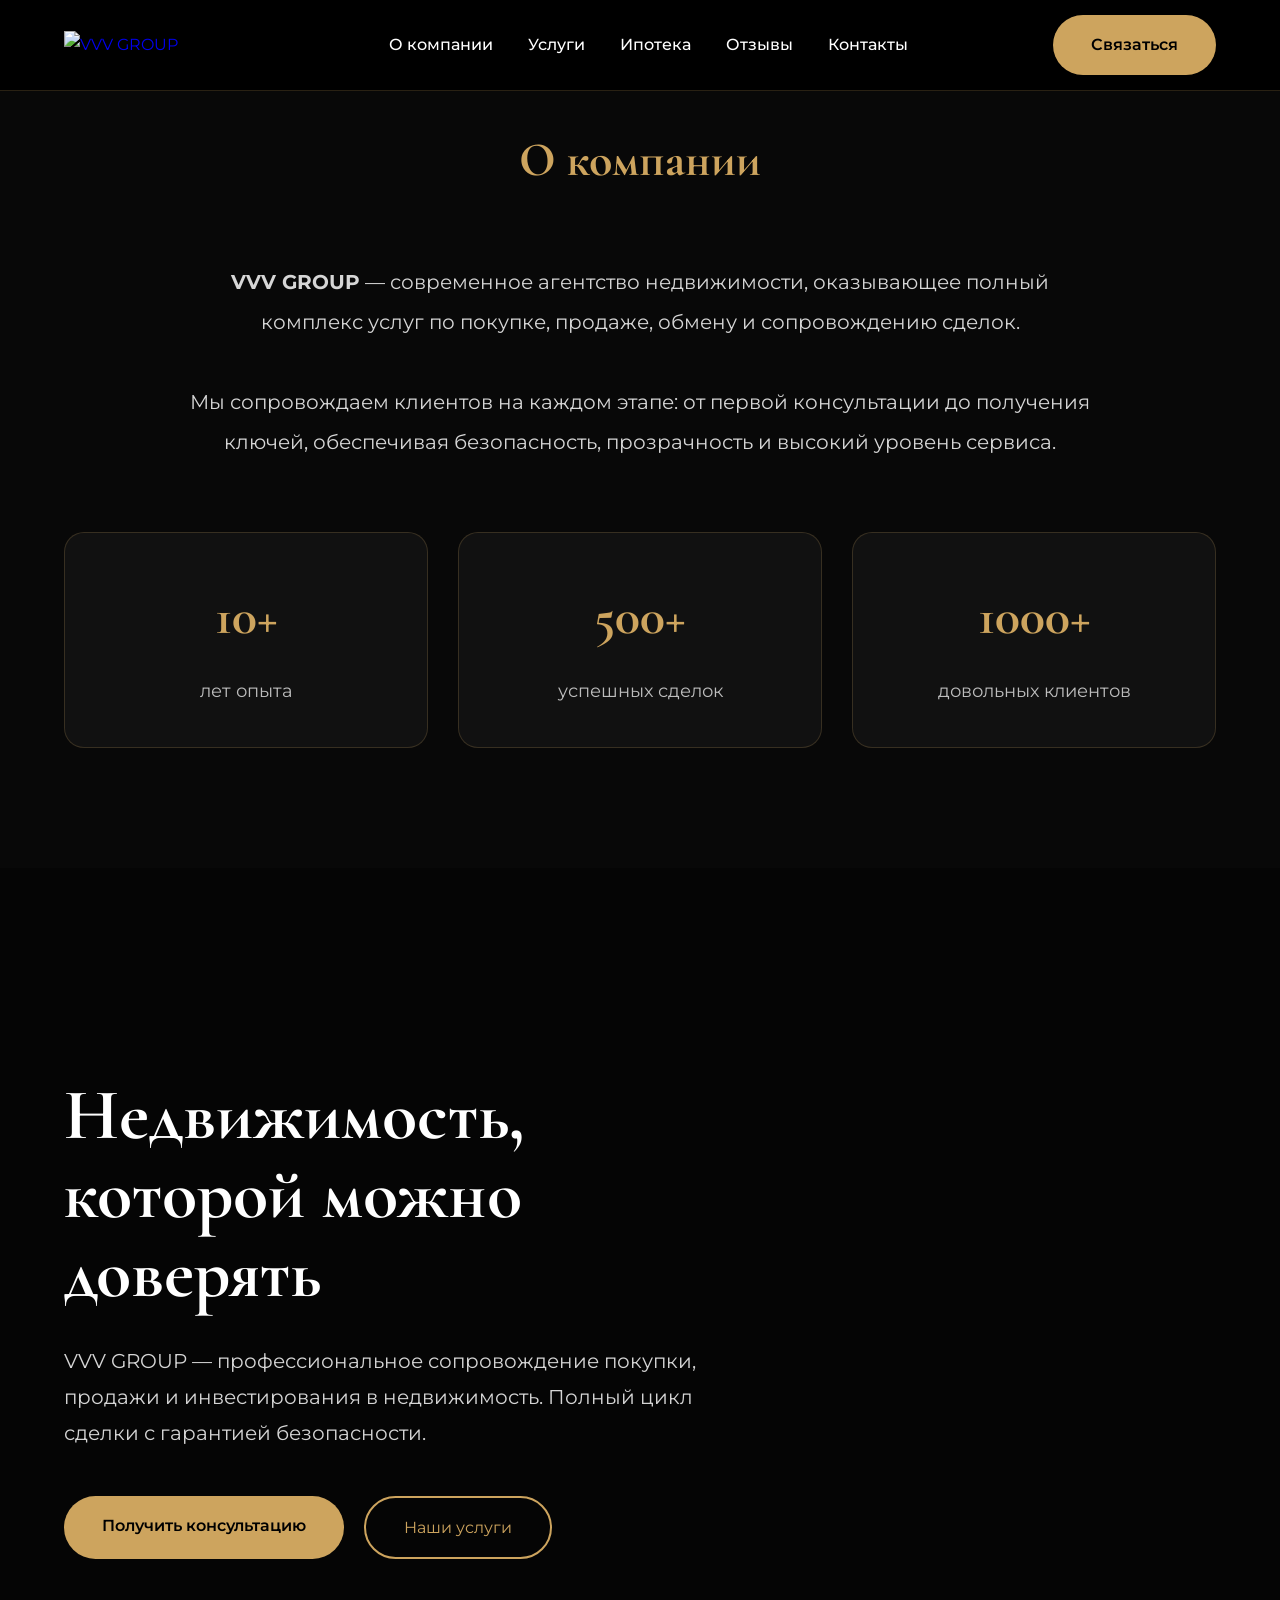
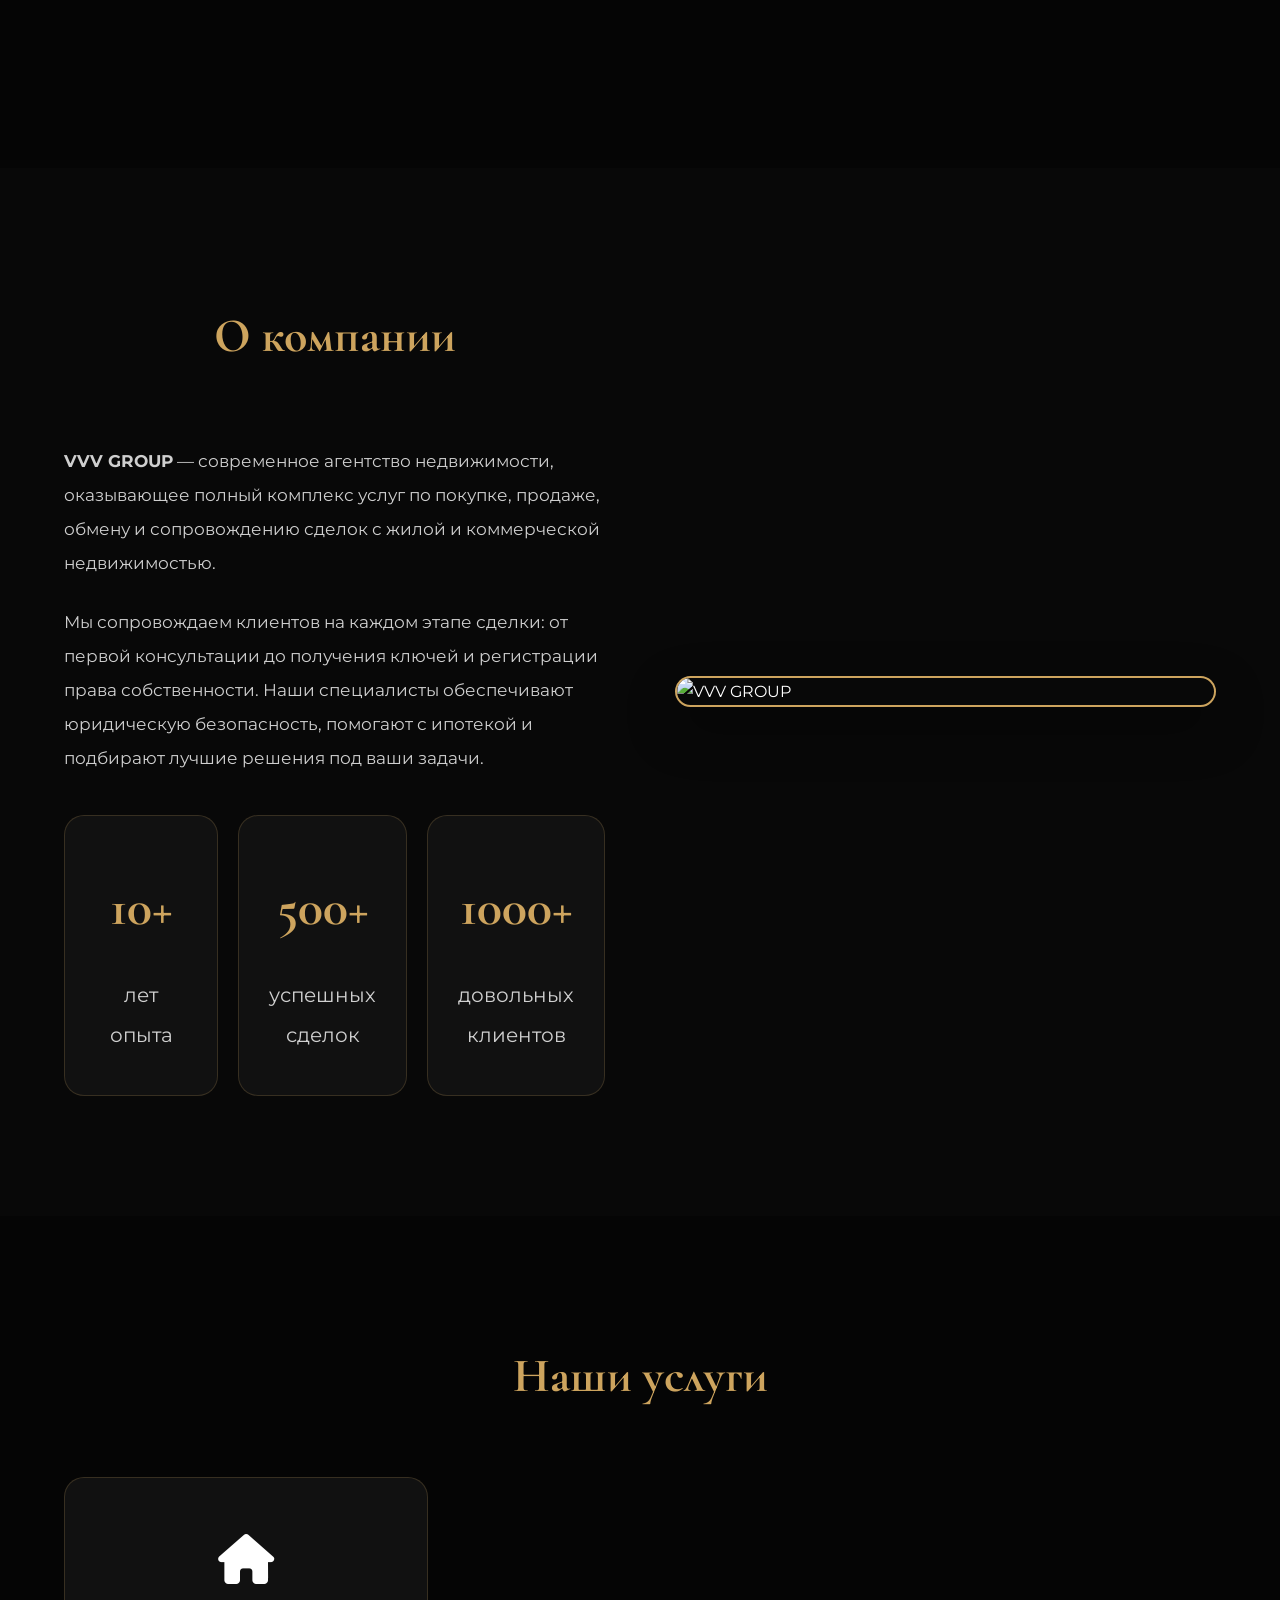
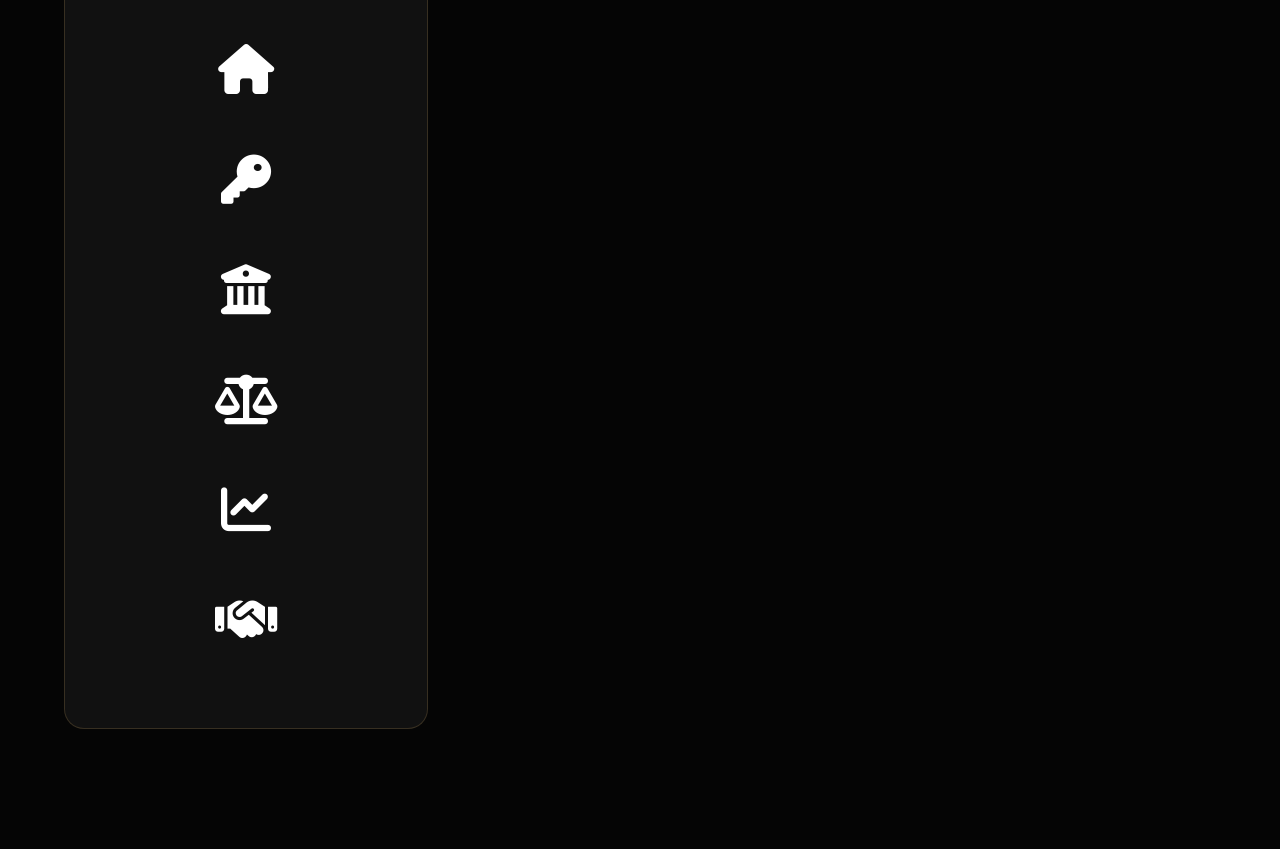
==== index.html @ ce80f28c "Update index.html" ====
<!DOCTYPE html>
<html lang="ru">

<head>

<link rel="stylesheet" href="https://cdnjs.cloudflare.com/ajax/libs/font-awesome/6.7.2/css/all.min.css">

<meta charset="UTF-8">

<meta name="viewport" content="width=device-width, initial-scale=1.0">

<title>VVV GROUP | Агентство недвижимости</title>

<meta name="description" content="VVV GROUP — профессиональное агентство недвижимости. Покупка, продажа, ипотека и юридическое сопровождение сделок.">

<link rel="preconnect" href="https://fonts.googleapis.com">

<link rel="preconnect" href="https://fonts.gstatic.com" crossorigin>

<link href="https://fonts.googleapis.com/css2?family=Cormorant+Garamond:wght@400;600;700&family=Montserrat:wght@300;400;500;600&display=swap" rel="stylesheet">

<link rel="stylesheet" href="css/style.css">

<link rel="stylesheet" href="css/adaptive.css">

</head>

<body>

<!-- ===========================
HEADER
=========================== -->

<header class="header">

    <div class="container">

<a href="#" class="logo">

    <img src="images/logo.png" alt="VVV GROUP">

</a>

        <nav class="nav" id="nav">

            <a href="#about">О компании</a>
            <a href="#services">Услуги</a>
            <a href="#mortgage">Ипотека</a>
            <a href="#reviews">Отзывы</a>
            <a href="#contacts">Контакты</a>

        </nav>

        <a href="#contacts" class="gold-btn header-btn">

            Связаться

        </a>

        <div class="burger" id="burger">

            <span></span>
            <span></span>
            <span></span>

        </div>

    </div>

</header>
    
    <!-- =====================================
HERO
    <!-- =====================================
ABOUT
===================================== -->

<section class="about" id="about">

    <div class="container">

        <h2>О компании</h2>

        <div class="about-content">

            <p class="about-text">

                <strong>VVV GROUP</strong> — современное агентство недвижимости,
                оказывающее полный комплекс услуг по покупке, продаже,
                обмену и сопровождению сделок.

                <br><br>

                Мы сопровождаем клиентов на каждом этапе:
                от первой консультации до получения ключей,
                обеспечивая безопасность, прозрачность и высокий уровень сервиса.

            </p>

        </div>

        <div class="stats">

            <div class="stat-card">

                <h3>10+</h3>

                <p>лет опыта</p>

            </div>

            <div class="stat-card">

                <h3>500+</h3>

                <p>успешных сделок</p>

            </div>

            <div class="stat-card">

                <h3>1000+</h3>

                <p>довольных клиентов</p>

            </div>

        </div>

    </div>

</section>

<section class="hero">

    <div class="container">

        <div class="hero-content">

            <h1>

                Недвижимость,<br>
                которой можно доверять

            </h1>

            <p>

                VVV GROUP — профессиональное сопровождение покупки,
                продажи и инвестирования в недвижимость.
                Полный цикл сделки с гарантией безопасности.

            </p>

            <div class="hero-buttons">

                <a href="#contacts" class="gold-btn">

                    Получить консультацию

                </a>

                <a href="#services" class="black-btn">

                    Наши услуги

                </a>

            </div>

        </div>

    </div>

</section>

    <!-- =====================================
ABOUT
===================================== -->

<section class="about" id="about">

    <div class="container about-wrapper">

        <div class="about-text">

            <h2>О компании</h2>

            <p>
                <strong>VVV GROUP</strong> — современное агентство недвижимости,
                оказывающее полный комплекс услуг по покупке, продаже,
                обмену и сопровождению сделок с жилой и коммерческой недвижимостью.
            </p>

            <p>
                Мы сопровождаем клиентов на каждом этапе сделки:
                от первой консультации до получения ключей и регистрации права собственности.
                Наши специалисты обеспечивают юридическую безопасность,
                помогают с ипотекой и подбирают лучшие решения под ваши задачи.
            </p>

            <div class="about-stats">

                <div class="stat-card">
                    <h3>10+</h3>
                    <span>лет опыта</span>
                </div>

                <div class="stat-card">
                    <h3>500+</h3>
                    <span>успешных сделок</span>
                </div>

                <div class="stat-card">
                    <h3>1000+</h3>
                    <span>довольных клиентов</span>
                </div>

            </div>

        </div>

        <div class="about-image">

            <img src="images/about.jpg" alt="VVV GROUP">

        </div>

    </div>

</section>

<script src="js/script.js"></script>

</body>

</html>

<!-- =====================================
SERVICES
===================================== -->

<section class="services" id="services">

    <div class="container">

        <h2>Наши услуги</h2>

        <div class="services-grid">

            <div class="service-card">

                <div class="service-icon">
    <i class="fa-solid fa-house"></i>
</div>

     <div class="service-icon">
    <i class="fa-solid fa-house"></i>
</div>

                <div class="service-icon">
    <i class="fa-solid fa-key"></i>
</div>

               <div class="service-icon">
    <i class="fa-solid fa-building-columns"></i>
</div>

                <div class="service-icon">
    <i class="fa-solid fa-scale-balanced"></i>
</div>
              
                <div class="service-icon">
    <i class="fa-solid fa-chart-line"></i>
</div>
                
               <div class="service-icon">
    <i class="fa-solid fa-handshake"></i>
</div>
             
            </p>

            </div>

        </div>

    </div>

</section>
---- css/style.css ----
/* =====================================
   VVV GROUP
   Основные стили
===================================== */

:root{

    --gold:#CDA45E;
    --black:#050505;
    --dark:#111111;
    --white:#ffffff;
    --gray:#bfbfbf;

}

*{

    margin:0;
    padding:0;
    box-sizing:border-box;

}

html{

    scroll-behavior:smooth;

}

body{

    font-family:'Montserrat',sans-serif;
    background:var(--black);
    color:var(--white);
    line-height:1.7;
    overflow-x:hidden;

}

.container{

    width:90%;
    max-width:1200px;
    margin:0 auto;

}

section{

    padding:100px 0;

}

h1,h2,h3{

    font-family:'Cormorant Garamond',serif;
    font-weight:700;

}

h2{

    font-size:48px;
    text-align:center;
    color:var(--gold);
    margin-bottom:60px;

}

p{

    color:var(--gray);

}

a{

    text-decoration:none;

}

img{

    max-width:100%;
    display:block;

}

/* ===========================
   Кнопки
=========================== */

.gold-btn{

    display:inline-block;
    padding:16px 38px;
    background:var(--gold);
    color:#000;
    font-weight:600;
    border-radius:40px;
    transition:.3s;

}

.gold-btn:hover{

    transform:translateY(-3px);

}

.black-btn{

    display:inline-block;
    padding:16px 38px;
    border:2px solid var(--gold);
    color:var(--gold);
    border-radius:40px;
    transition:.3s;

}

.black-btn:hover{

    background:var(--gold);
    color:#000;

}

/*=====================================
HEADER
=====================================*/

.header{

    position:fixed;

    top:0;

    left:0;

    width:100%;

    background:rgba(0,0,0,.95);

    backdrop-filter:blur(15px);

    border-bottom:1px solid rgba(205,164,94,.2);

    z-index:999;

}

.header .container{

    display:flex;

    justify-content:space-between;

    align-items:center;

    height:90px;

}

/*==========================
LOGO
==========================*/

.logo{

    display:flex;

    align-items:center;

}

.logo img{

    width:180px;

    height:auto;

    transition:.3s;

}

.logo img:hover{

    transform:scale(1.05);

}

.nav{

    display:flex;

    gap:35px;

}

.nav a{

    color:#fff;

    transition:.3s;

    font-weight:500;

}

.nav a:hover{

    color:var(--gold);

}

.burger{

    display:none;

    flex-direction:column;

    gap:6px;

    cursor:pointer;

}

.burger span{

    width:28px;

    height:3px;

    background:#fff;

    border-radius:5px;

}

/*=====================================
HERO
=====================================*/

.hero{

    min-height:100vh;

    display:flex;

    align-items:center;

    background:
    linear-gradient(rgba(5,5,5,.75),rgba(5,5,5,.75)),
    url("../images/hero.jpg") center/cover no-repeat;

}

.hero-content{

    max-width:700px;

}

.hero h1{

    font-size:72px;

    line-height:1.1;

    color:#fff;

    margin-bottom:30px;

}

.hero p{

    font-size:20px;

    line-height:1.8;

    margin-bottom:45px;

    color:#d5d5d5;

}

.hero-buttons{

    display:flex;

    gap:20px;

    flex-wrap:wrap;

}

/*=====================================
ABOUT
=====================================*/

.about{

    background:#0b0b0b;

}

.about-wrapper{

    display:flex;

    align-items:center;

    justify-content:space-between;

    gap:70px;

}

.about-text{

    flex:1;

}

.about-text p{

    margin-bottom:25px;

    font-size:17px;

    color:#cfcfcf;

}

.about-image{

    flex:1;

}

.about-image img{

    width:100%;

    border-radius:20px;

    border:2px solid var(--gold);

    box-shadow:0 20px 50px rgba(0,0,0,.4);

}

.about-stats{

    display:flex;

    gap:20px;

    margin-top:40px;

}

.stat-card{

    flex:1;

    background:#161616;

    padding:25px;

    border-radius:15px;

    text-align:center;

    border:1px solid rgba(205,164,94,.2);

}

.stat-card h3{

    font-size:38px;

    color:var(--gold);

    margin-bottom:10px;

}

.stat-card span{

    color:#d0d0d0;

}

/*=====================================
ABOUT
=====================================*/

.about{

    padding:120px 0;

    background:#080808;

}

.about-content{

    max-width:900px;

    margin:0 auto;

    text-align:center;

}

.about-text{

    font-size:20px;

    line-height:2;

    color:#d6d6d6;

}

.stats{

    margin-top:70px;

    display:grid;

    grid-template-columns:repeat(3,1fr);

    gap:30px;

}

.stat-card{

    background:#111;

    border:1px solid rgba(205,164,94,.2);

    border-radius:20px;

    padding:40px 30px;

    transition:.35s;

}

.stat-card:hover{

    transform:translateY(-8px);

    border-color:var(--gold);

    box-shadow:0 15px 40px rgba(205,164,94,.15);

}

.stat-card h3{

    font-size:52px;

    color:var(--gold);

    margin-bottom:15px;

}

.stat-card p{

    color:#bdbdbd;

    font-size:18px;

}

/*=====================================
SERVICES
=====================================*/

.services{

    background:#050505;

    padding:120px 0;

}

.services-grid{

    display:grid;

    grid-template-columns:repeat(3,1fr);

    gap:30px;

    margin-top:60px;

}

.service-card{

    background:#111;

    border:1px solid rgba(205,164,94,.2);

    border-radius:20px;

    padding:40px 30px;

    transition:.35s;

    text-align:center;

}

.service-card:hover{

    transform:translateY(-10px);

    border-color:var(--gold);

    box-shadow:0 20px 45px rgba(205,164,94,.15);

}

.service-icon{

    font-size:50px;

    margin-bottom:25px;

}

.service-card h3{

    color:var(--gold);

    margin-bottom:20px;

    font-size:24px;

}

.service-card p{

    color:#c9c9c9;

    line-height:1.8;

}
---- css/adaptive.css ----
/* =====================================
   Адаптивность
===================================== */

/* Планшеты */

@media (max-width: 992px) {

    section {
        padding: 80px 0;
    }

    h2 {
        font-size: 40px;
    }

    .container {
        width: 92%;
    }

}

/* Смартфоны */

@media (max-width: 768px) {

    section {
        padding: 70px 0;
    }

    h2 {
        font-size: 34px;
        margin-bottom: 40px;
    }

    .gold-btn,
    .black-btn {

        width: 100%;
        text-align: center;
        margin-bottom: 15px;

    }

}

/* Маленькие смартфоны */

@media (max-width: 480px) {

    body {

        font-size: 15px;

    }

    h2 {

        font-size: 28px;

    }

    .container {

        width: 94%;

    }

}

/*=====================================
HERO
=====================================*/

@media(max-width:768px){

.hero{

    text-align:center;

    min-height:90vh;

}

.hero h1{

    font-size:46px;

}

.hero p{

    font-size:18px;

}

.hero-buttons{

    flex-direction:column;

}

}

/*=====================================
ABOUT
=====================================*/

@media(max-width:992px){

.about-wrapper{

    flex-direction:column;

}

.about-stats{

    flex-direction:column;

}

/*=====================================
ABOUT
=====================================*/

@media(max-width:768px){

    .stats{

        grid-template-columns:1fr;

    }

    .about-text{

        font-size:18px;

    }

}

/*=====================================
SERVICES
=====================================*/

@media(max-width:992px){

    .services-grid{

        grid-template-columns:repeat(2,1fr);

    }

}

@media(max-width:768px){

    .services-grid{

        grid-template-columns:1fr;

    }

}
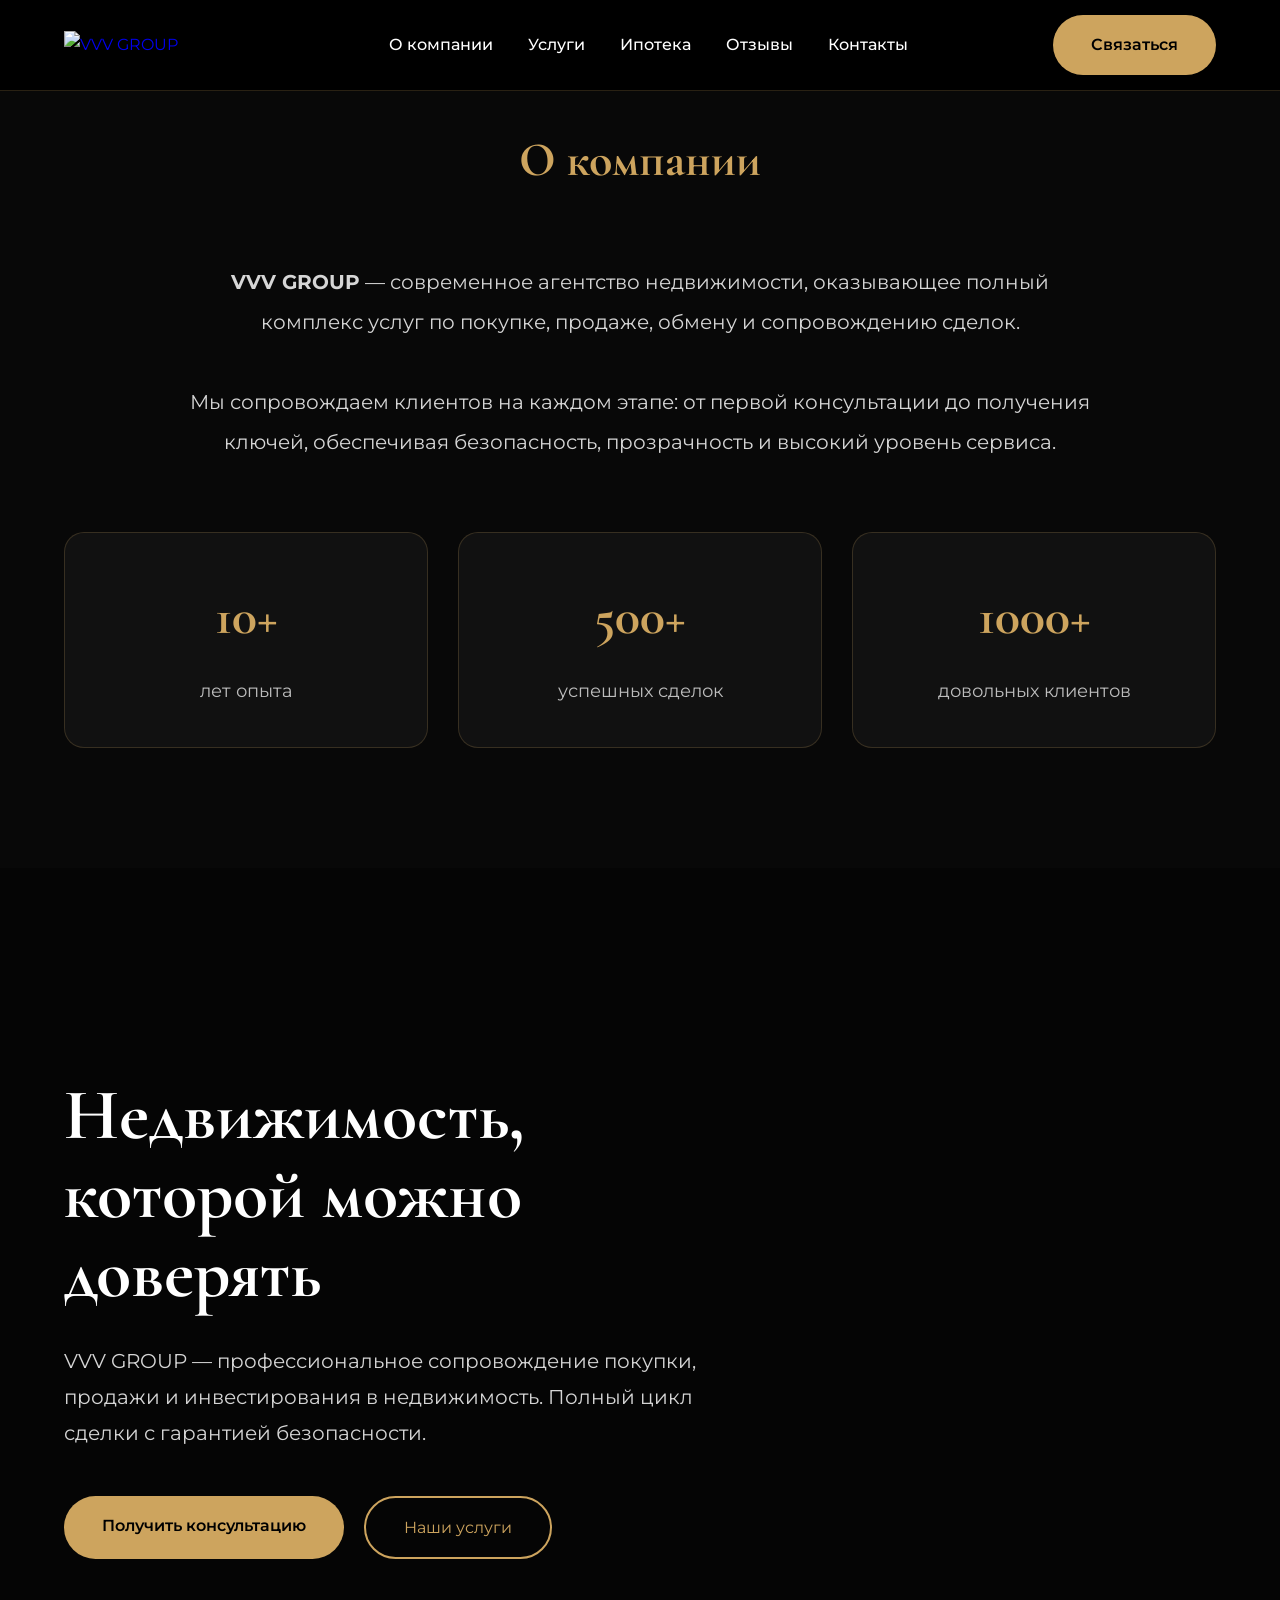
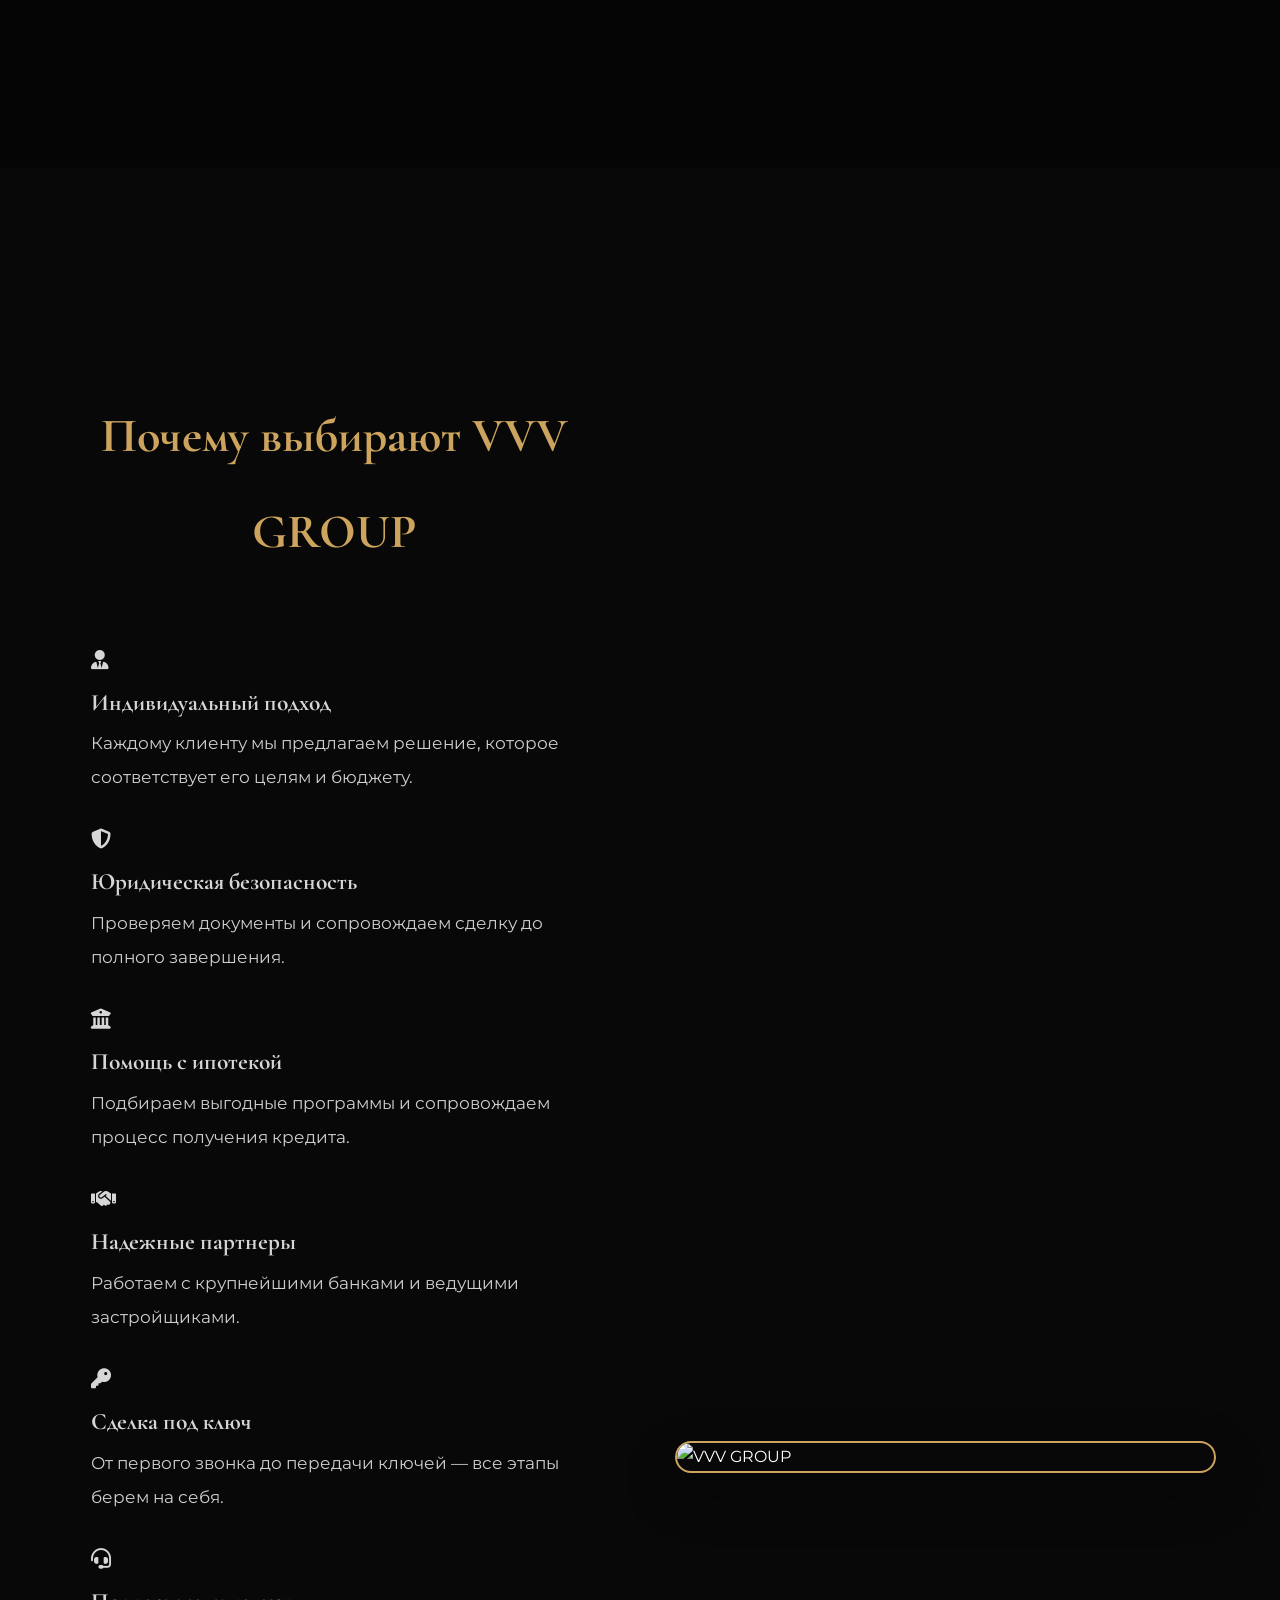
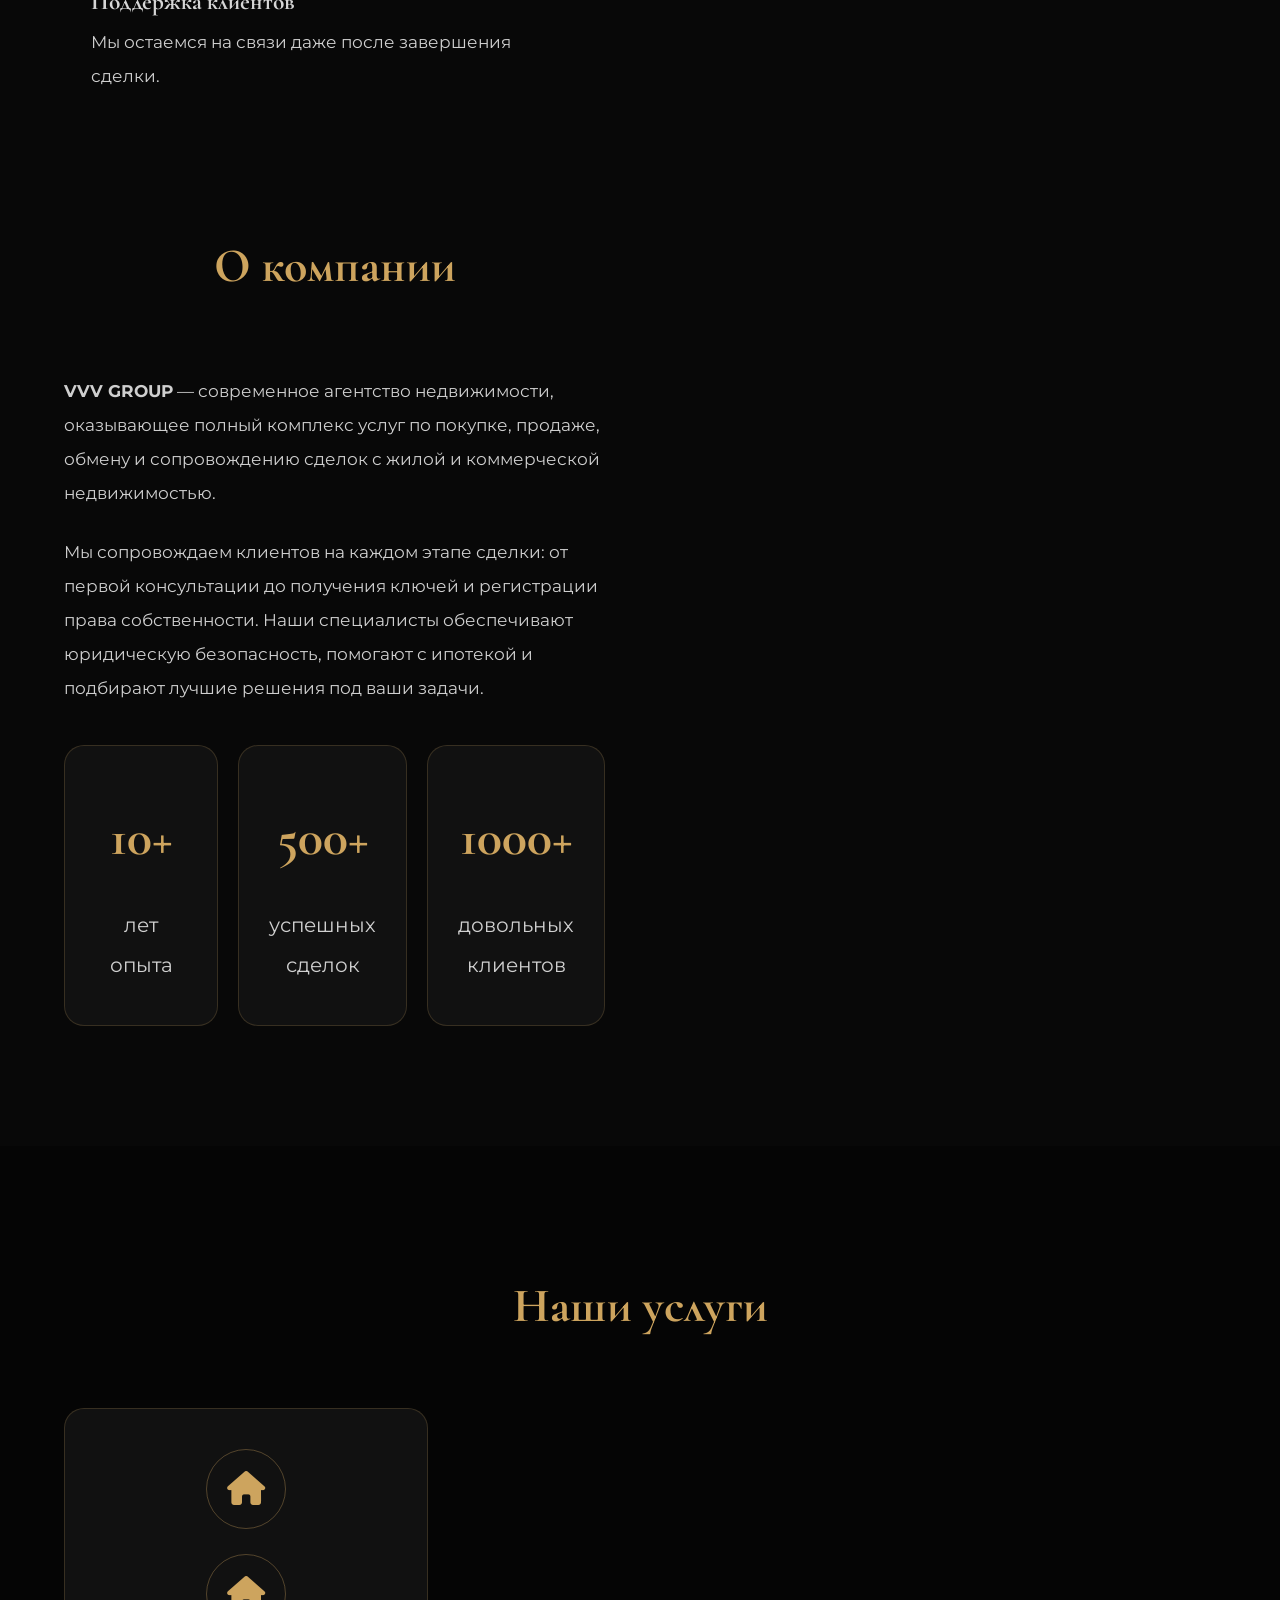
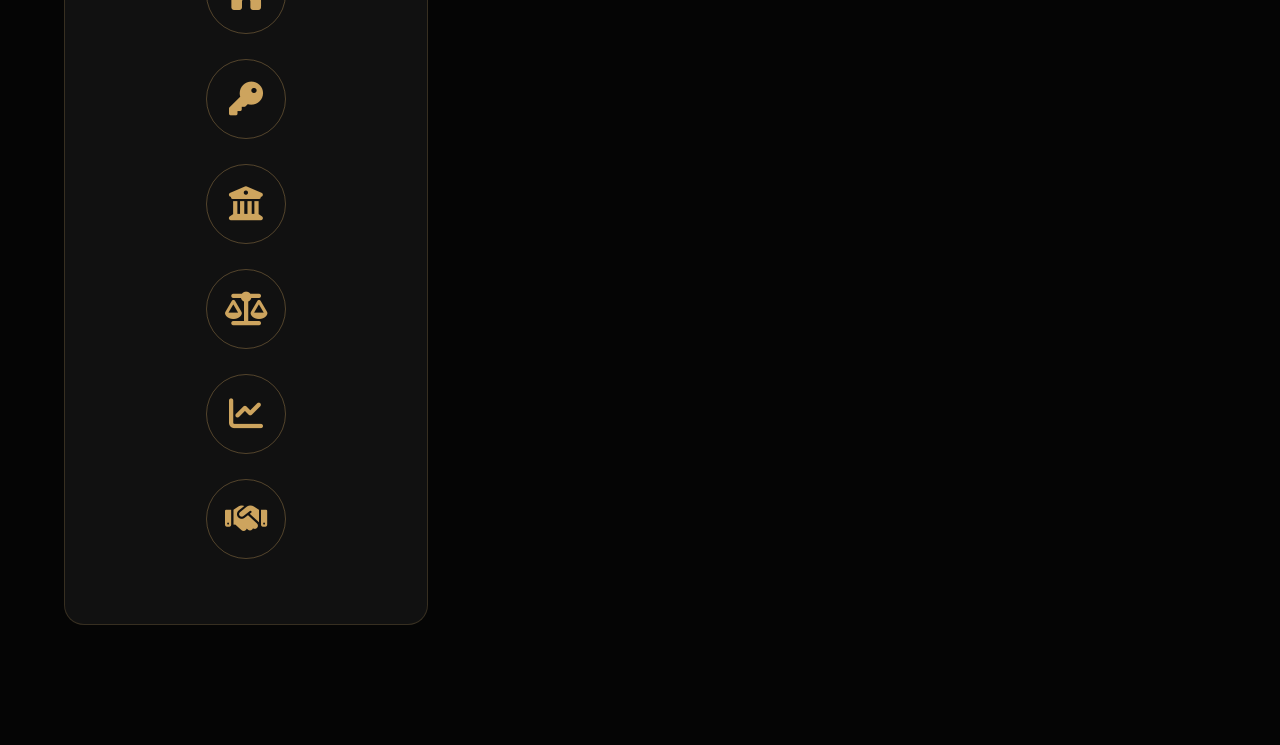
==== commit 4eb802b2: "Update index.html" ====
--- a/index.html
+++ b/index.html
@@ -184,6 +184,60 @@
 
         <div class="about-text">
 
+            <!-- =====================================
+ADVANTAGES
+===================================== -->
+
+<section class="advantages">
+
+    <div class="container">
+
+        <h2>Почему выбирают VVV GROUP</h2>
+
+        <div class="advantages-grid">
+
+            <div class="advantage-card">
+                <i class="fa-solid fa-user-tie"></i>
+                <h3>Индивидуальный подход</h3>
+                <p>Каждому клиенту мы предлагаем решение, которое соответствует его целям и бюджету.</p>
+            </div>
+
+            <div class="advantage-card">
+                <i class="fa-solid fa-shield-halved"></i>
+                <h3>Юридическая безопасность</h3>
+                <p>Проверяем документы и сопровождаем сделку до полного завершения.</p>
+            </div>
+
+            <div class="advantage-card">
+                <i class="fa-solid fa-building-columns"></i>
+                <h3>Помощь с ипотекой</h3>
+                <p>Подбираем выгодные программы и сопровождаем процесс получения кредита.</p>
+            </div>
+
+            <div class="advantage-card">
+                <i class="fa-solid fa-handshake"></i>
+                <h3>Надежные партнеры</h3>
+                <p>Работаем с крупнейшими банками и ведущими застройщиками.</p>
+            </div>
+
+            <div class="advantage-card">
+                <i class="fa-solid fa-key"></i>
+                <h3>Сделка под ключ</h3>
+                <p>От первого звонка до передачи ключей — все этапы берем на себя.</p>
+            </div>
+
+            <div class="advantage-card">
+                <i class="fa-solid fa-headset"></i>
+                <h3>Поддержка клиентов</h3>
+                <p>Мы остаемся на связи даже после завершения сделки.</p>
+            </div>
+
+        </div>
+
+    </div>
+
+</section>
+
             <h2>О компании</h2>
 
             <p>
--- a/css/style.css
+++ b/css/style.css
@@ -532,9 +532,37 @@
 
 .service-icon{
 
-    font-size:50px;
-
-    margin-bottom:25px;
+    width:80px;
+
+    height:80px;
+
+    margin:0 auto 25px;
+
+    display:flex;
+
+    justify-content:center;
+
+    align-items:center;
+
+    border:1px solid rgba(205,164,94,.35);
+
+    border-radius:50%;
+
+    color:var(--gold);
+
+    font-size:34px;
+
+    transition:.35s;
+
+}
+
+.service-card:hover .service-icon{
+
+    background:var(--gold);
+
+    color:#000;
+
+    transform:rotate(360deg);
 
 }
 
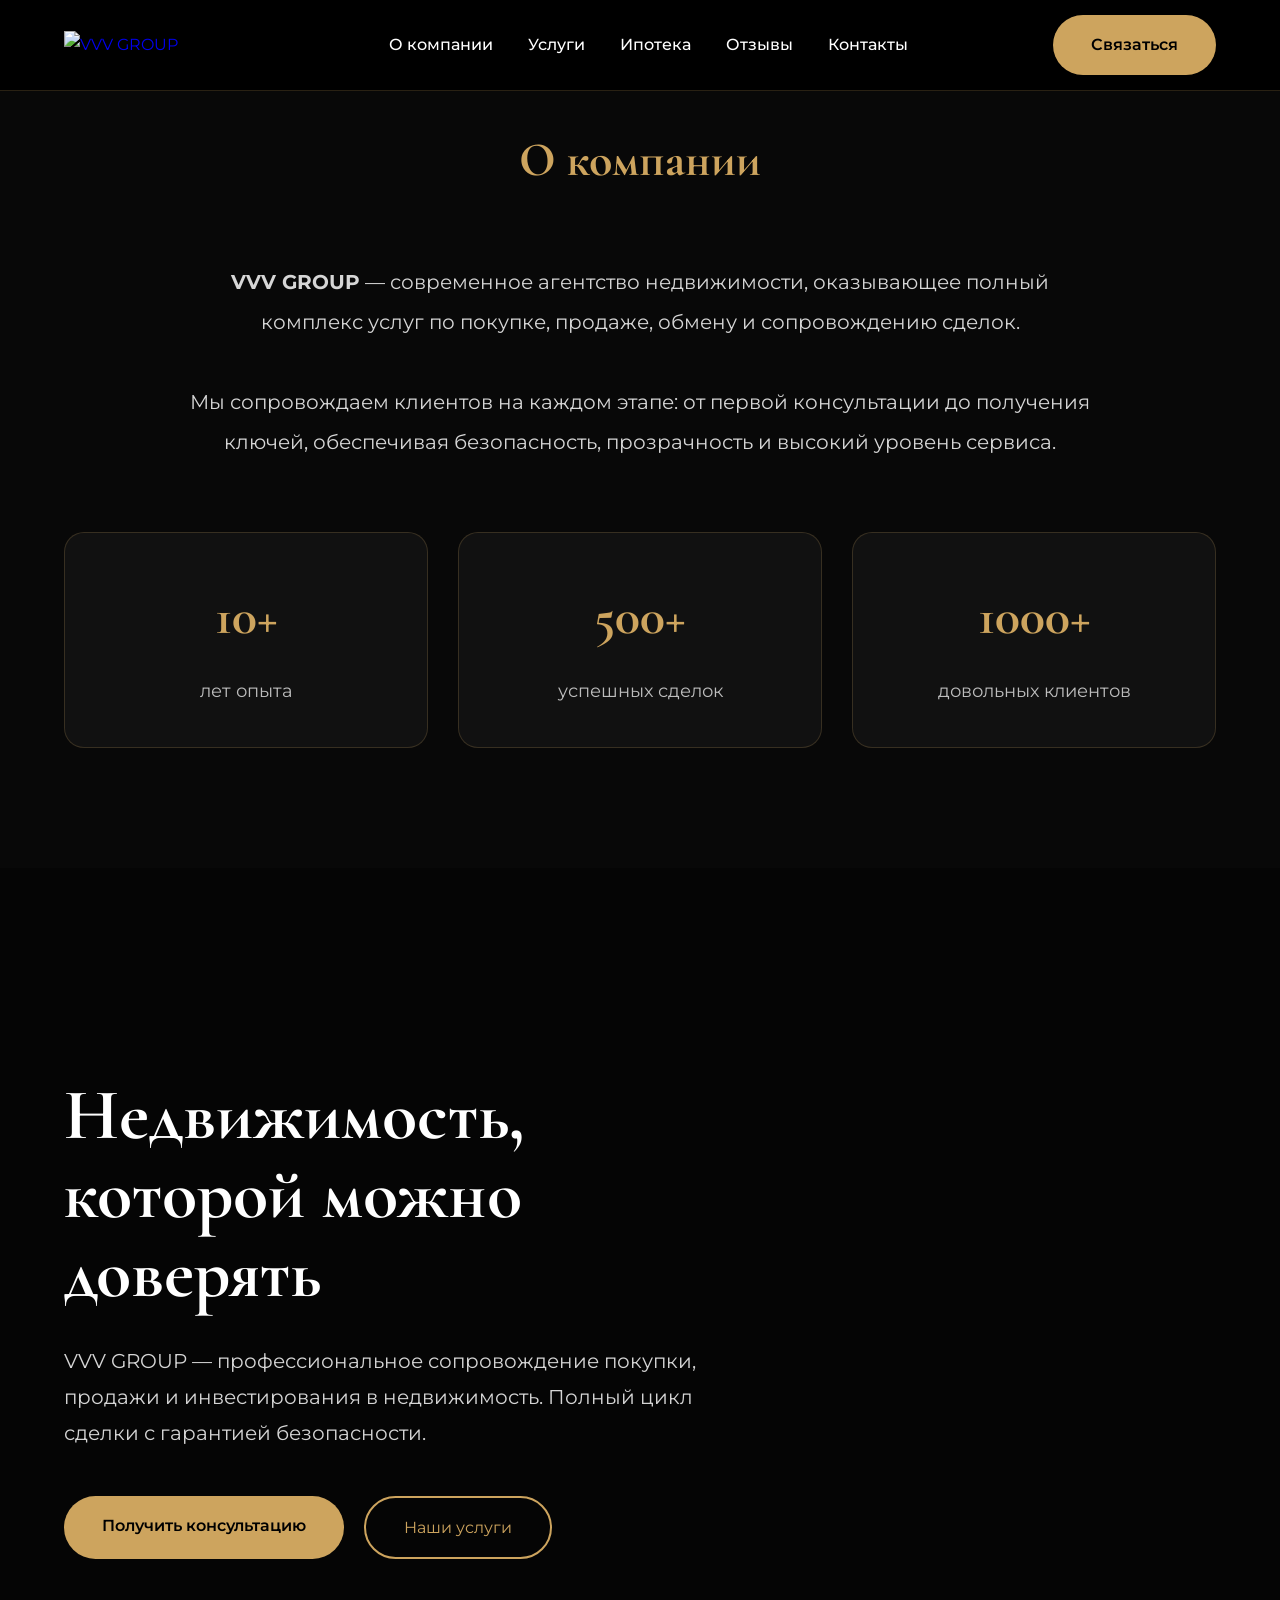
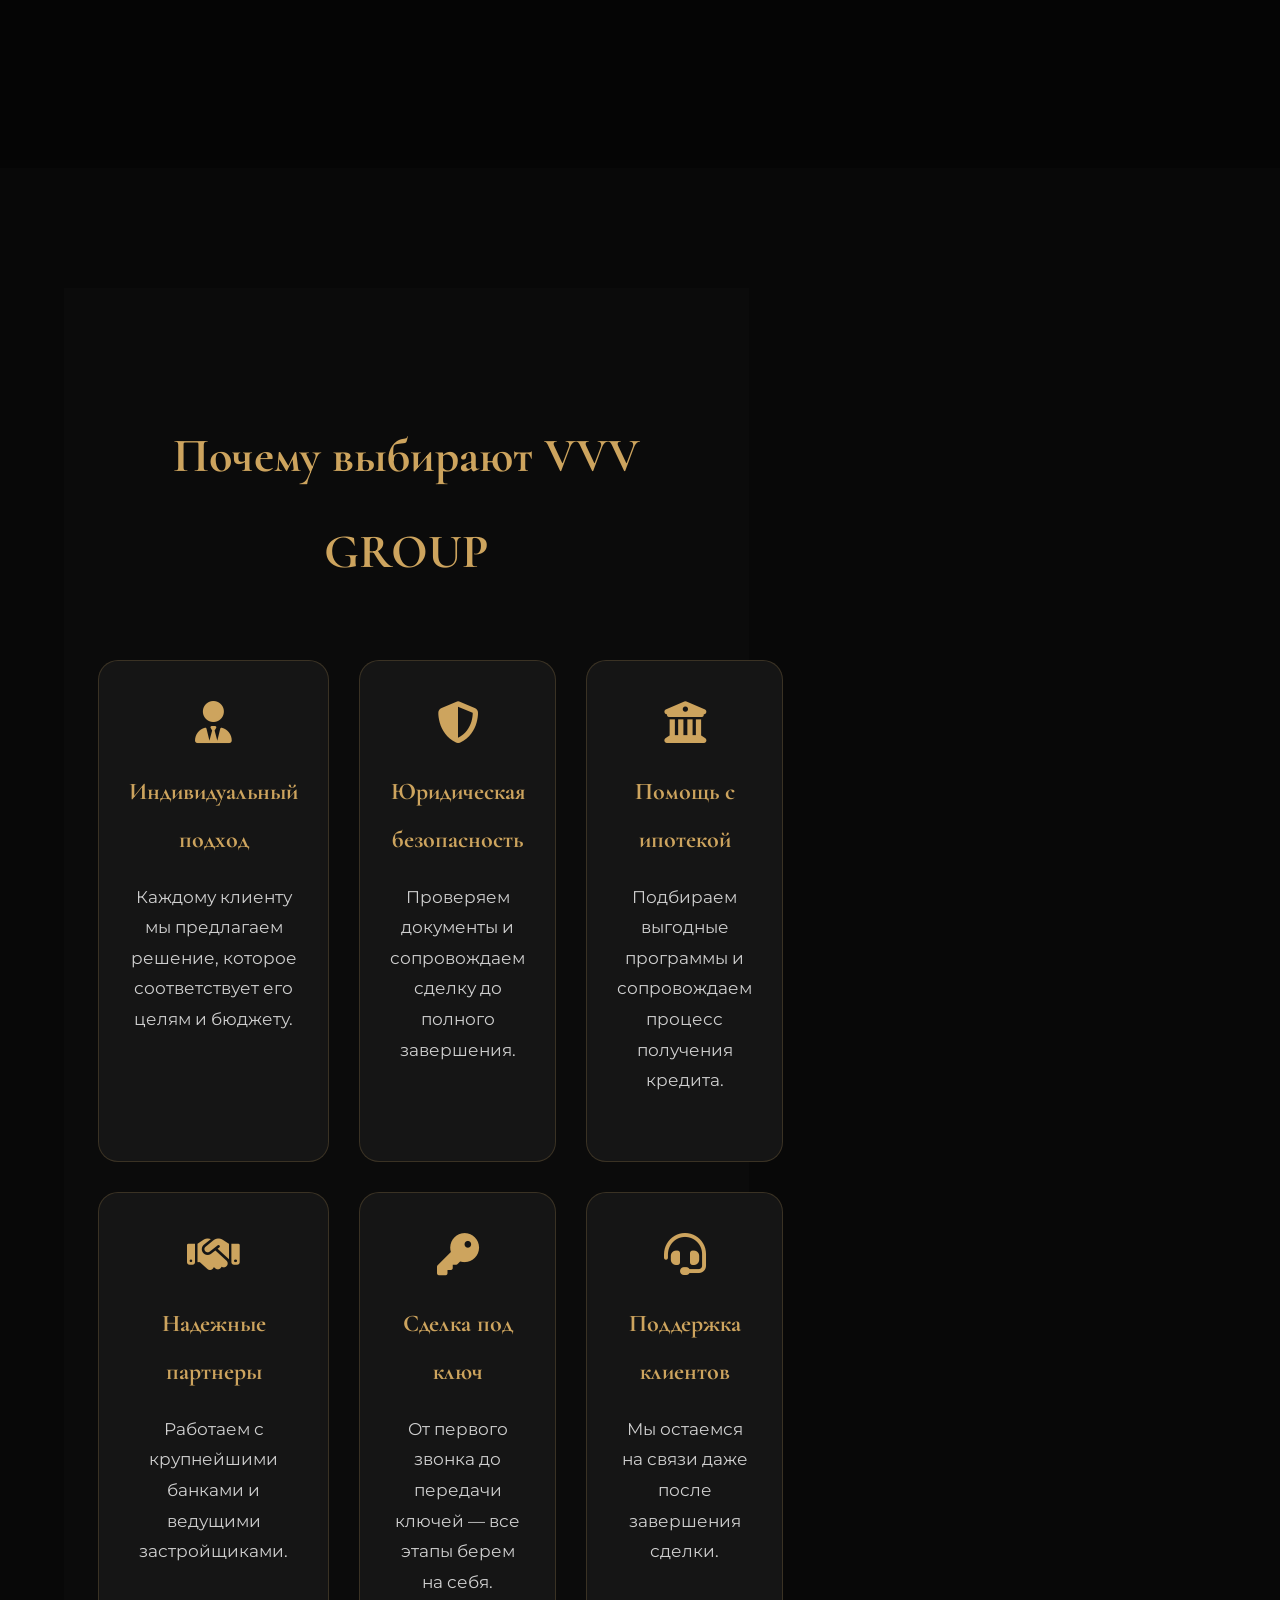
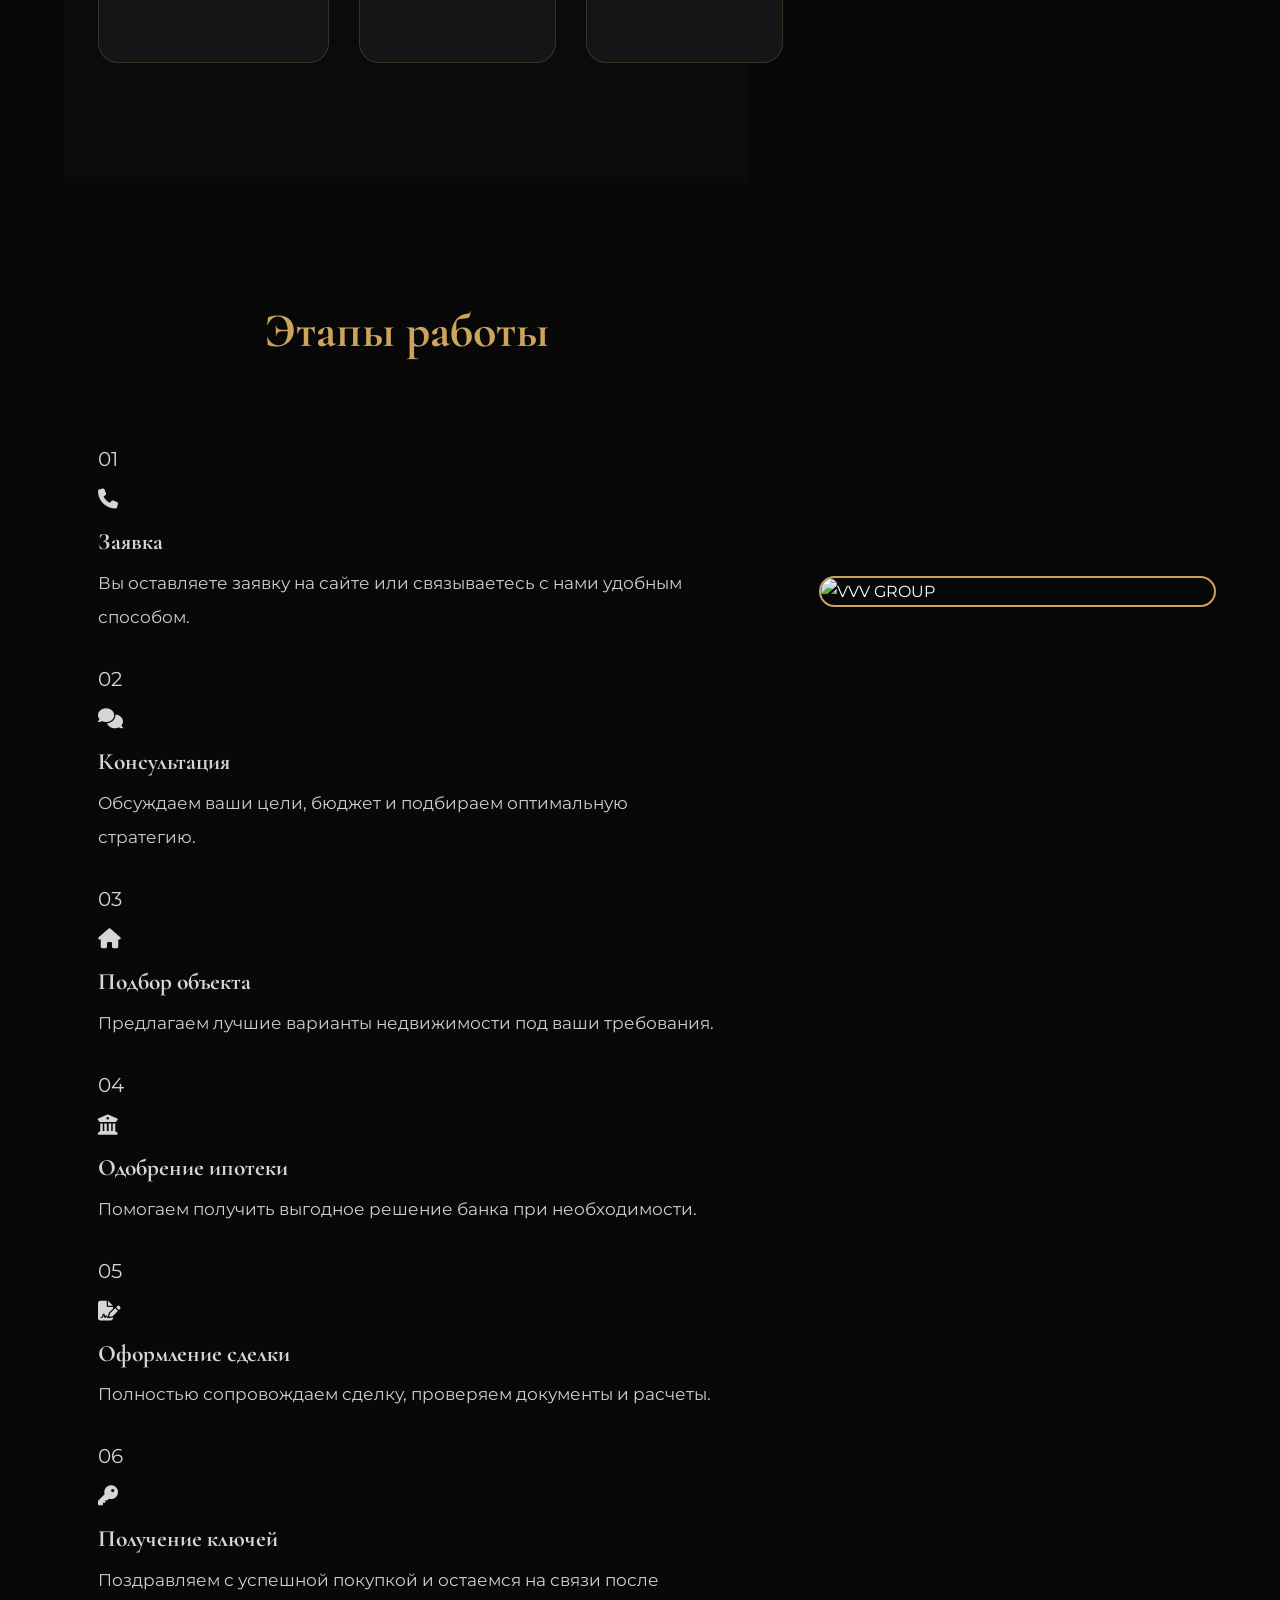
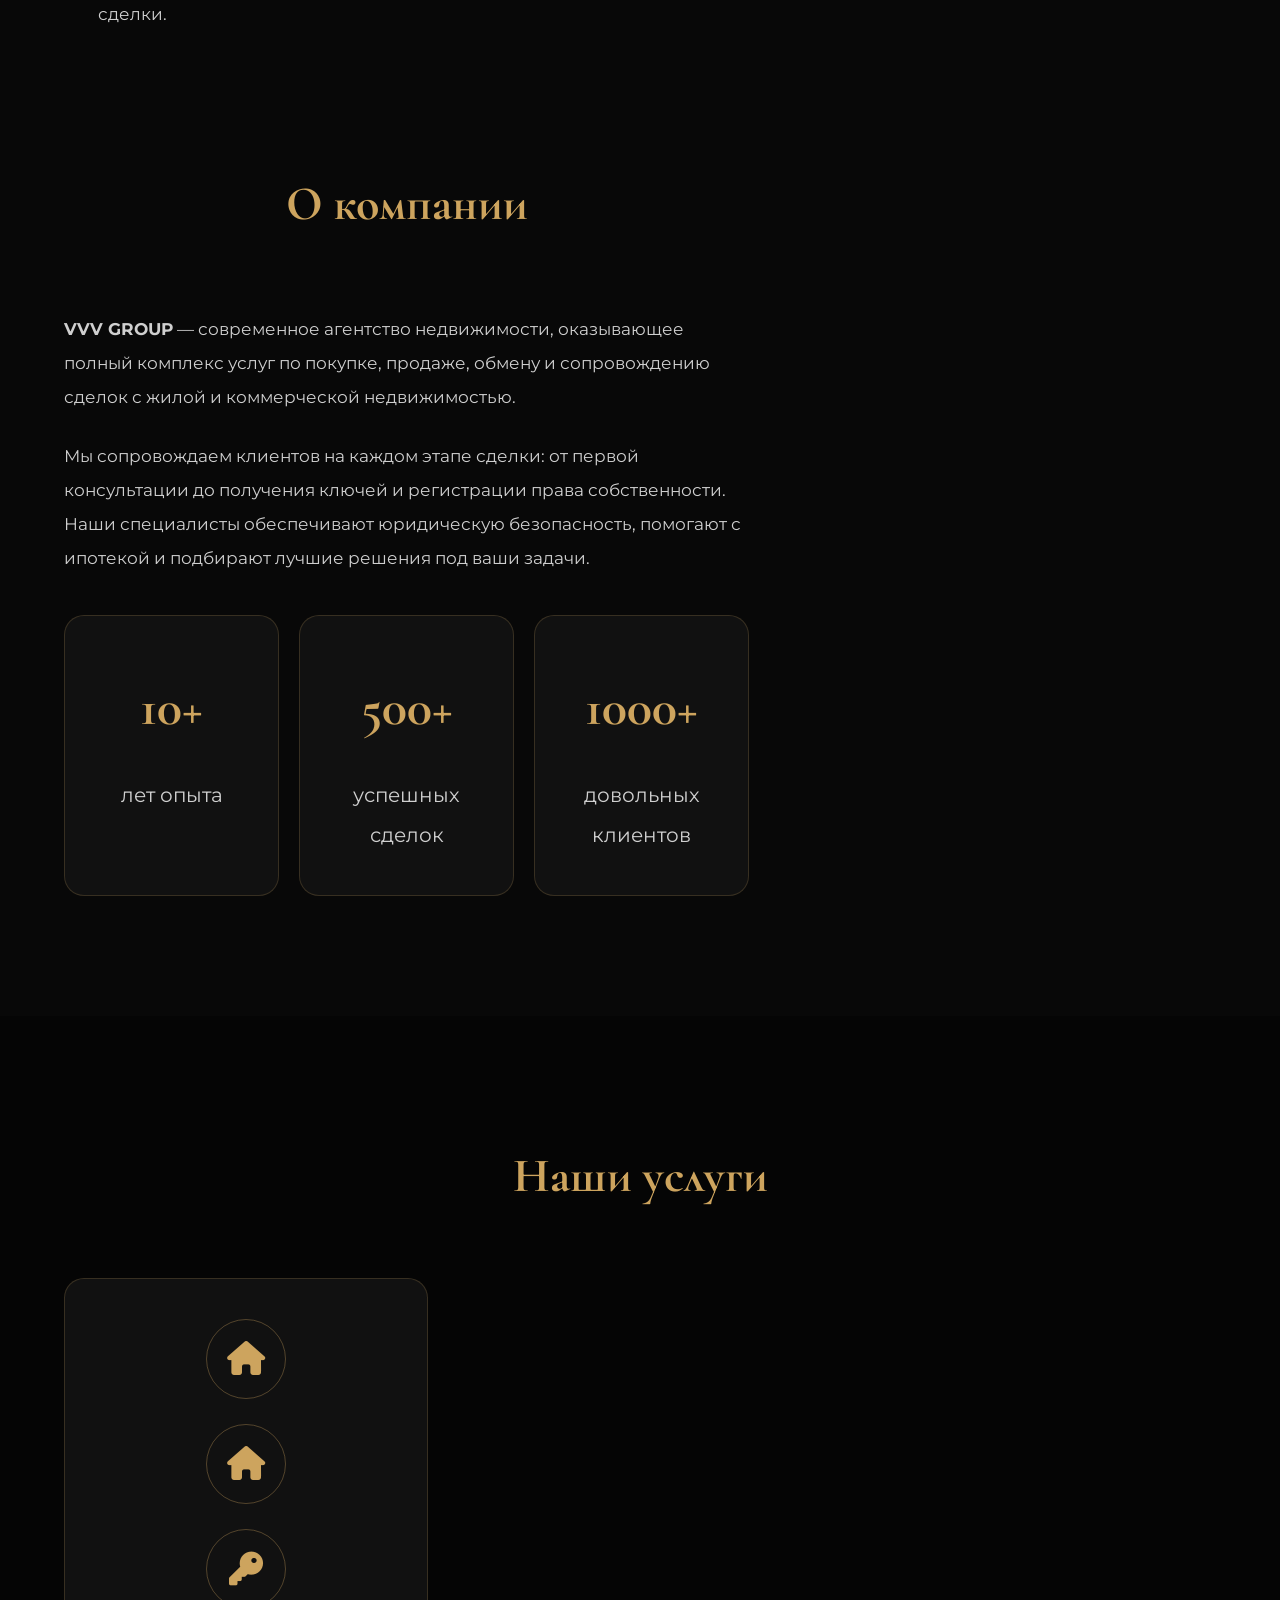
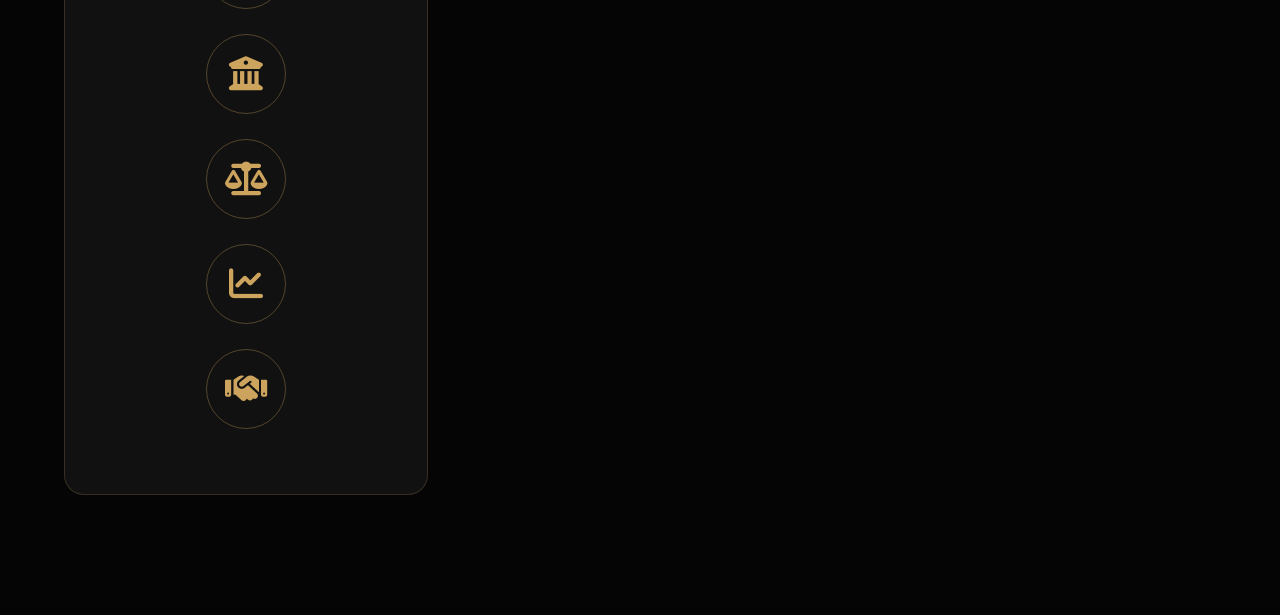
==== commit 50920e16: "Update index.html" ====
--- a/index.html
+++ b/index.html
@@ -238,6 +238,114 @@
 
 </section>
 
+            <!-- =====================================
+WORK STEPS
+===================================== -->
+
+<section class="steps" id="steps">
+
+    <div class="container">
+
+        <h2>Этапы работы</h2>
+
+        <div class="steps-grid">
+
+            <div class="step-card">
+
+                <div class="step-number">01</div>
+
+                <i class="fa-solid fa-phone"></i>
+
+                <h3>Заявка</h3>
+
+                <p>
+                    Вы оставляете заявку на сайте
+                    или связываетесь с нами удобным способом.
+                </p>
+
+            </div>
+
+            <div class="step-card">
+
+                <div class="step-number">02</div>
+
+                <i class="fa-solid fa-comments"></i>
+
+                <h3>Консультация</h3>
+
+                <p>
+                    Обсуждаем ваши цели, бюджет
+                    и подбираем оптимальную стратегию.
+                </p>
+
+            </div>
+
+            <div class="step-card">
+
+                <div class="step-number">03</div>
+
+                <i class="fa-solid fa-house"></i>
+
+                <h3>Подбор объекта</h3>
+
+                <p>
+                    Предлагаем лучшие варианты
+                    недвижимости под ваши требования.
+                </p>
+
+            </div>
+
+            <div class="step-card">
+
+                <div class="step-number">04</div>
+
+                <i class="fa-solid fa-building-columns"></i>
+
+                <h3>Одобрение ипотеки</h3>
+
+                <p>
+                    Помогаем получить выгодное
+                    решение банка при необходимости.
+                </p>
+
+            </div>
+
+            <div class="step-card">
+
+                <div class="step-number">05</div>
+
+                <i class="fa-solid fa-file-signature"></i>
+
+                <h3>Оформление сделки</h3>
+
+                <p>
+                    Полностью сопровождаем сделку,
+                    проверяем документы и расчеты.
+                </p>
+
+            </div>
+
+            <div class="step-card">
+
+                <div class="step-number">06</div>
+
+                <i class="fa-solid fa-key"></i>
+
+                <h3>Получение ключей</h3>
+
+                <p>
+                    Поздравляем с успешной покупкой
+                    и остаемся на связи после сделки.
+                </p>
+
+            </div>
+
+        </div>
+
+    </div>
+
+</section>
+
             <h2>О компании</h2>
 
             <p>
--- a/css/style.css
+++ b/css/style.css
@@ -583,3 +583,81 @@
     line-height:1.8;
 
 }
+
+/*=====================================
+ADVANTAGES
+=====================================*/
+
+.advantages{
+
+    background:#0b0b0b;
+
+    padding:120px 0;
+
+}
+
+.advantages-grid{
+
+    display:grid;
+
+    grid-template-columns:repeat(3,1fr);
+
+    gap:30px;
+
+    margin-top:60px;
+
+}
+
+.advantage-card{
+
+    background:#151515;
+
+    border:1px solid rgba(205,164,94,.2);
+
+    border-radius:20px;
+
+    padding:40px 30px;
+
+    text-align:center;
+
+    transition:.35s;
+
+}
+
+.advantage-card:hover{
+
+    transform:translateY(-10px);
+
+    border-color:var(--gold);
+
+    box-shadow:0 20px 40px rgba(205,164,94,.15);
+
+}
+
+.advantage-card i{
+
+    font-size:42px;
+
+    color:var(--gold);
+
+    margin-bottom:25px;
+
+}
+
+.advantage-card h3{
+
+    color:var(--gold);
+
+    margin-bottom:18px;
+
+    font-size:24px;
+
+}
+
+.advantage-card p{
+
+    color:#cfcfcf;
+
+    line-height:1.8;
+
+}
--- a/css/adaptive.css
+++ b/css/adaptive.css
@@ -163,3 +163,27 @@
     }
 
 }
+
+/*=====================================
+ADVANTAGES
+=====================================*/
+
+@media(max-width:992px){
+
+    .advantages-grid{
+
+        grid-template-columns:repeat(2,1fr);
+
+    }
+
+}
+
+@media(max-width:768px){
+
+    .advantages-grid{
+
+        grid-template-columns:1fr;
+
+    }
+
+}
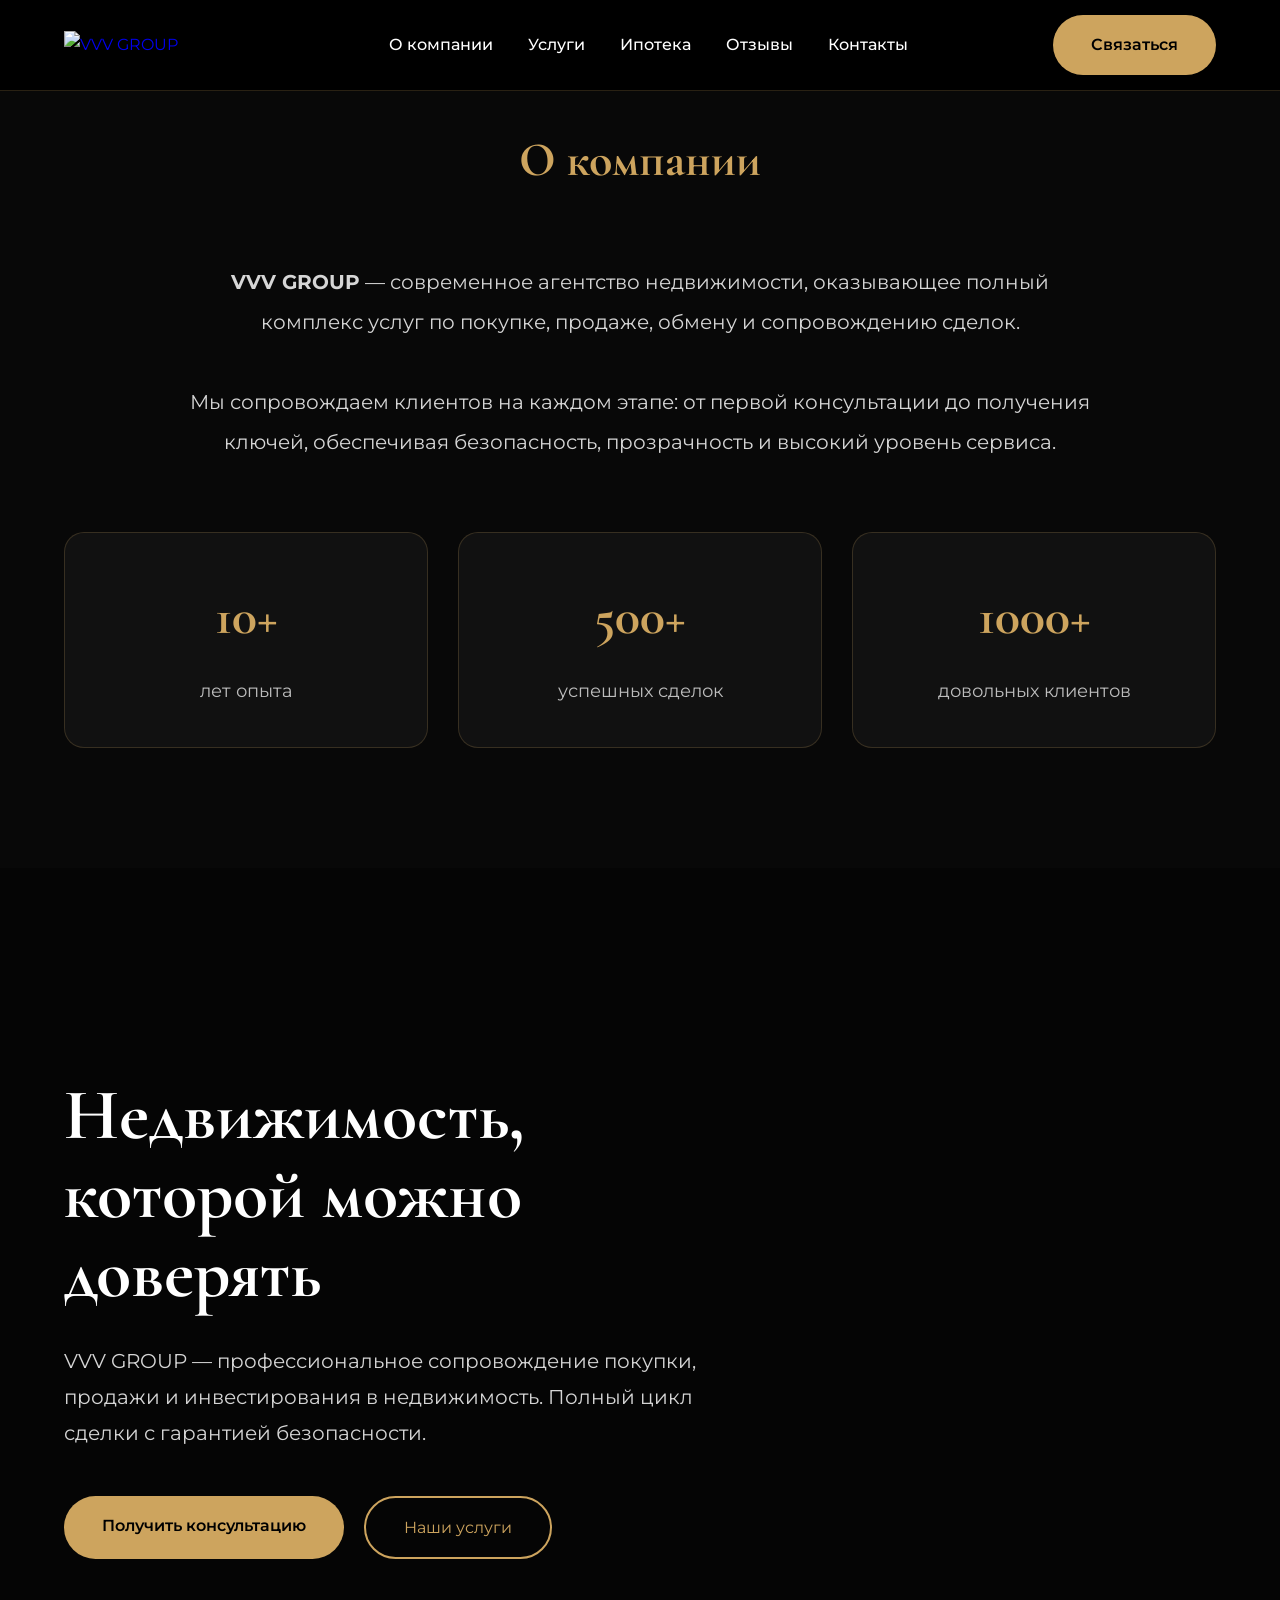
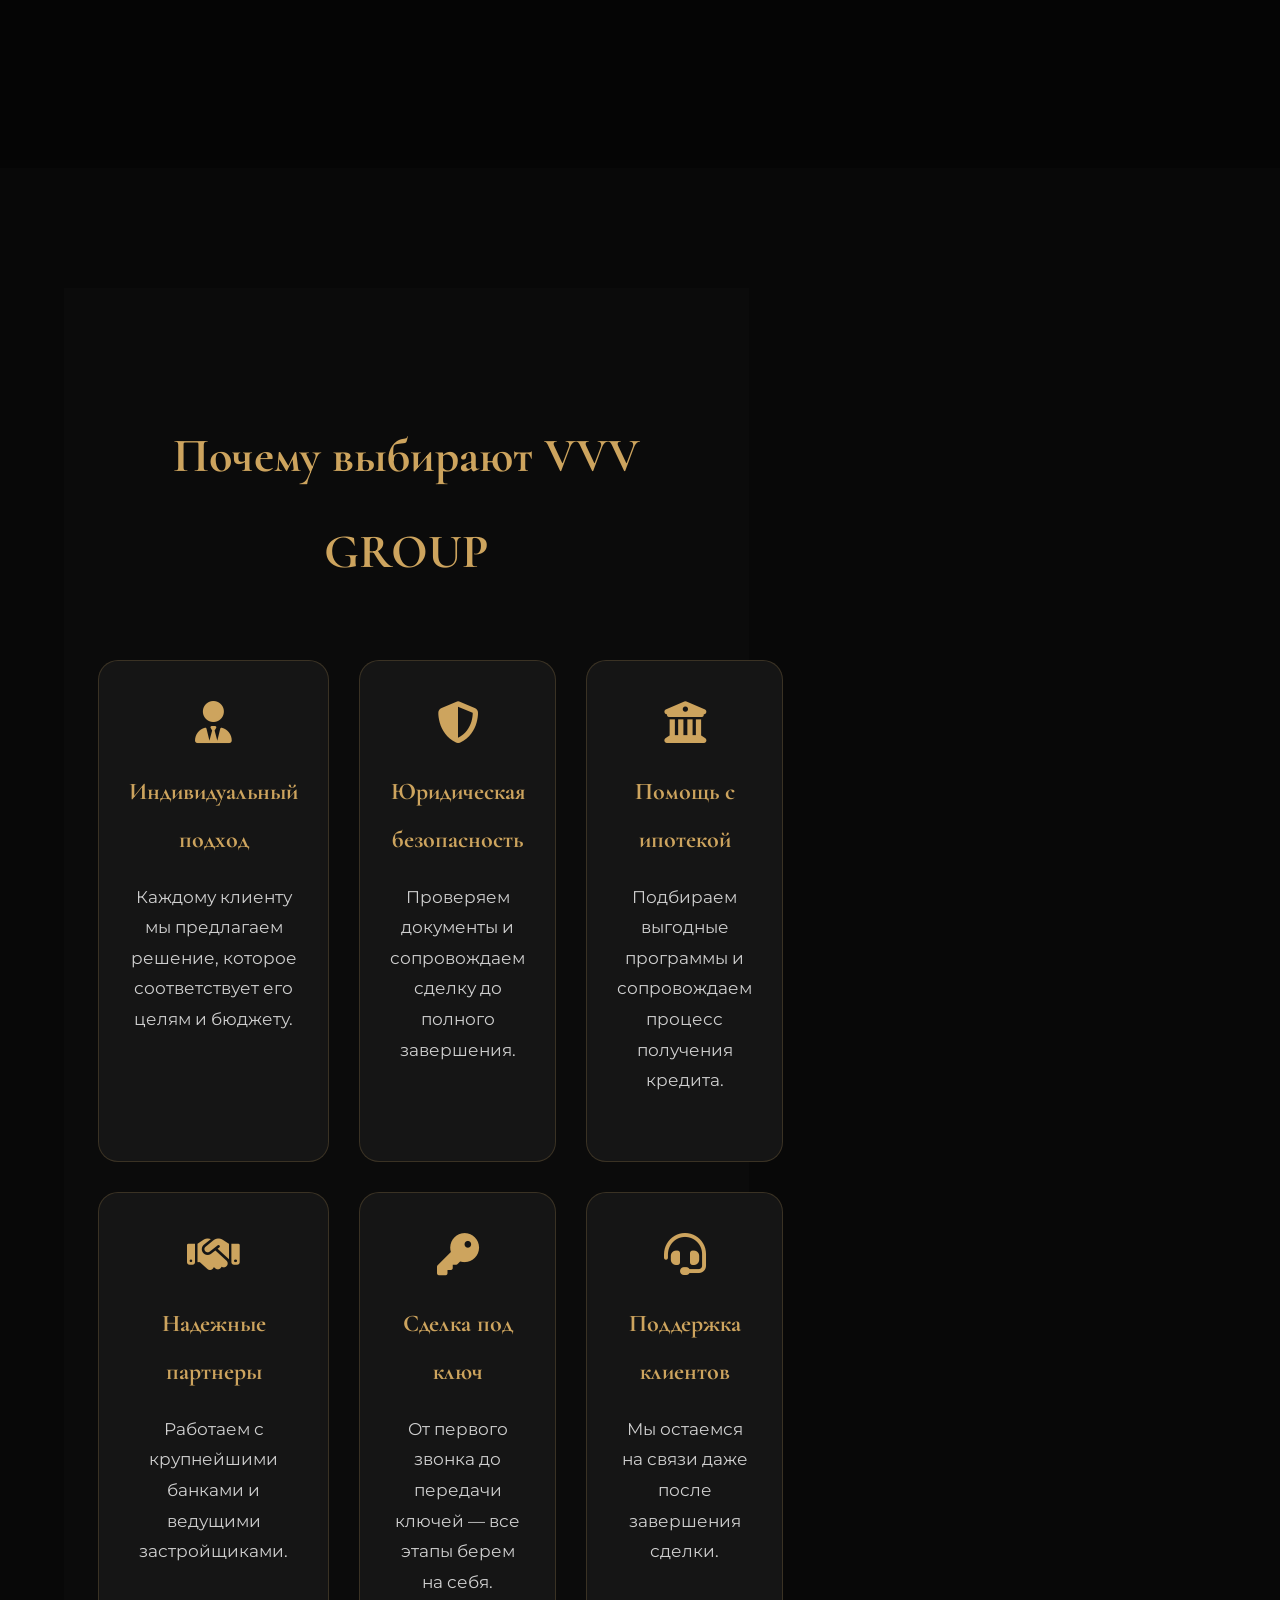
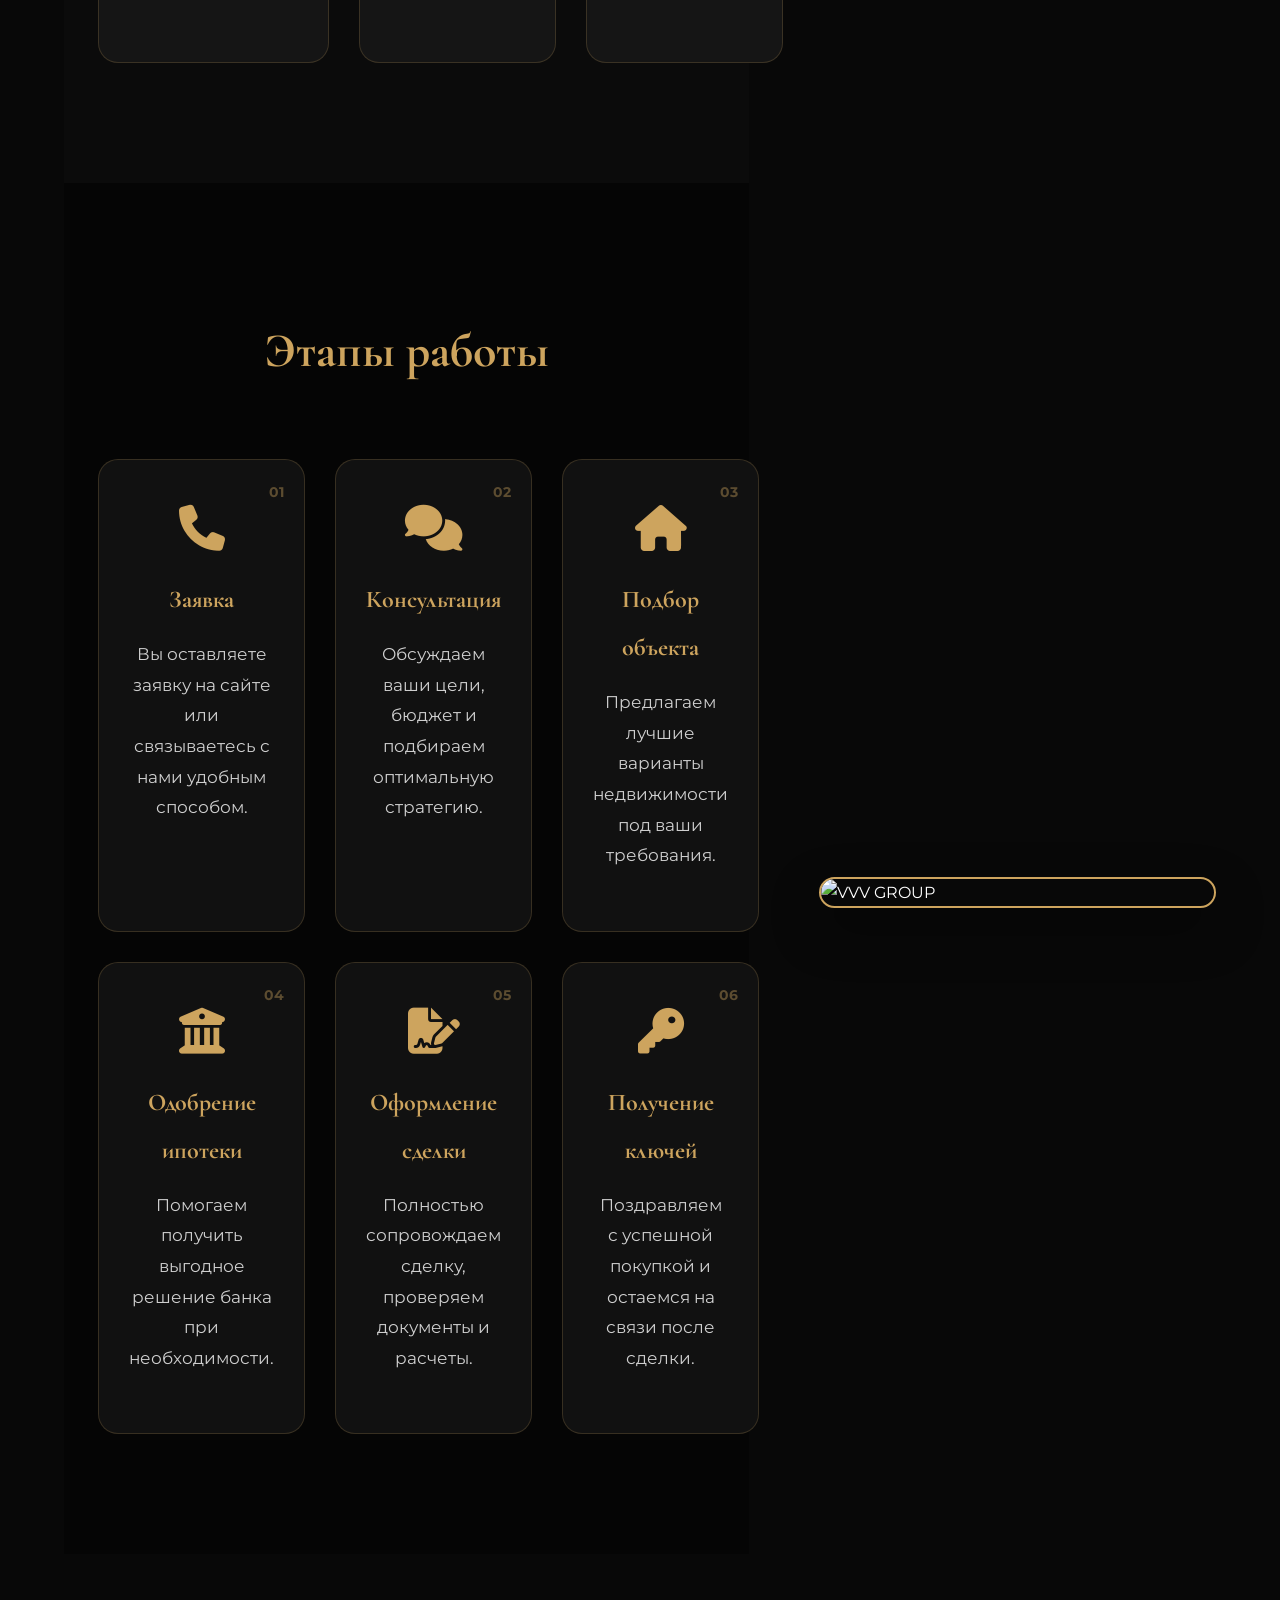
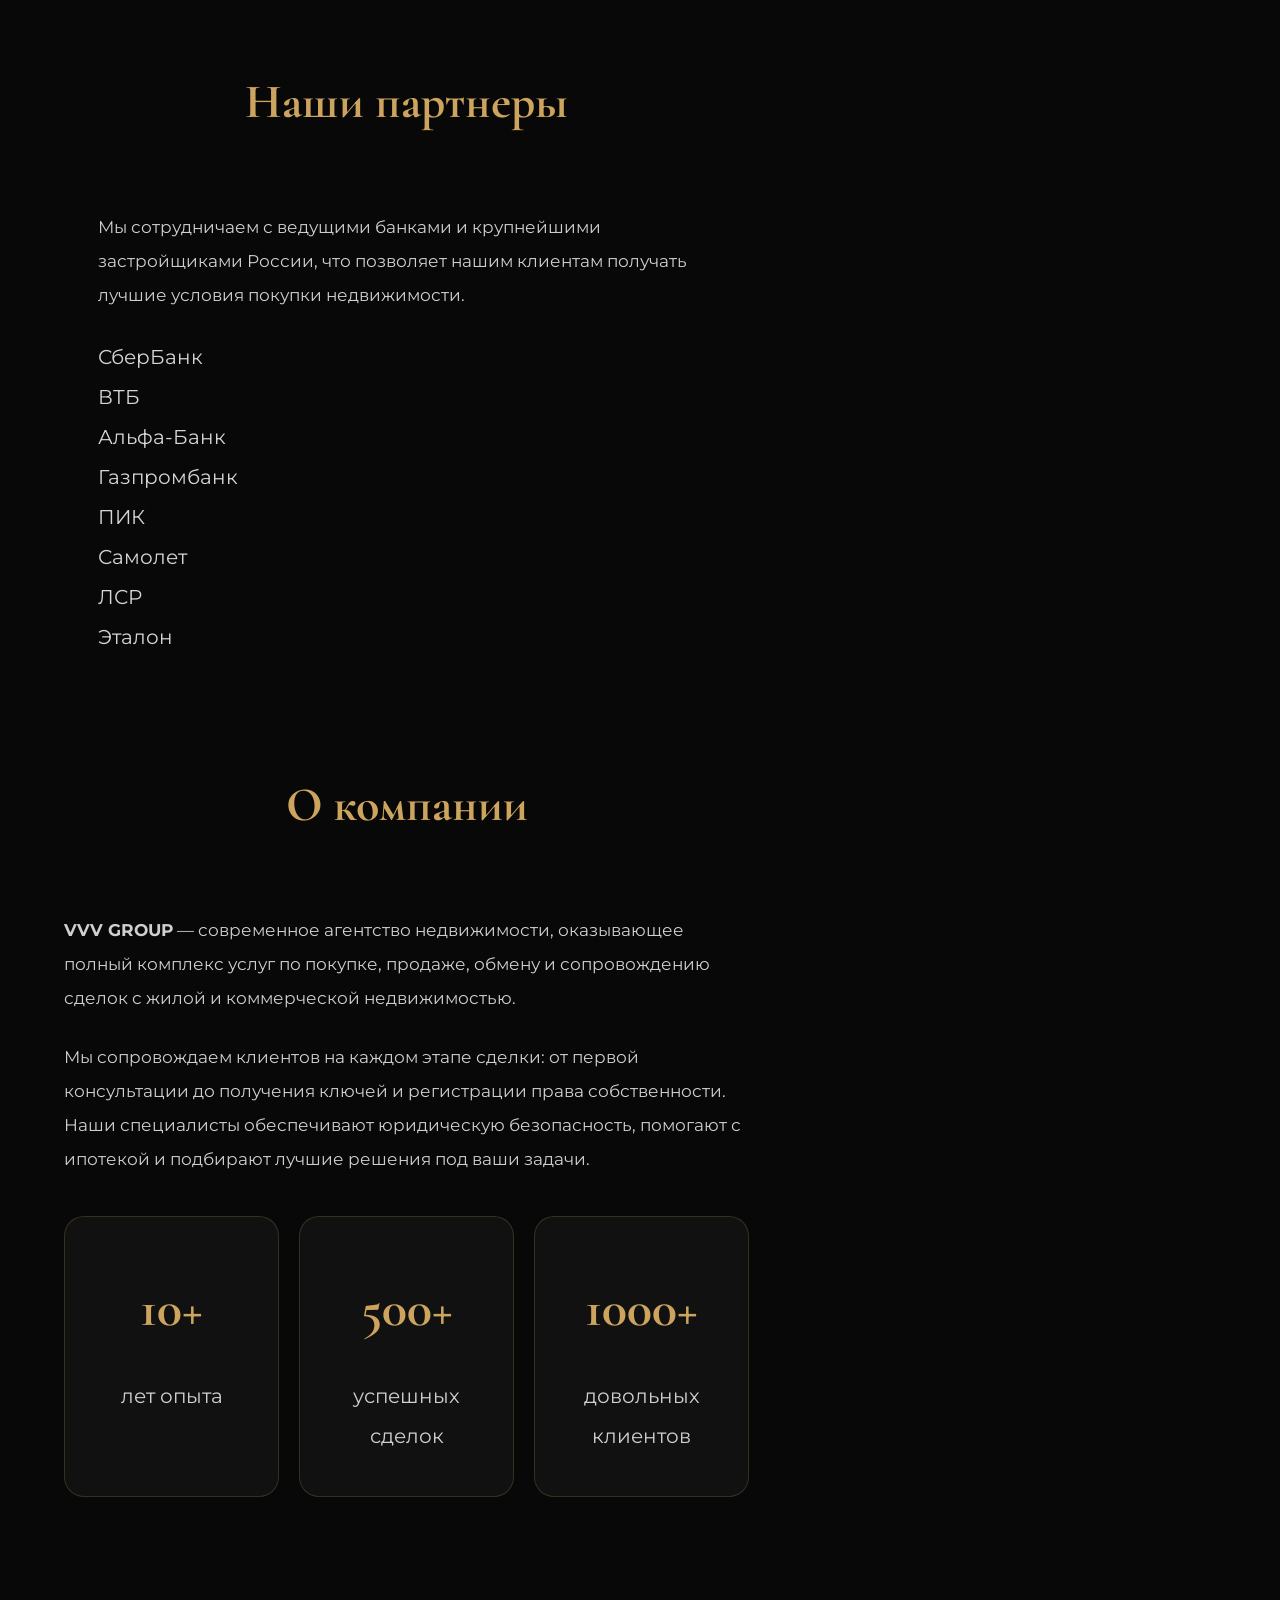
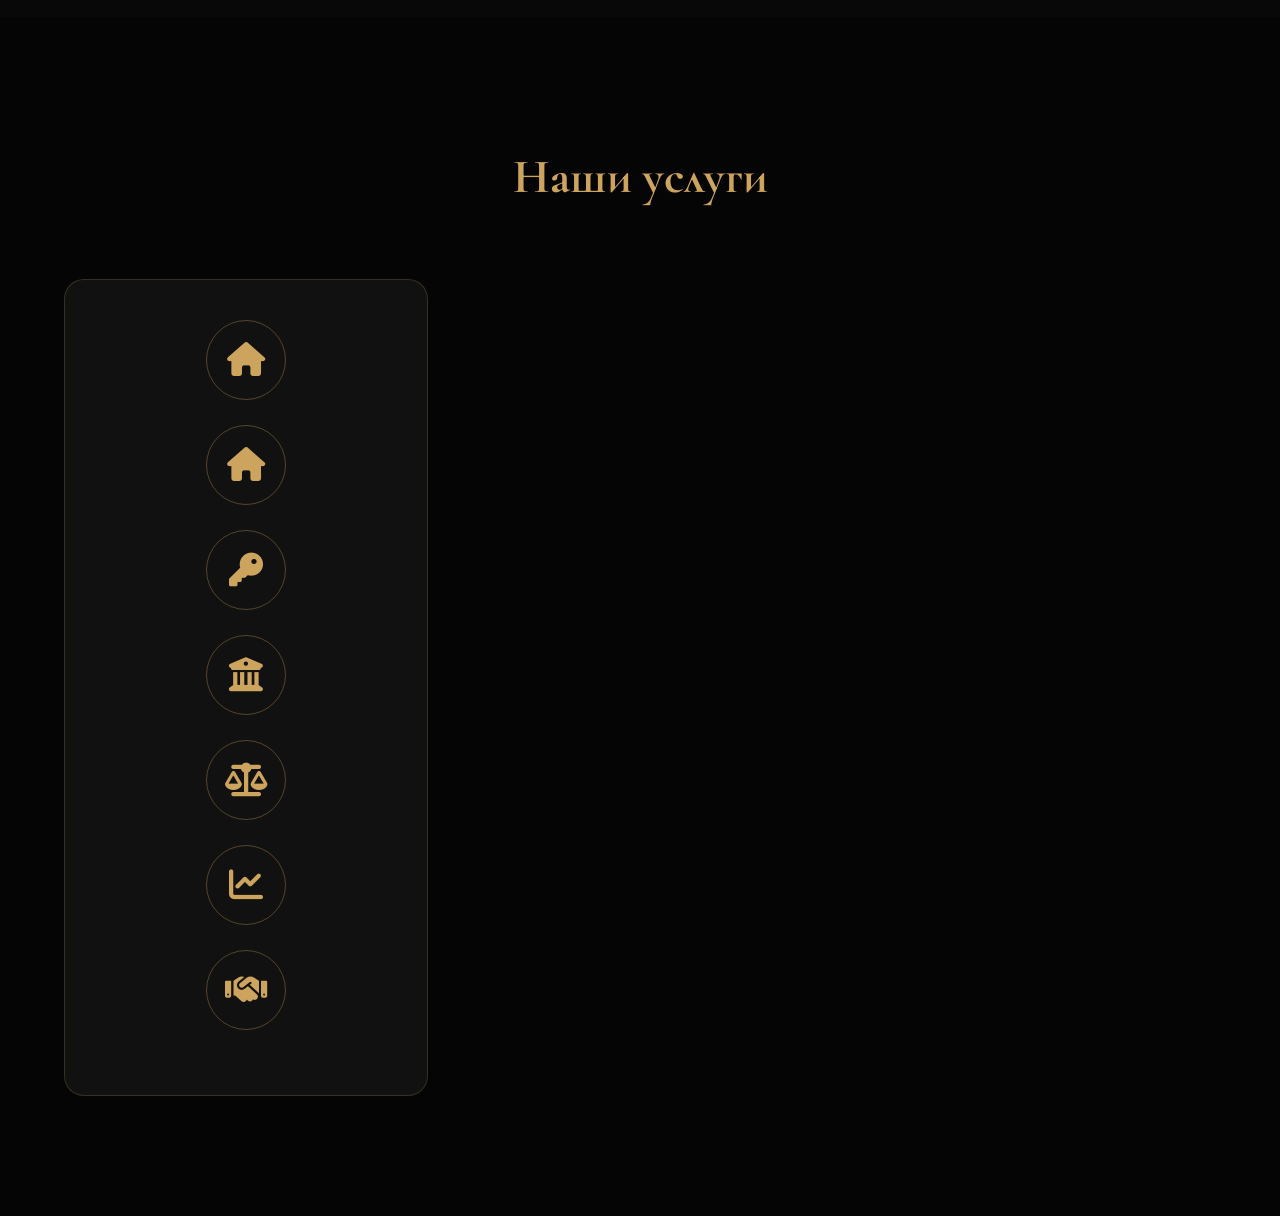
==== commit 82ef5a3b: "Update index.html" ====
--- a/index.html
+++ b/index.html
@@ -346,6 +346,46 @@
 
 </section>
 
+            <!-- =====================================
+PARTNERS
+===================================== -->
+
+<section class="partners" id="partners">
+
+    <div class="container">
+
+        <h2>Наши партнеры</h2>
+
+        <p class="partners-text">
+            Мы сотрудничаем с ведущими банками и крупнейшими
+            застройщиками России, что позволяет нашим клиентам
+            получать лучшие условия покупки недвижимости.
+        </p>
+
+        <div class="partners-grid">
+
+            <div class="partner-card">СберБанк</div>
+
+            <div class="partner-card">ВТБ</div>
+
+            <div class="partner-card">Альфа-Банк</div>
+
+            <div class="partner-card">Газпромбанк</div>
+
+            <div class="partner-card">ПИК</div>
+
+            <div class="partner-card">Самолет</div>
+
+            <div class="partner-card">ЛСР</div>
+
+            <div class="partner-card">Эталон</div>
+
+        </div>
+
+    </div>
+
+</section>
+
             <h2>О компании</h2>
 
             <p>
--- a/css/style.css
+++ b/css/style.css
@@ -661,3 +661,99 @@
     line-height:1.8;
 
 }
+
+/*=====================================
+WORK STEPS
+=====================================*/
+
+.steps{
+
+    padding:120px 0;
+
+    background:#050505;
+
+}
+
+.steps-grid{
+
+    display:grid;
+
+    grid-template-columns:repeat(3,1fr);
+
+    gap:30px;
+
+    margin-top:60px;
+
+}
+
+.step-card{
+
+    position:relative;
+
+    background:#111;
+
+    border:1px solid rgba(205,164,94,.2);
+
+    border-radius:20px;
+
+    padding:45px 30px 35px;
+
+    text-align:center;
+
+    transition:.35s;
+
+}
+
+.step-card:hover{
+
+    transform:translateY(-10px);
+
+    border-color:var(--gold);
+
+    box-shadow:0 20px 40px rgba(205,164,94,.15);
+
+}
+
+.step-number{
+
+    position:absolute;
+
+    top:18px;
+
+    right:20px;
+
+    font-size:14px;
+
+    font-weight:700;
+
+    color:rgba(205,164,94,.4);
+
+}
+
+.step-card i{
+
+    font-size:46px;
+
+    color:var(--gold);
+
+    margin-bottom:25px;
+
+}
+
+.step-card h3{
+
+    color:var(--gold);
+
+    margin-bottom:15px;
+
+    font-size:24px;
+
+}
+
+.step-card p{
+
+    color:#cfcfcf;
+
+    line-height:1.8;
+
+}
--- a/css/adaptive.css
+++ b/css/adaptive.css
@@ -187,3 +187,27 @@
     }
 
 }
+
+/*=====================================
+WORK STEPS
+=====================================*/
+
+@media(max-width:992px){
+
+    .steps-grid{
+
+        grid-template-columns:repeat(2,1fr);
+
+    }
+
+}
+
+@media(max-width:768px){
+
+    .steps-grid{
+
+        grid-template-columns:1fr;
+
+    }
+
+}
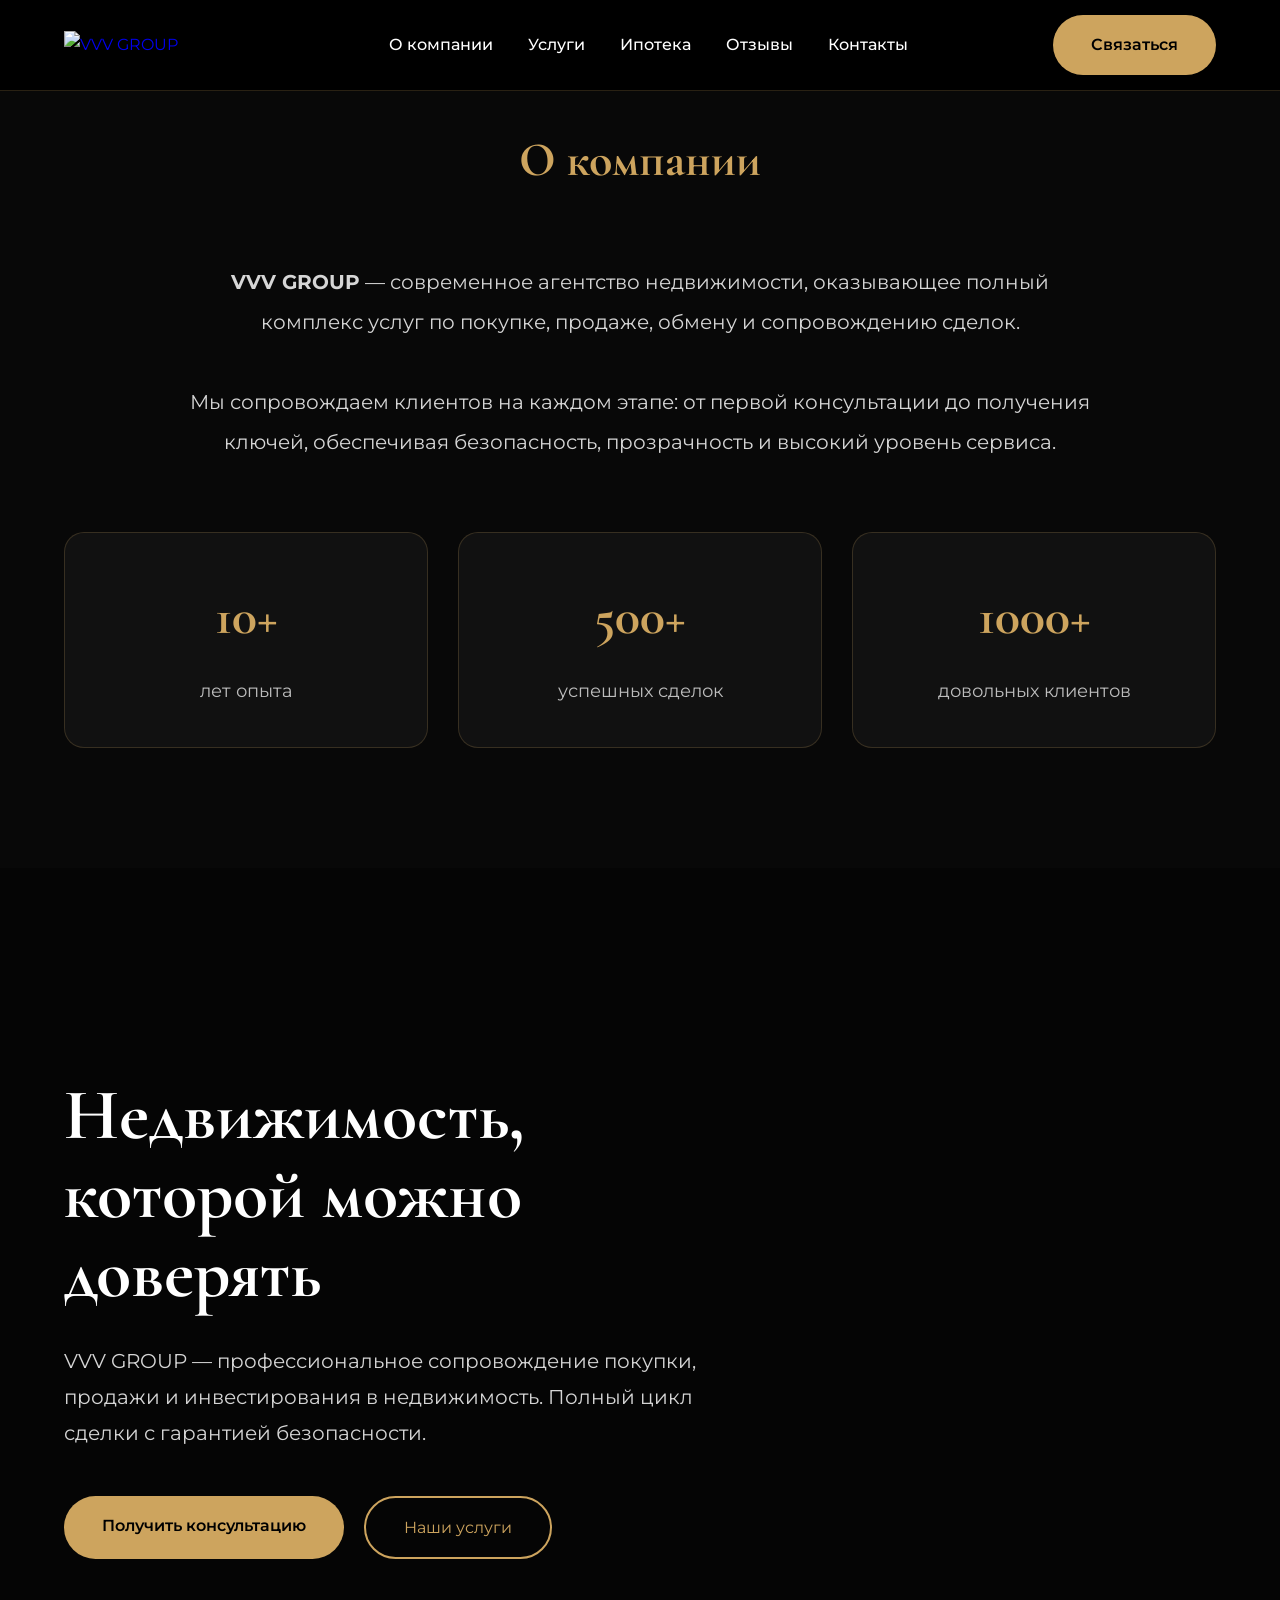
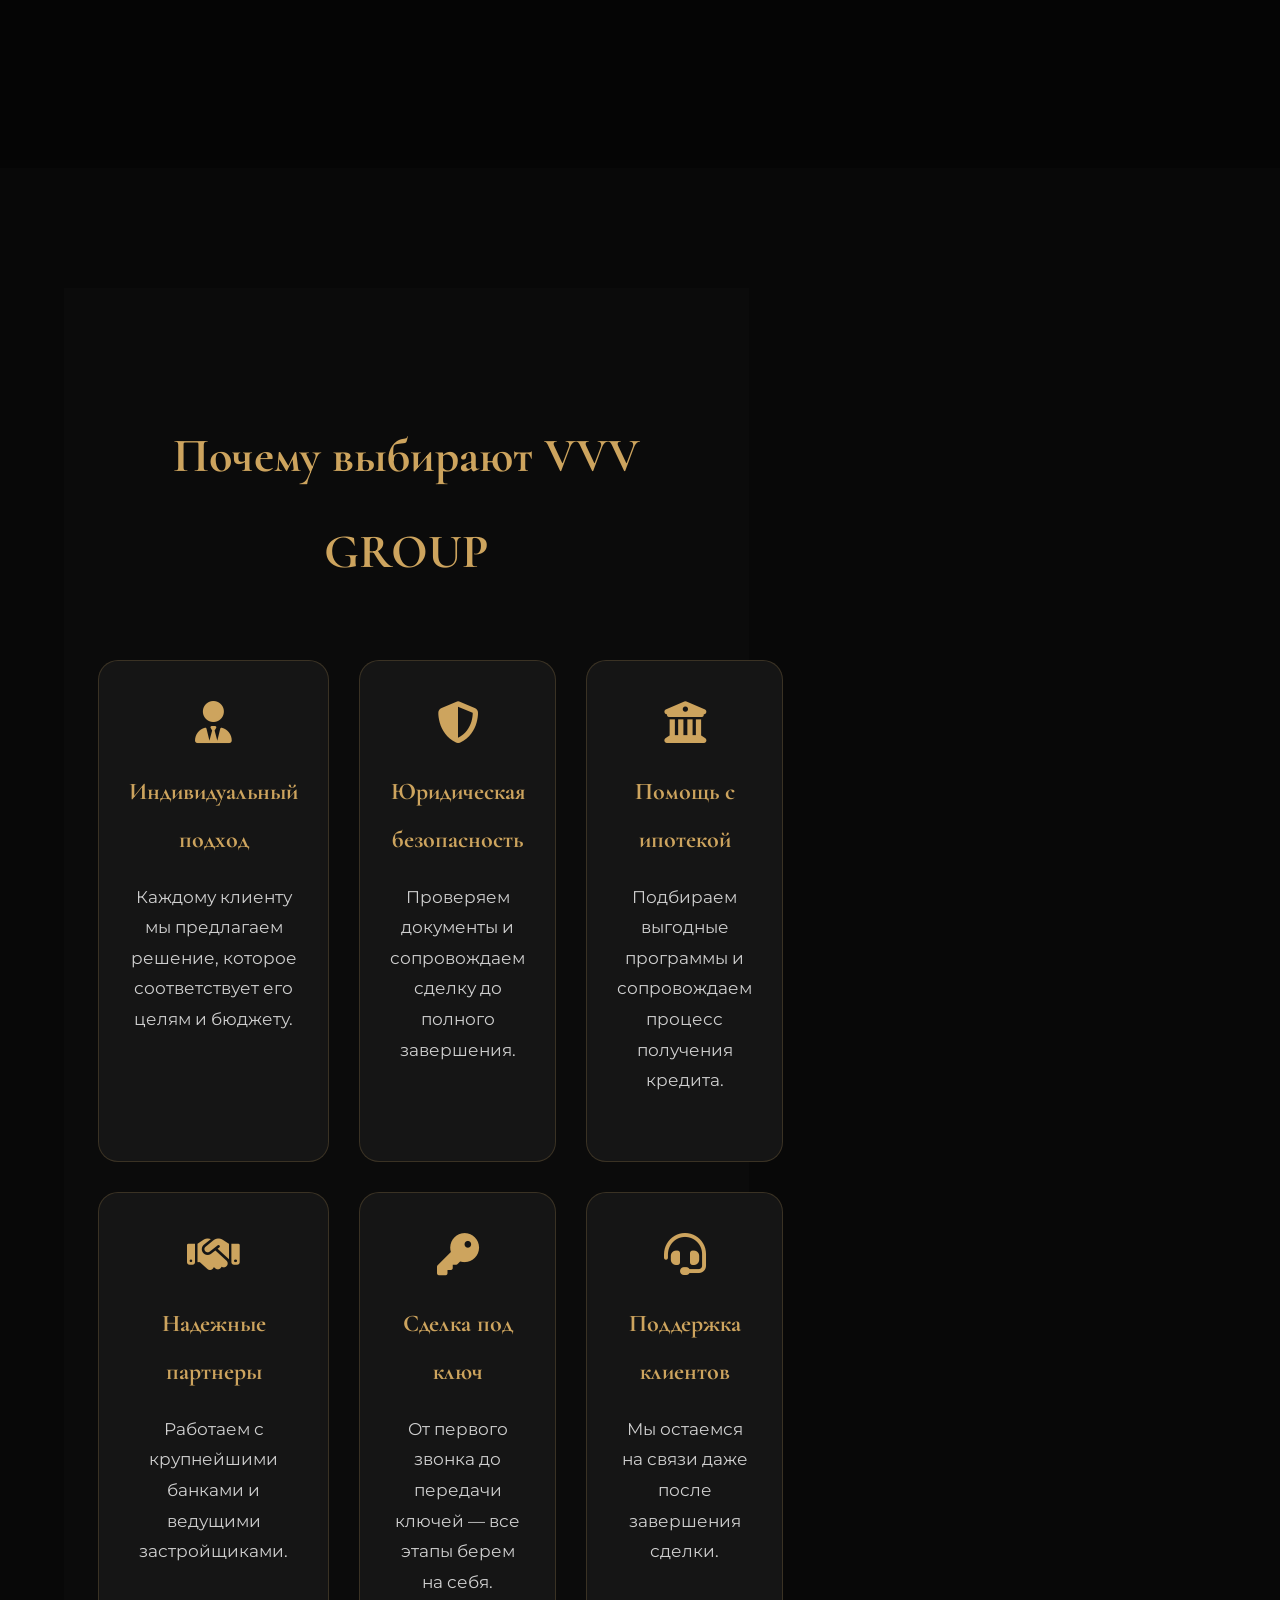
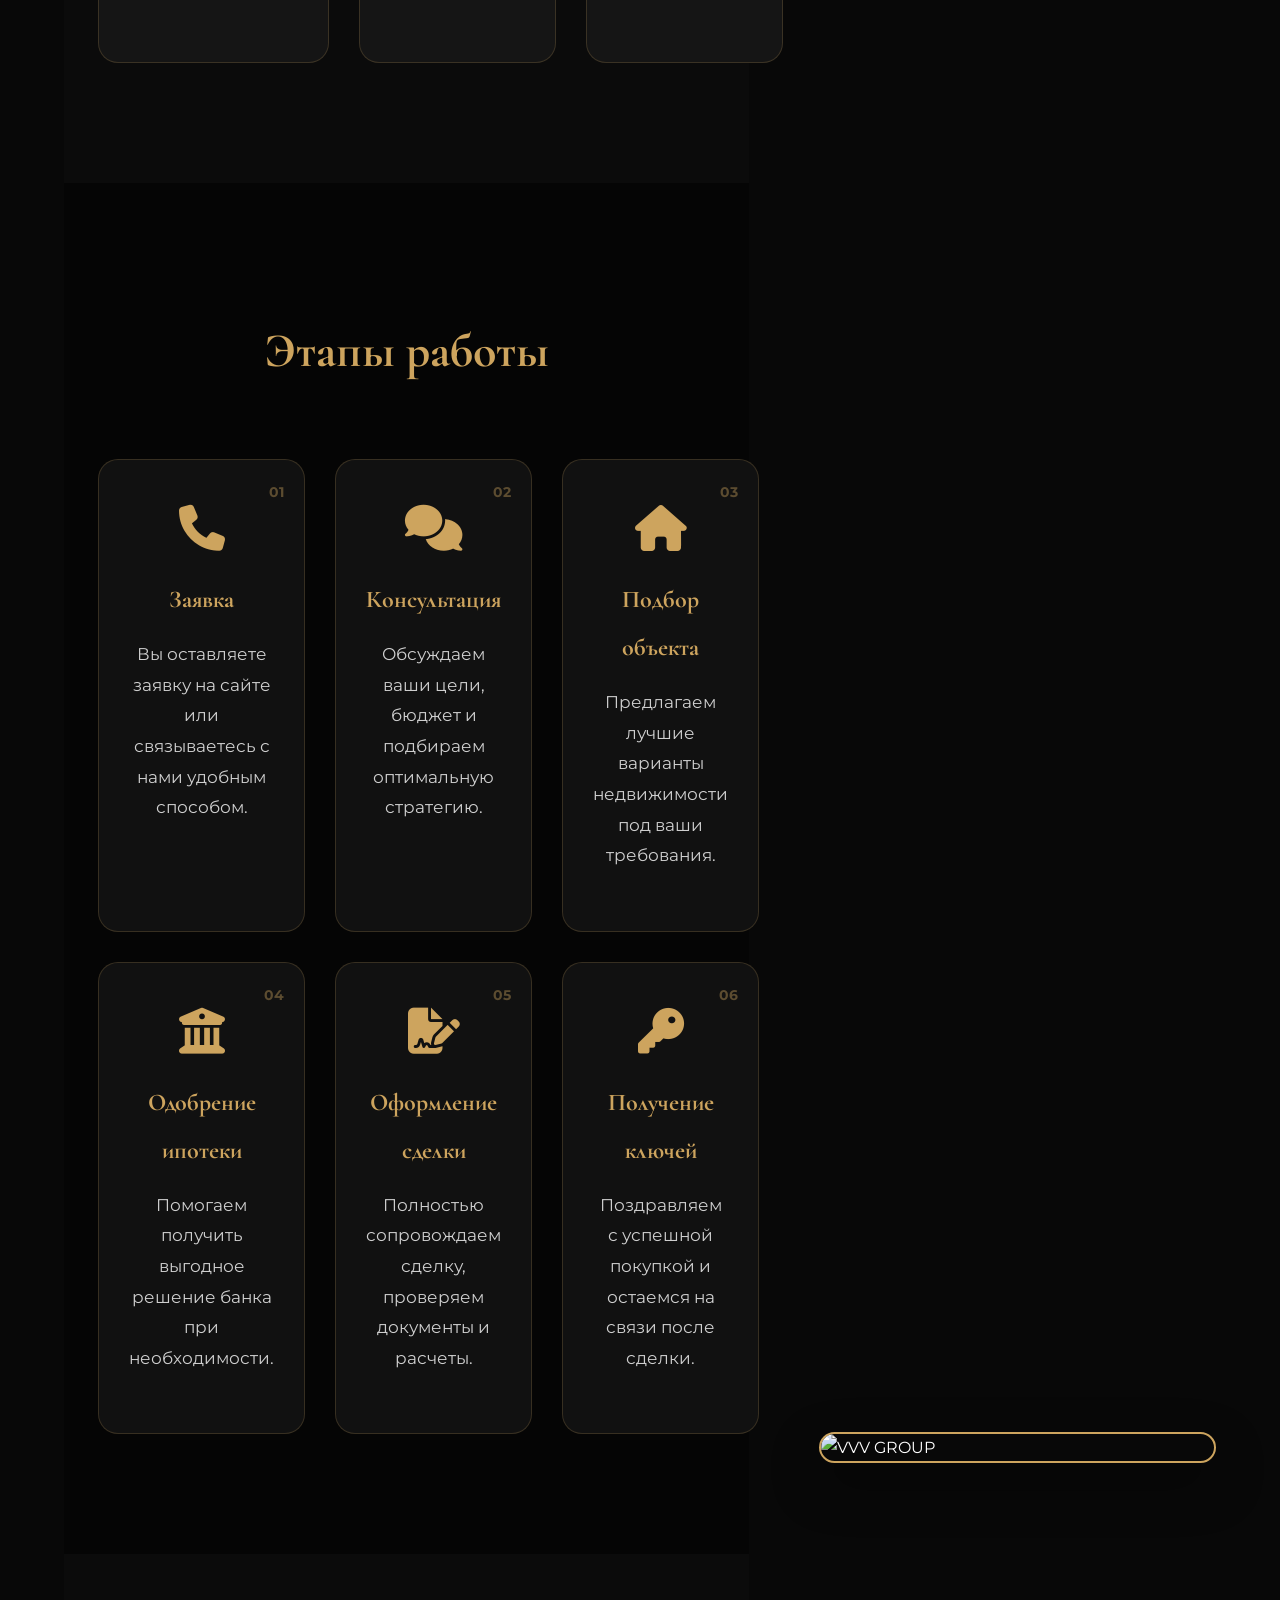
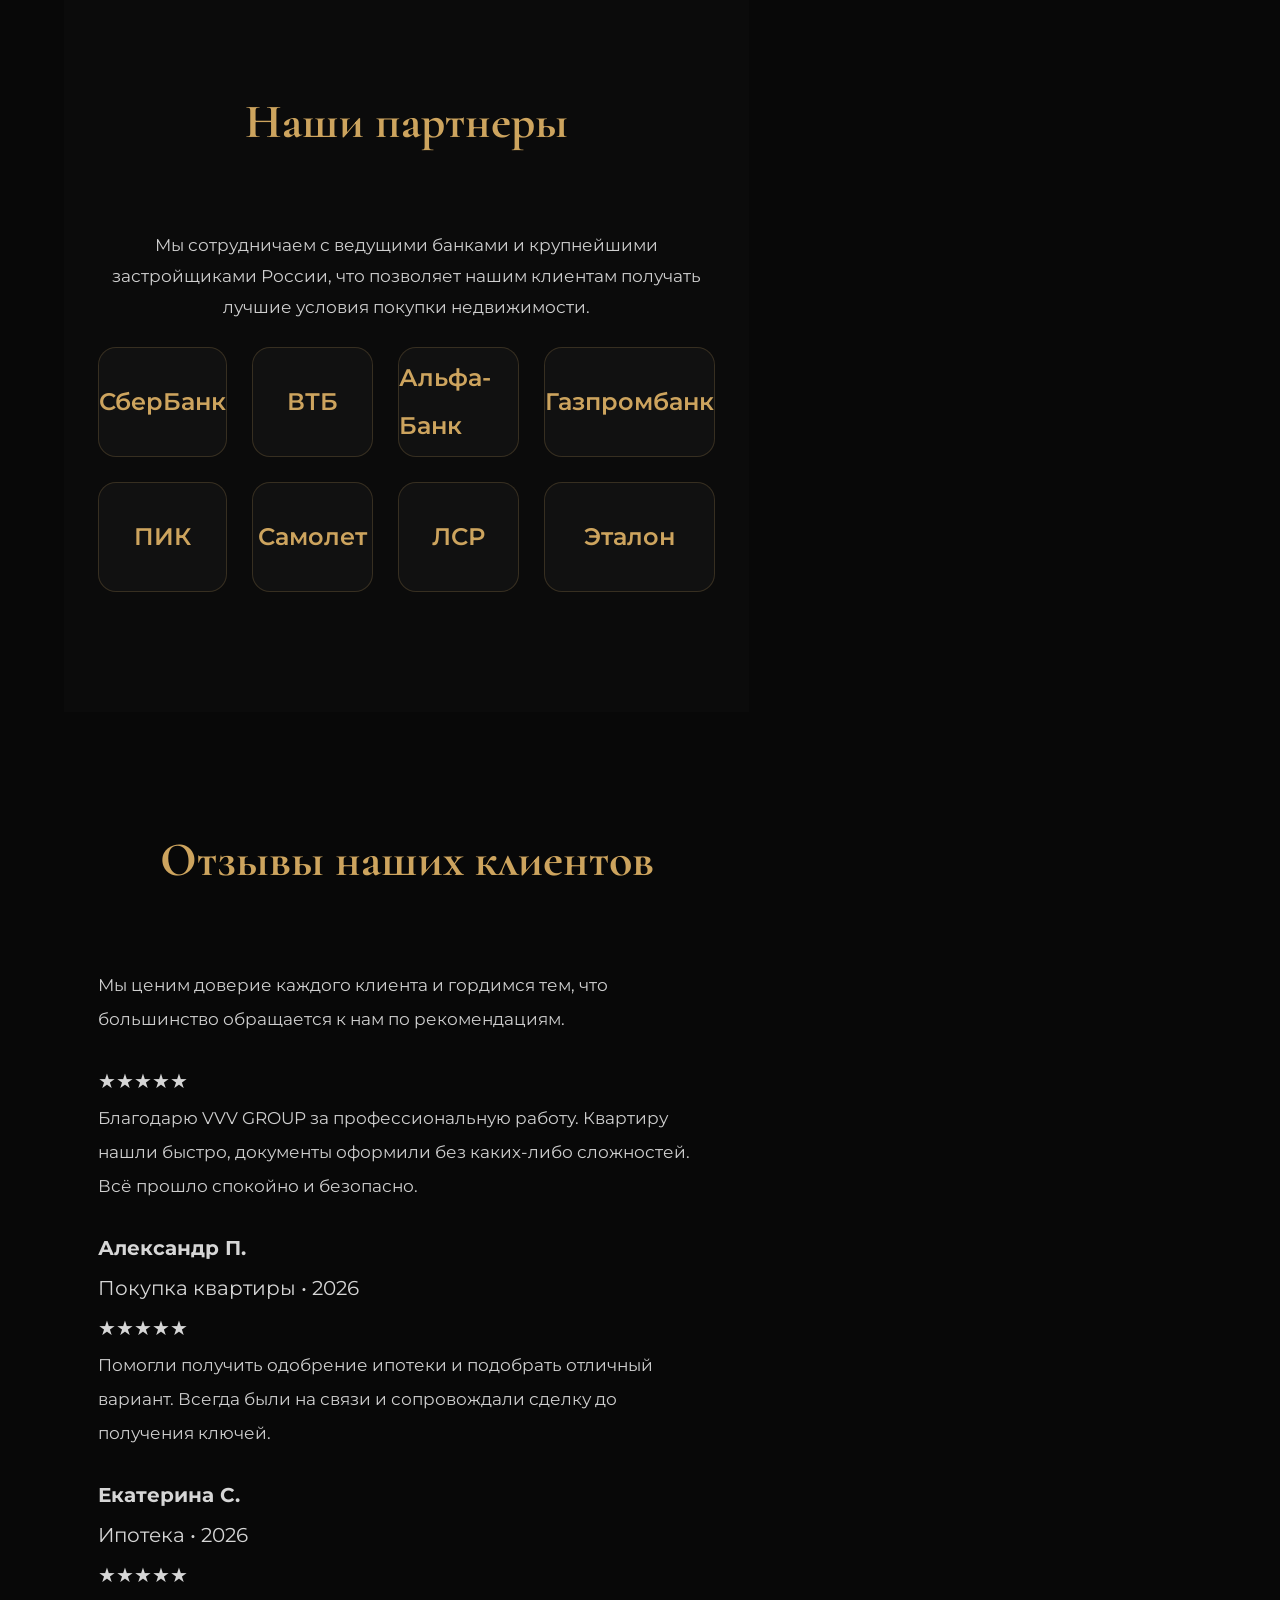
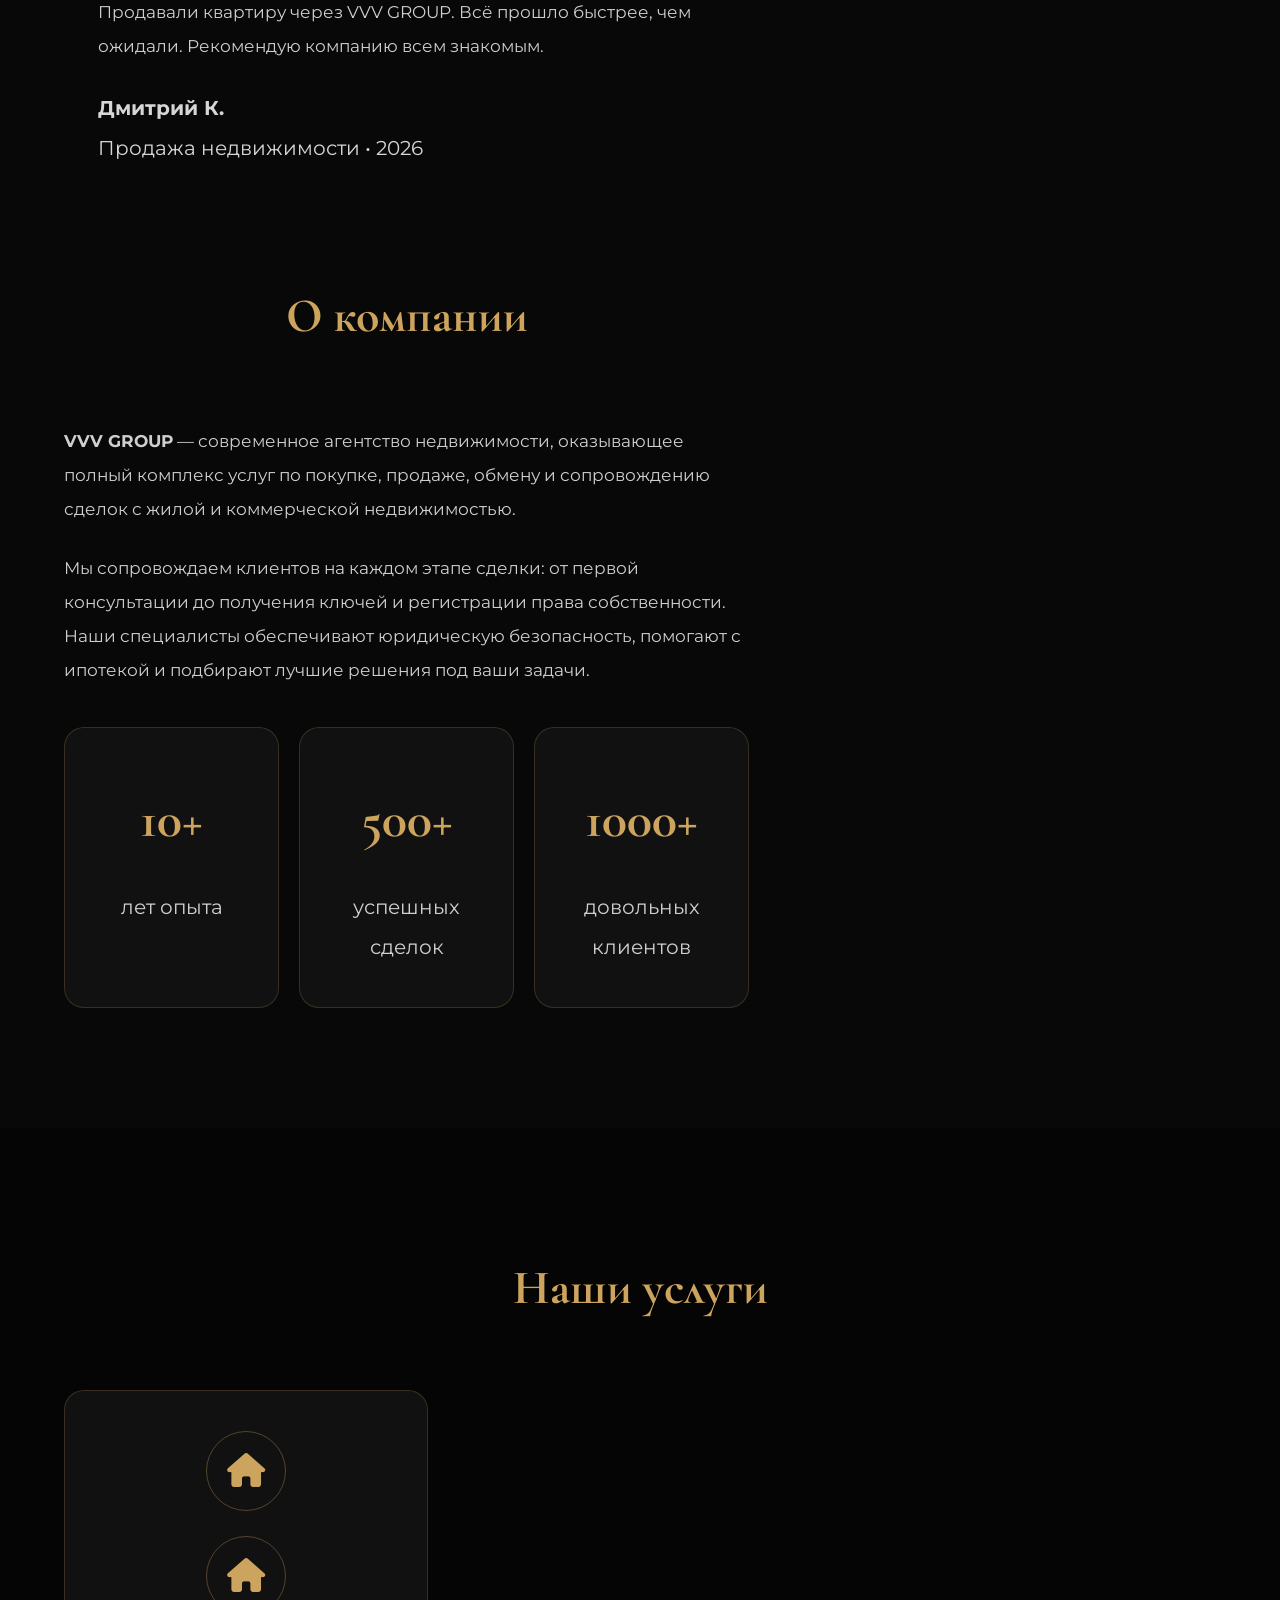
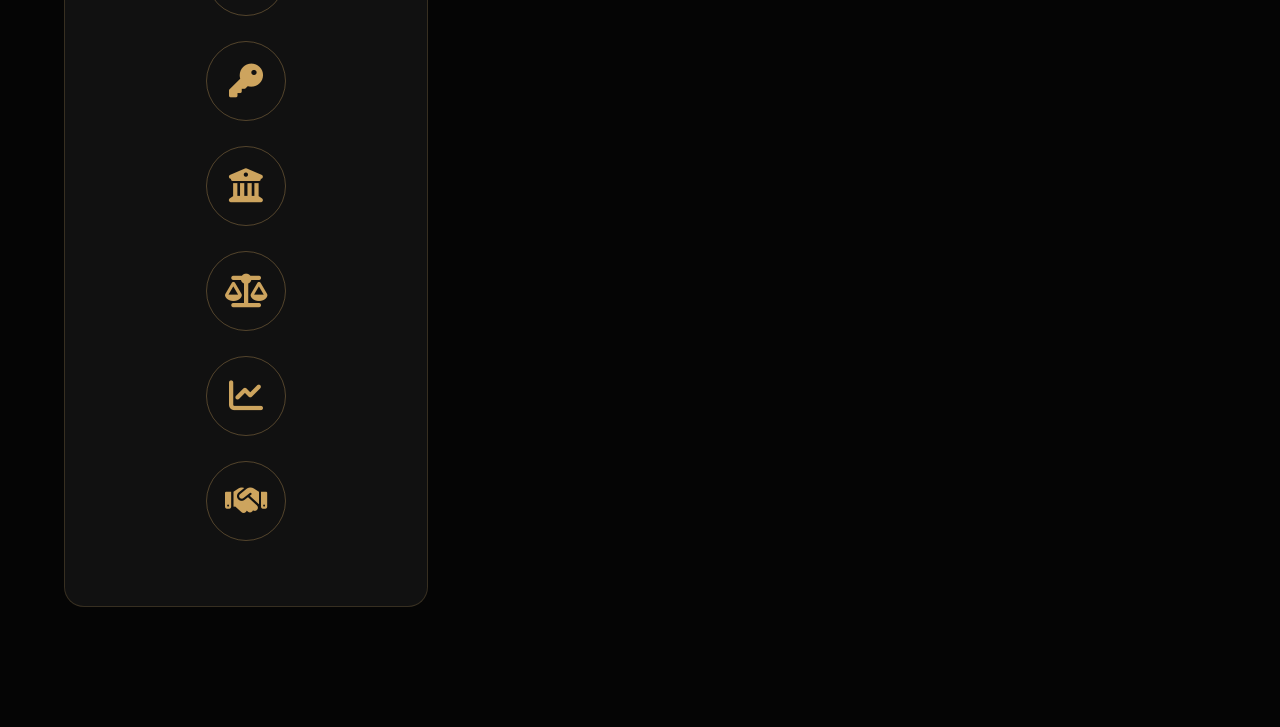
==== commit fbe6ca55: "Update index.html" ====
--- a/index.html
+++ b/index.html
@@ -386,6 +386,91 @@
 
 </section>
 
+            <!-- =====================================
+REVIEWS
+===================================== -->
+
+<section class="reviews" id="reviews">
+
+    <div class="container">
+
+        <h2>Отзывы наших клиентов</h2>
+
+        <p class="reviews-text">
+
+            Мы ценим доверие каждого клиента и гордимся тем,
+            что большинство обращается к нам по рекомендациям.
+
+        </p>
+
+        <div class="reviews-grid">
+
+            <div class="review-card">
+
+                <div class="stars">
+                    ★★★★★
+                </div>
+
+                <p>
+
+                    Благодарю VVV GROUP за профессиональную работу.
+                    Квартиру нашли быстро, документы оформили без
+                    каких-либо сложностей. Всё прошло спокойно и безопасно.
+
+                </p>
+
+                <h4>Александр П.</h4>
+
+                <span>Покупка квартиры • 2026</span>
+
+            </div>
+
+            <div class="review-card">
+
+                <div class="stars">
+                    ★★★★★
+                </div>
+
+                <p>
+
+                    Помогли получить одобрение ипотеки и подобрать
+                    отличный вариант. Всегда были на связи и сопровождали
+                    сделку до получения ключей.
+
+                </p>
+
+                <h4>Екатерина С.</h4>
+
+                <span>Ипотека • 2026</span>
+
+            </div>
+
+            <div class="review-card">
+
+                <div class="stars">
+                    ★★★★★
+                </div>
+
+                <p>
+
+                    Продавали квартиру через VVV GROUP.
+                    Всё прошло быстрее, чем ожидали.
+                    Рекомендую компанию всем знакомым.
+
+                </p>
+
+                <h4>Дмитрий К.</h4>
+
+                <span>Продажа недвижимости • 2026</span>
+
+            </div>
+
+        </div>
+
+    </div>
+
+</section>
+
             <h2>О компании</h2>
 
             <p>
--- a/css/style.css
+++ b/css/style.css
@@ -757,3 +757,77 @@
     line-height:1.8;
 
 }
+
+/*=====================================
+PARTNERS
+=====================================*/
+
+.partners{
+
+    padding:120px 0;
+
+    background:#0b0b0b;
+
+}
+
+.partners-text{
+
+    max-width:800px;
+
+    margin:0 auto 60px;
+
+    text-align:center;
+
+    font-size:18px;
+
+    color:#cfcfcf;
+
+    line-height:1.8;
+
+}
+
+.partners-grid{
+
+    display:grid;
+
+    grid-template-columns:repeat(4,1fr);
+
+    gap:25px;
+
+}
+
+.partner-card{
+
+    height:110px;
+
+    display:flex;
+
+    justify-content:center;
+
+    align-items:center;
+
+    background:#111;
+
+    border:1px solid rgba(205,164,94,.2);
+
+    border-radius:18px;
+
+    font-size:24px;
+
+    font-weight:600;
+
+    color:var(--gold);
+
+    transition:.35s;
+
+}
+
+.partner-card:hover{
+
+    background:var(--gold);
+
+    color:#000;
+
+    transform:translateY(-6px);
+
+}
--- a/css/adaptive.css
+++ b/css/adaptive.css
@@ -211,3 +211,27 @@
     }
 
 }
+
+/*=====================================
+PARTNERS
+=====================================*/
+
+@media(max-width:992px){
+
+    .partners-grid{
+
+        grid-template-columns:repeat(2,1fr);
+
+    }
+
+}
+
+@media(max-width:768px){
+
+    .partners-grid{
+
+        grid-template-columns:1fr;
+
+    }
+
+}
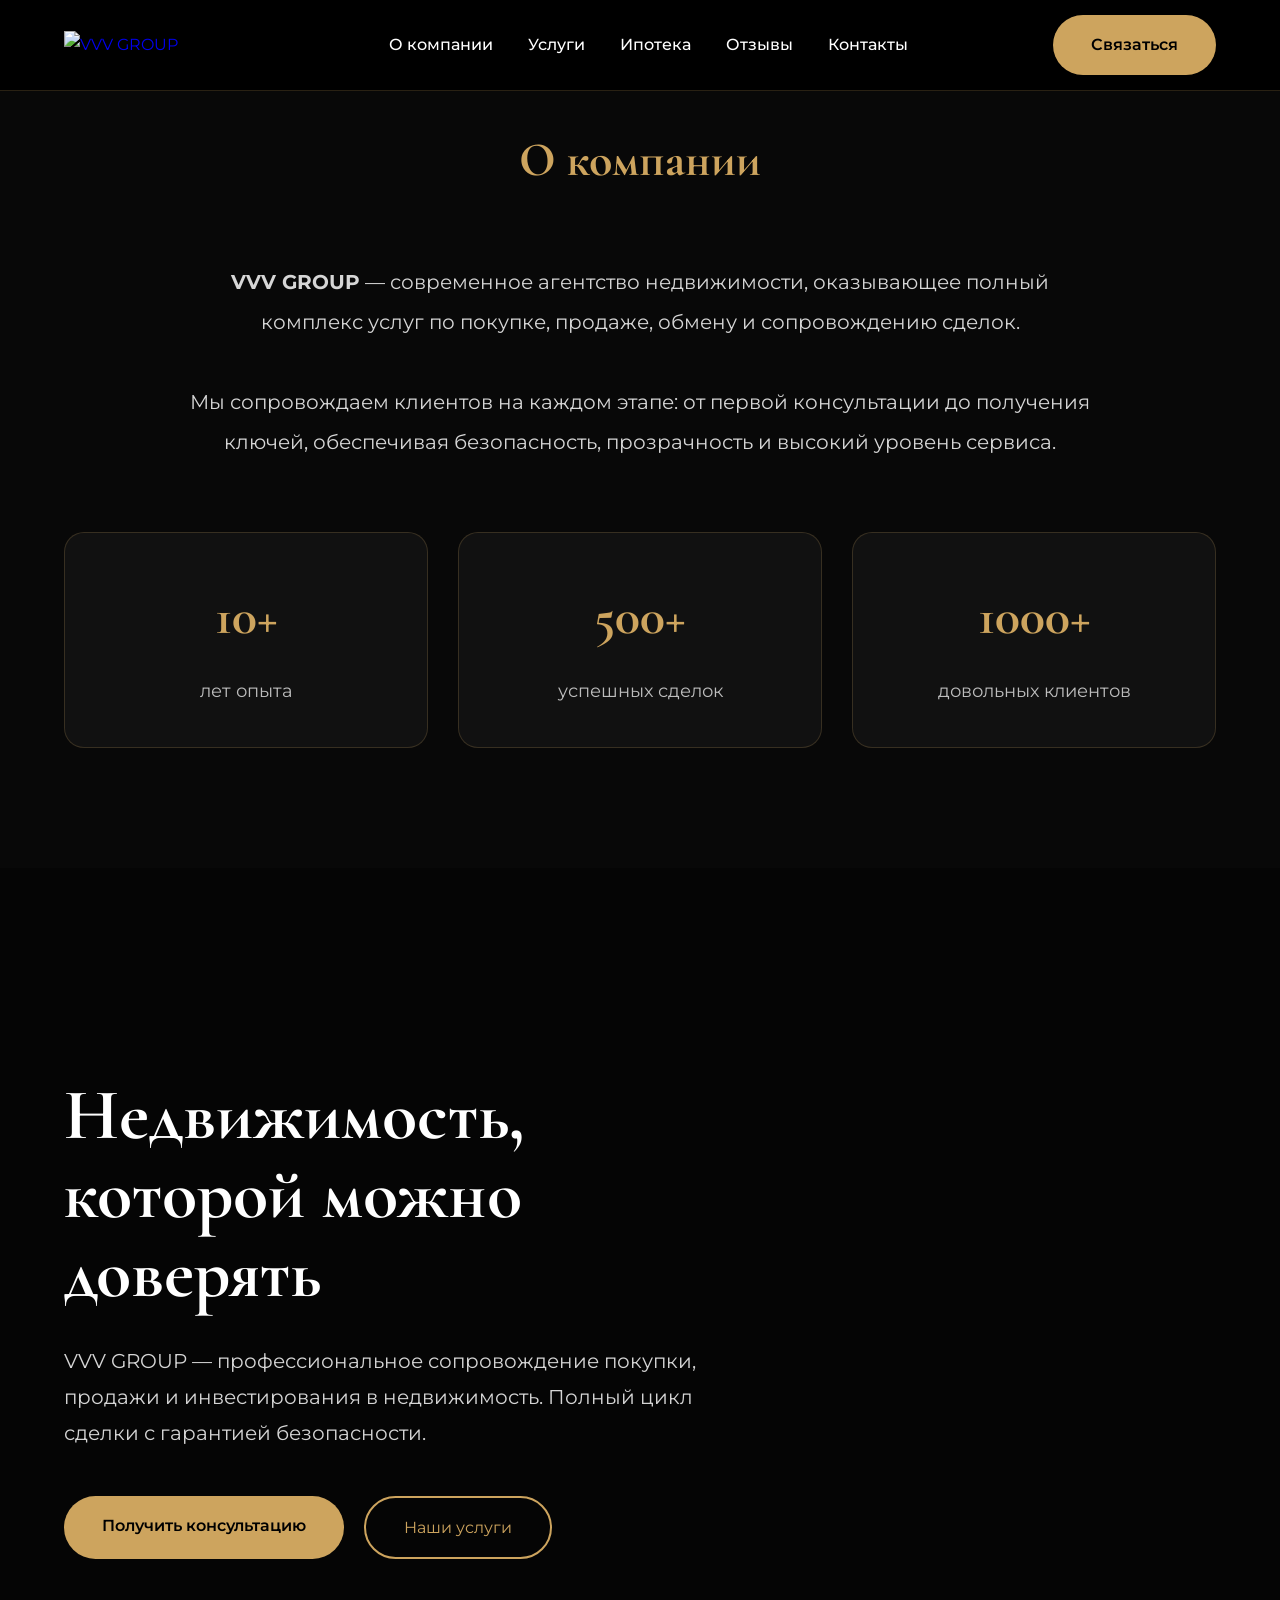
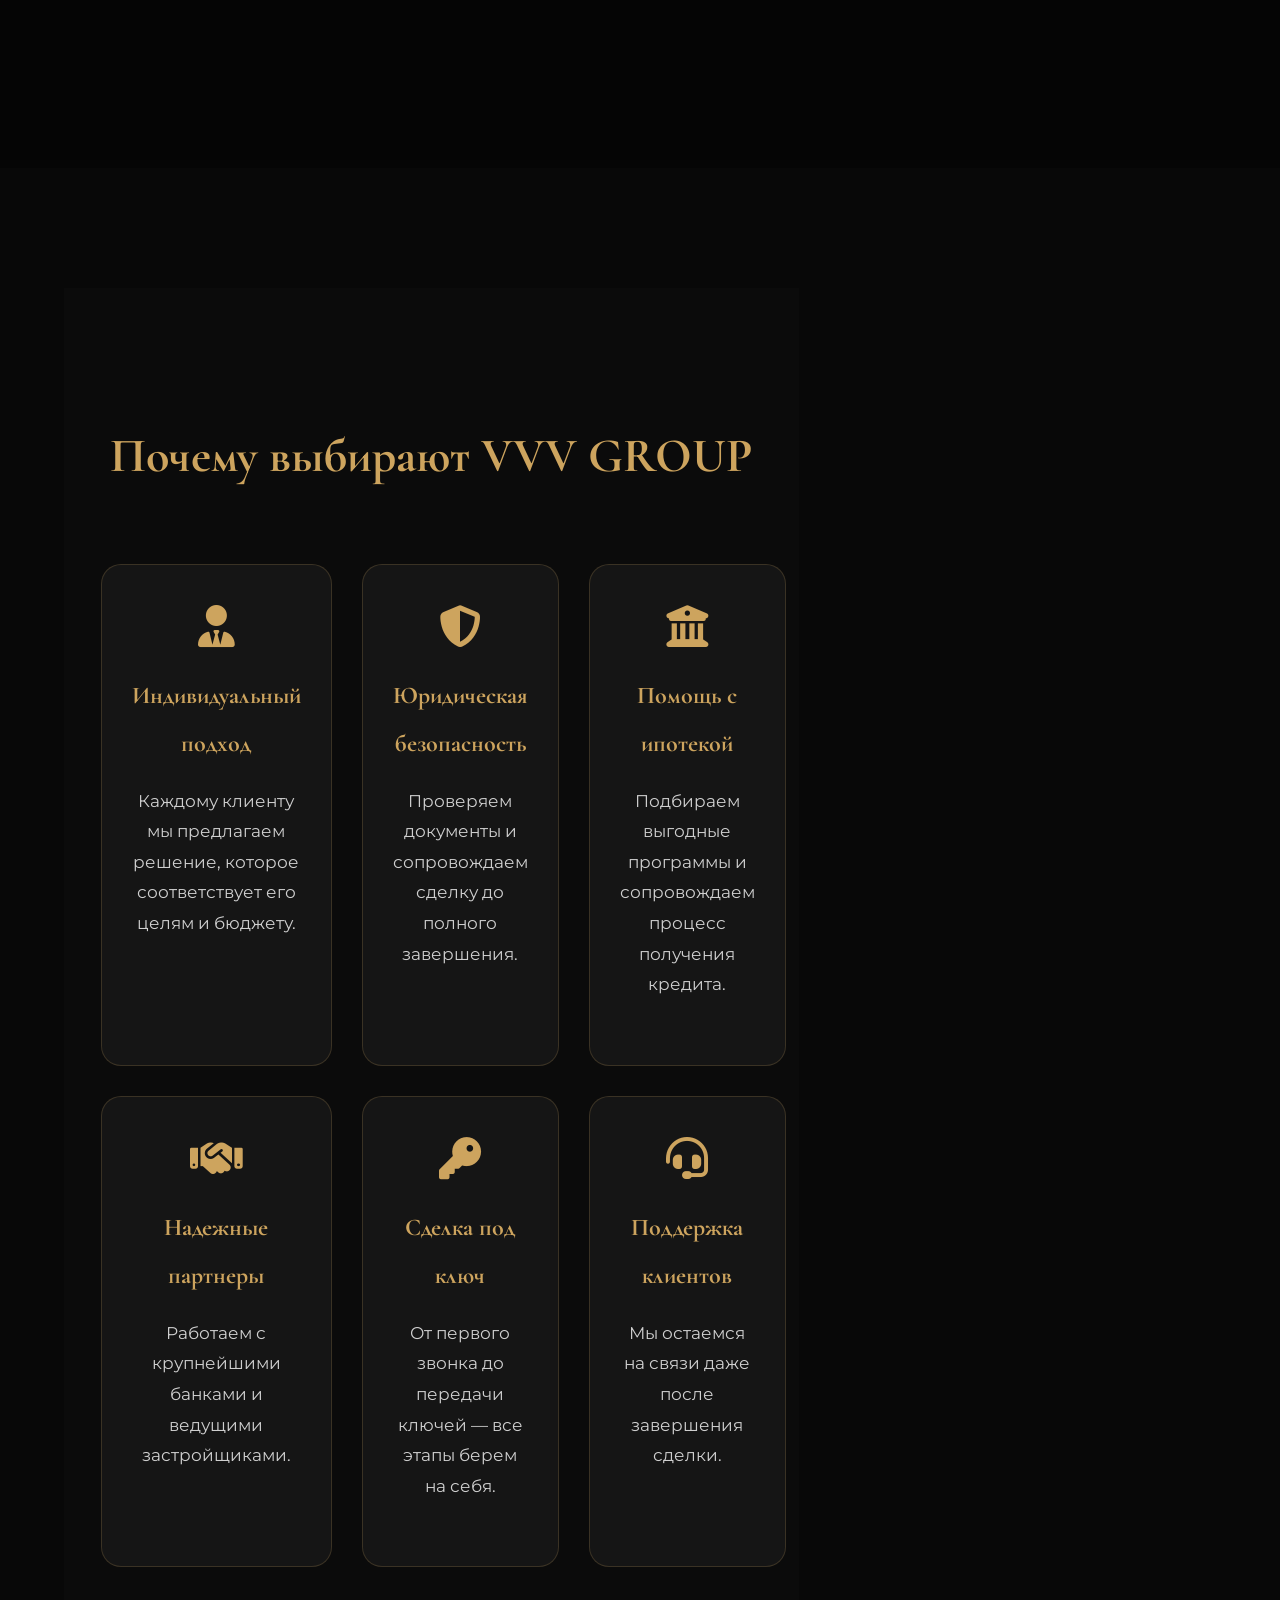
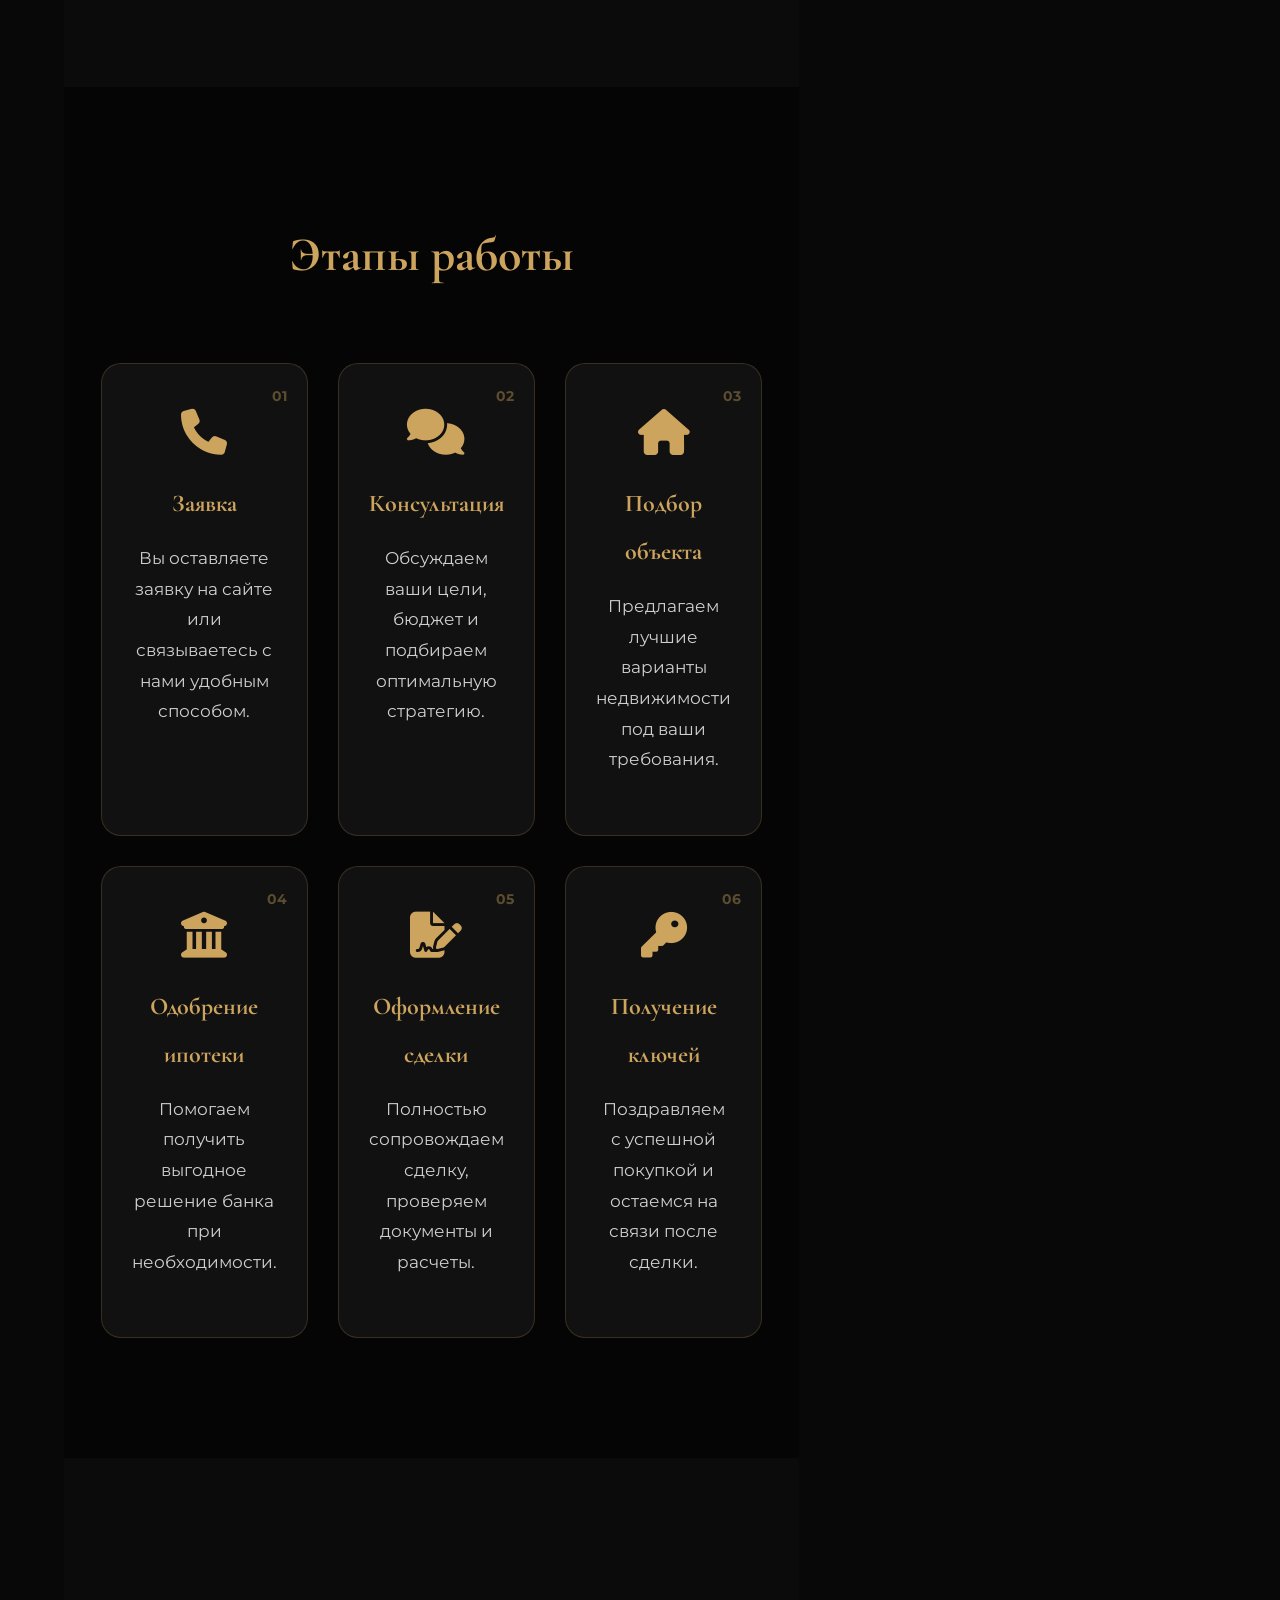
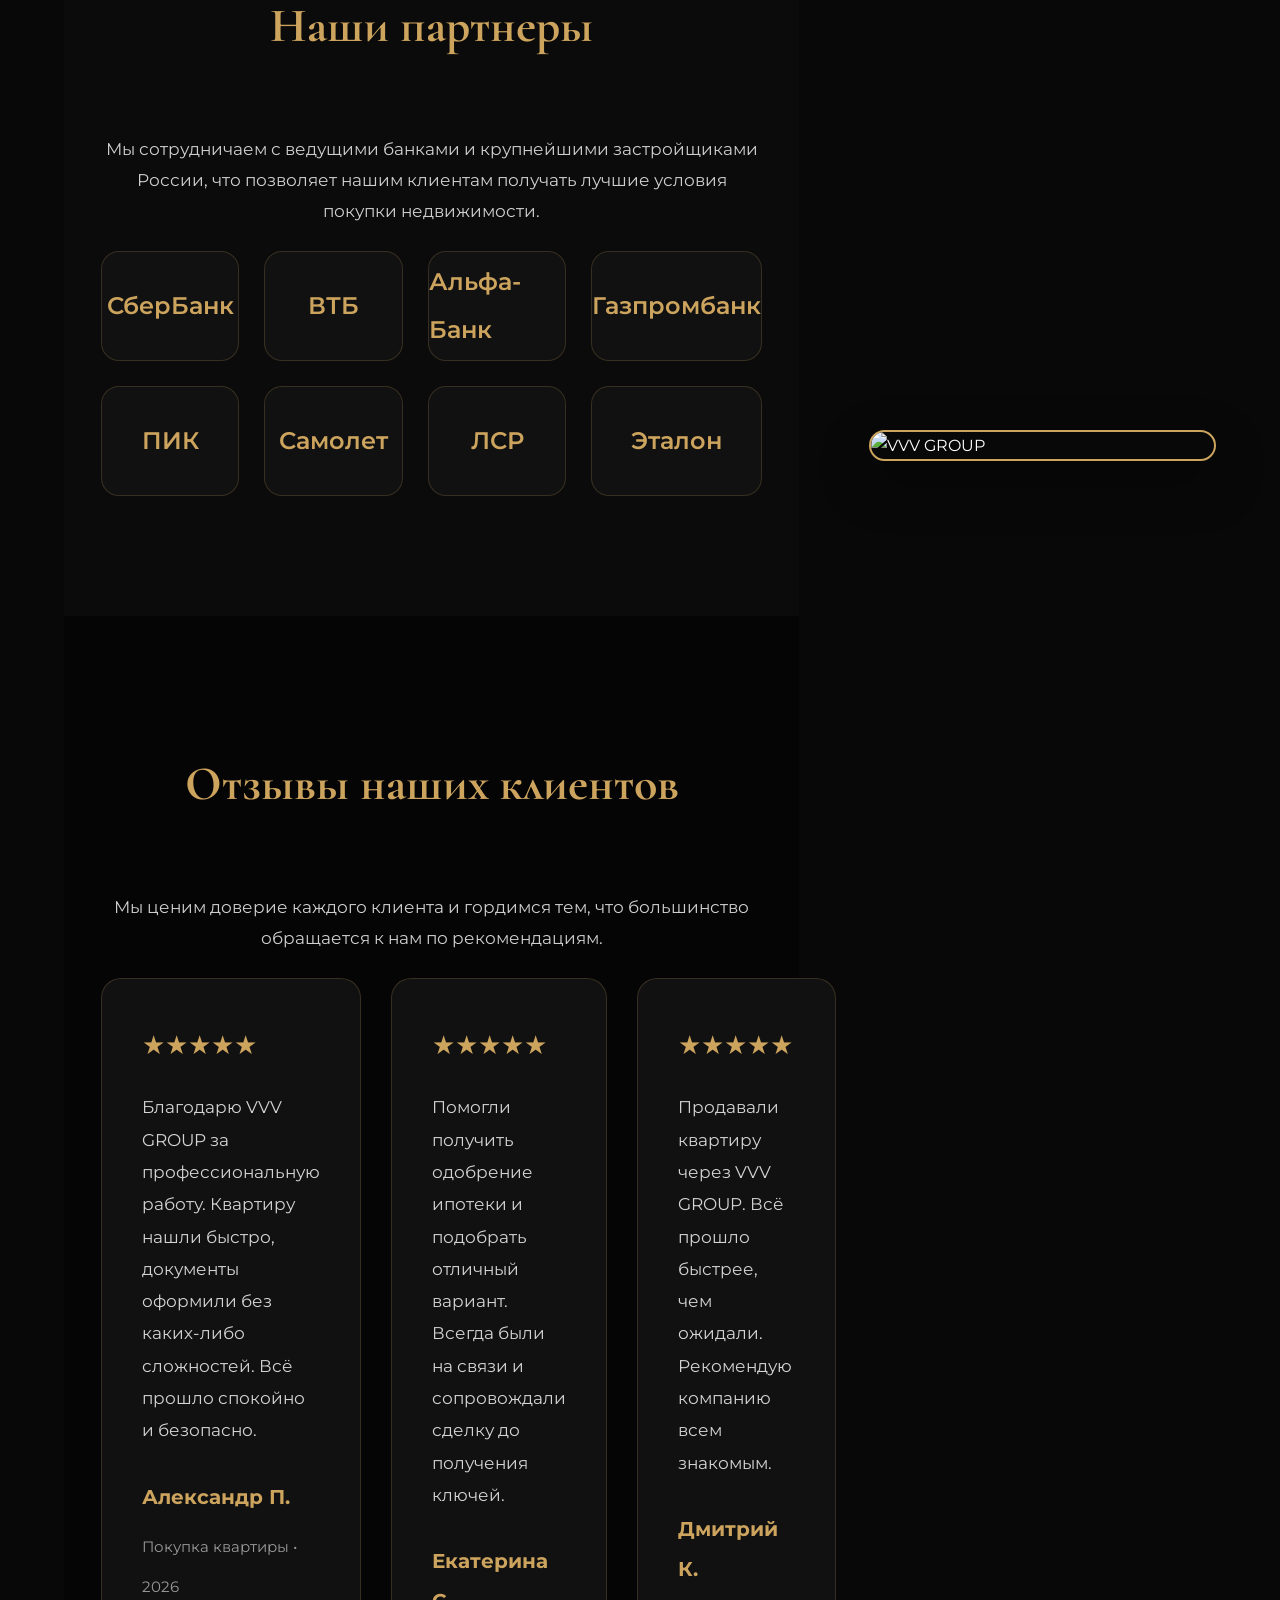
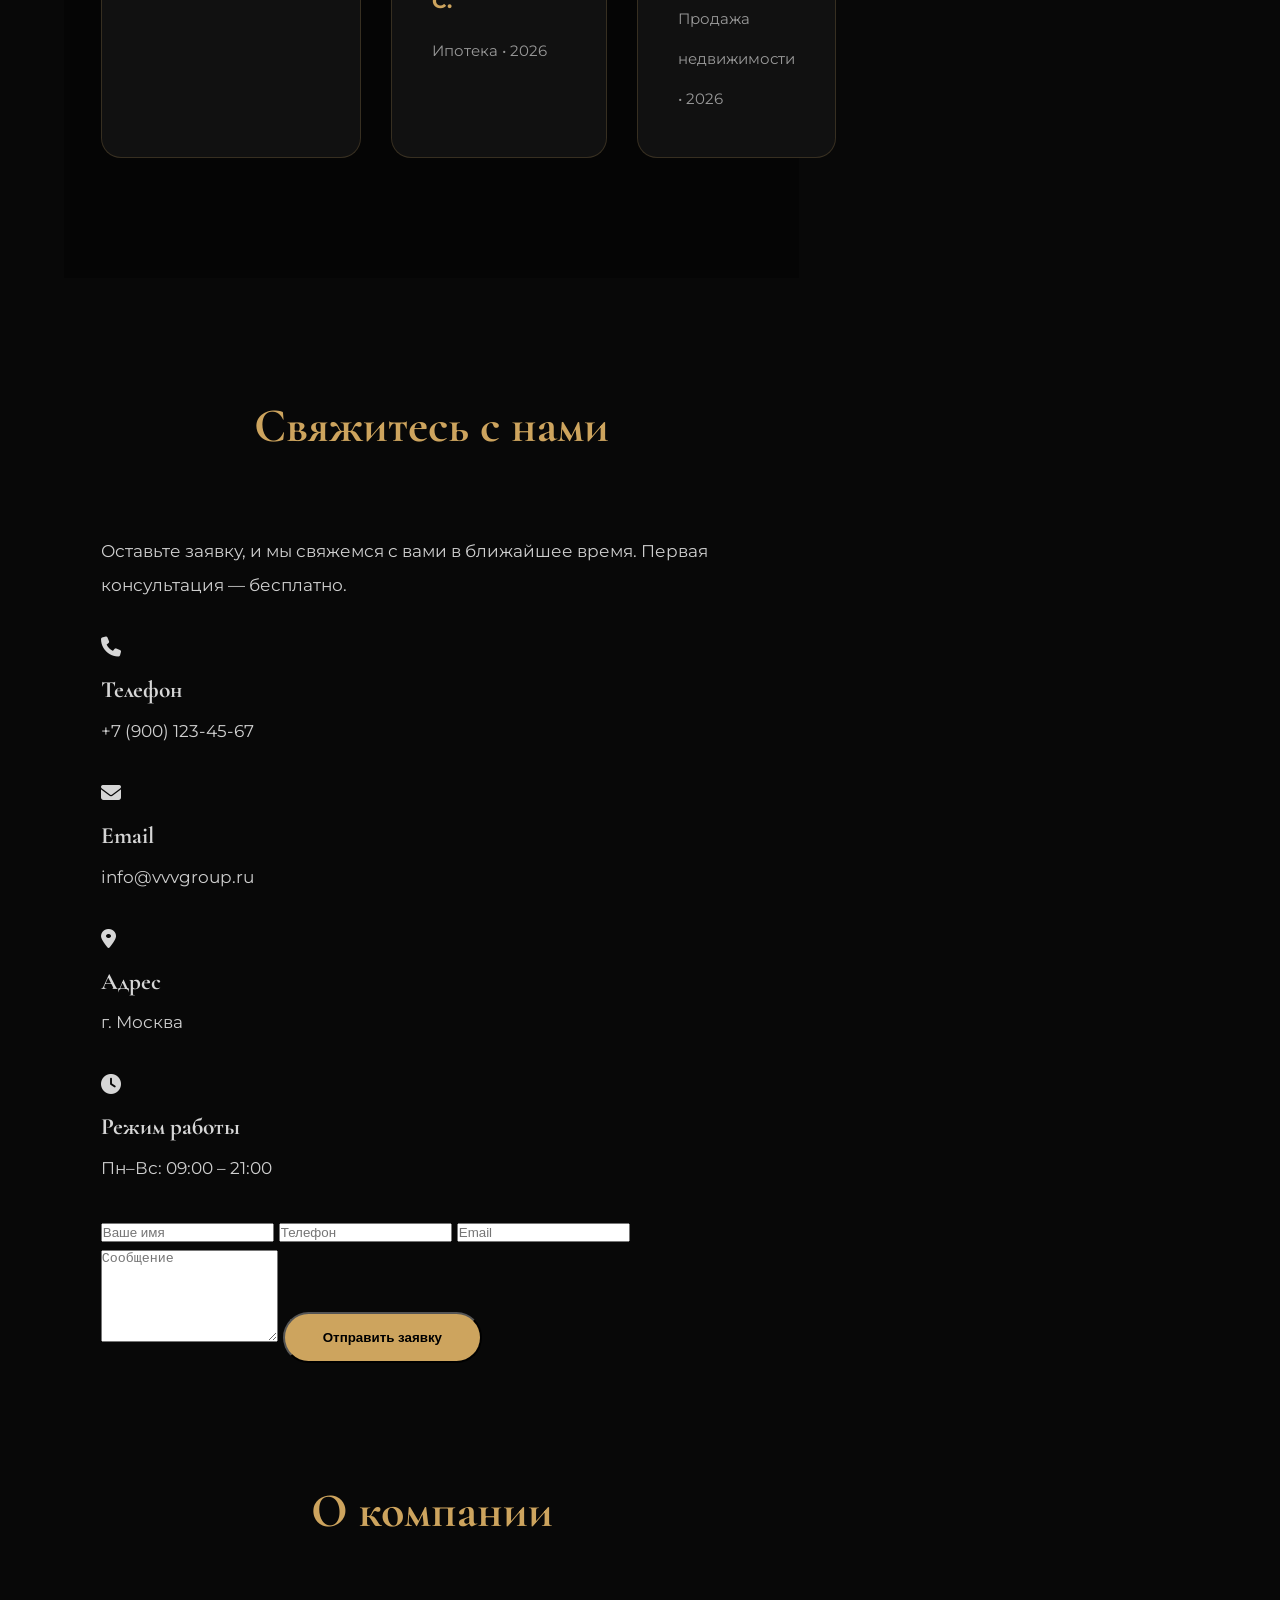
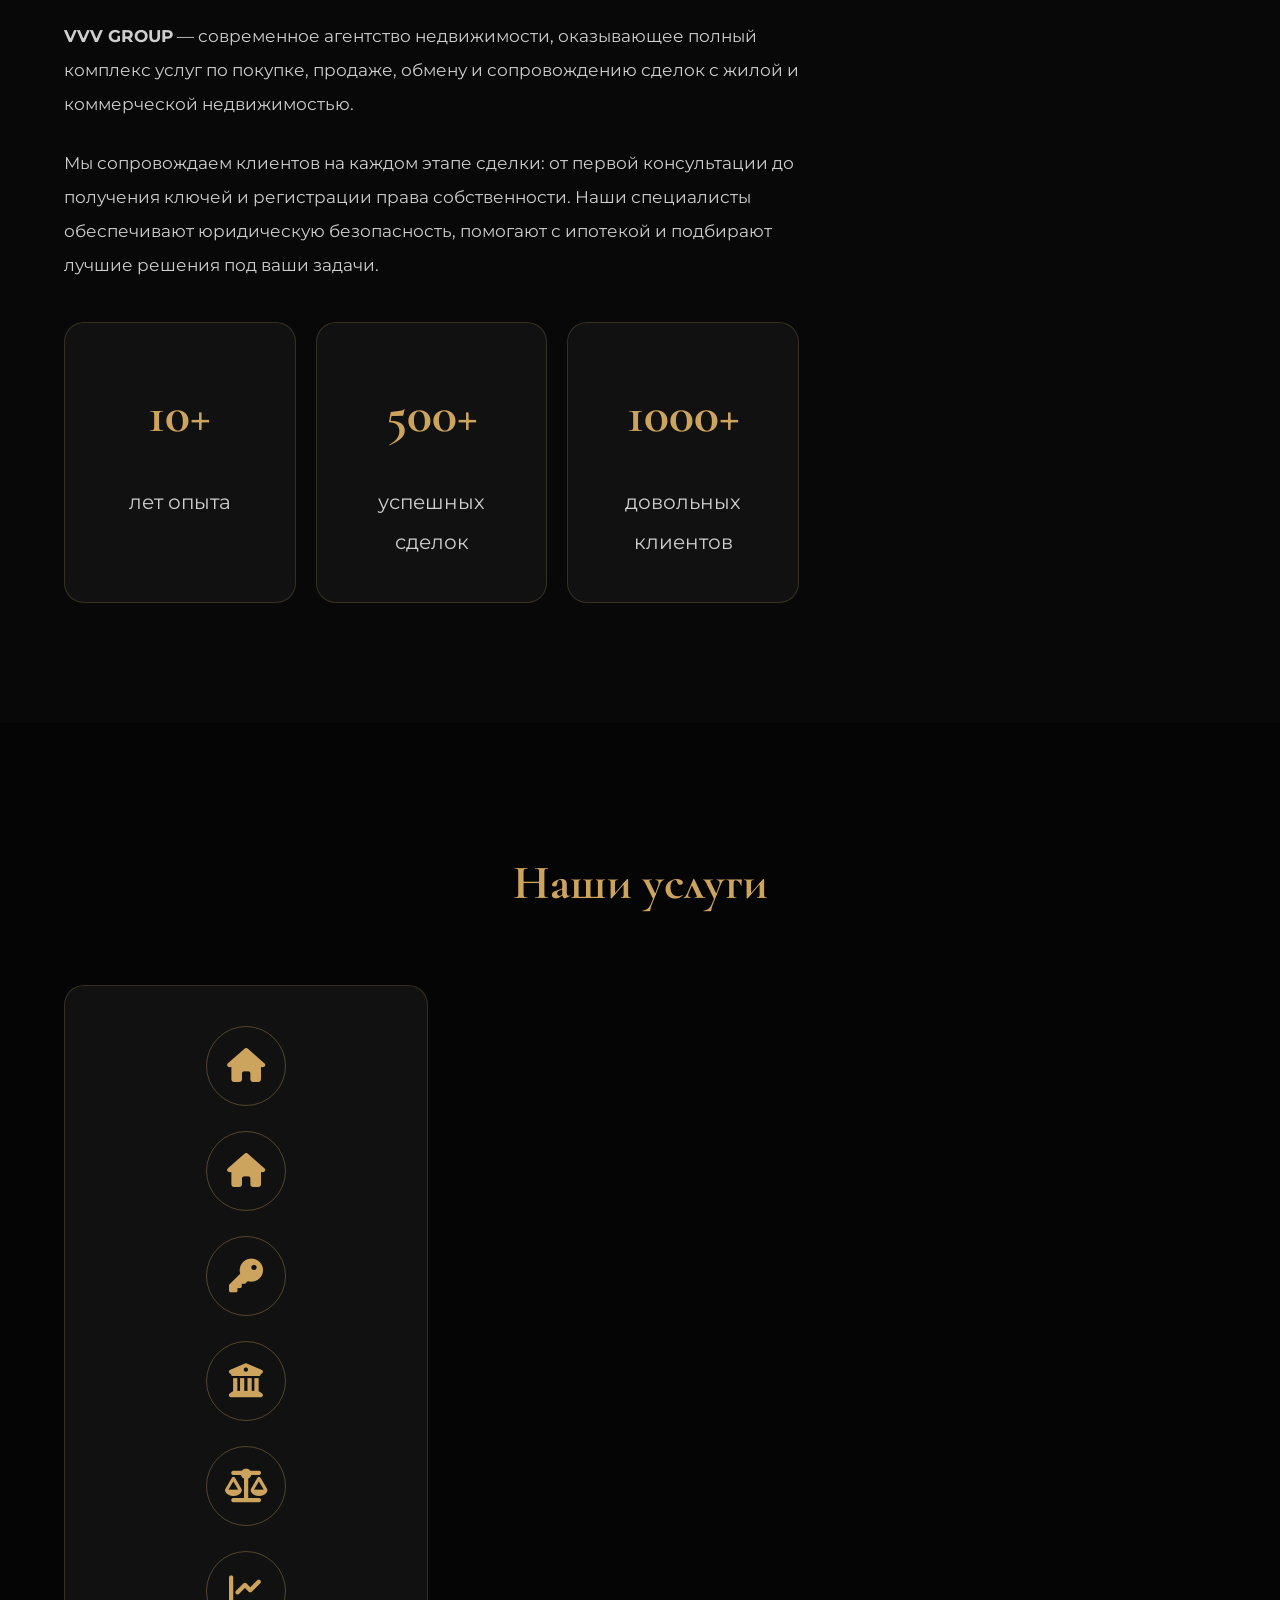
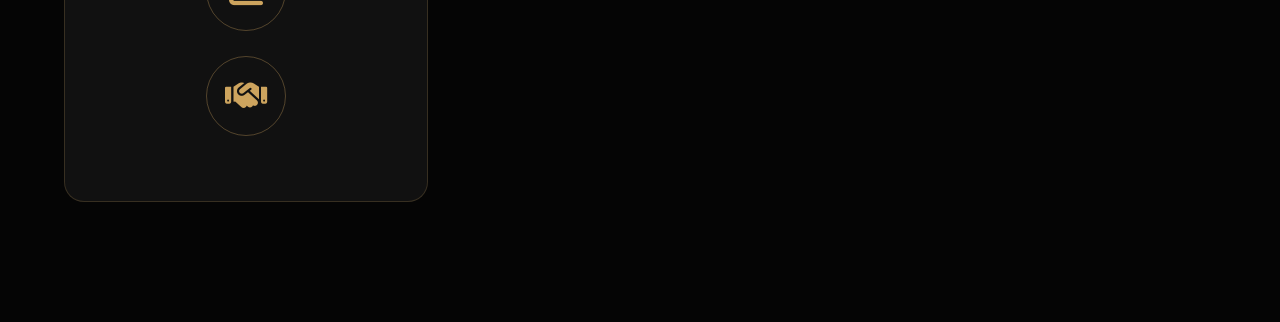
==== commit 3f509422: "Update index.html" ====
--- a/index.html
+++ b/index.html
@@ -464,6 +464,109 @@
                 <span>Продажа недвижимости • 2026</span>
 
             </div>
+
+        </div>
+
+    </div>
+
+</section>
+
+            <!-- =====================================
+CONTACTS
+===================================== -->
+
+<section class="contacts" id="contacts">
+
+    <div class="container">
+
+        <h2>Свяжитесь с нами</h2>
+
+        <p class="contacts-text">
+
+            Оставьте заявку, и мы свяжемся с вами в ближайшее время.
+            Первая консультация — бесплатно.
+
+        </p>
+
+        <div class="contacts-wrapper">
+
+            <div class="contact-info">
+
+                <div class="contact-item">
+
+                    <i class="fa-solid fa-phone"></i>
+
+                    <div>
+
+                        <h3>Телефон</h3>
+
+                        <p>+7 (900) 123-45-67</p>
+
+                    </div>
+
+                </div>
+
+                <div class="contact-item">
+
+                    <i class="fa-solid fa-envelope"></i>
+
+                    <div>
+
+                        <h3>Email</h3>
+
+                        <p>info@vvvgroup.ru</p>
+
+                    </div>
+
+                </div>
+
+                <div class="contact-item">
+
+                    <i class="fa-solid fa-location-dot"></i>
+
+                    <div>
+
+                        <h3>Адрес</h3>
+
+                        <p>г. Москва</p>
+
+                    </div>
+
+                </div>
+
+                <div class="contact-item">
+
+                    <i class="fa-solid fa-clock"></i>
+
+                    <div>
+
+                        <h3>Режим работы</h3>
+
+                        <p>Пн–Вс: 09:00 – 21:00</p>
+
+                    </div>
+
+                </div>
+
+            </div>
+
+            <form class="contact-form" action="php/send.php" method="POST">
+
+                <input type="text" name="name" placeholder="Ваше имя" required>
+
+                <input type="tel" name="phone" placeholder="Телефон" required>
+
+                <input type="email" name="email" placeholder="Email">
+
+                <textarea name="message" rows="6" placeholder="Сообщение"></textarea>
+
+                <button type="submit" class="gold-btn">
+
+                    Отправить заявку
+
+                </button>
+
+            </form>
 
         </div>
 
--- a/css/style.css
+++ b/css/style.css
@@ -831,3 +831,103 @@
     transform:translateY(-6px);
 
 }
+
+/*=====================================
+REVIEWS
+=====================================*/
+
+.reviews{
+
+    padding:120px 0;
+
+    background:#050505;
+
+}
+
+.reviews-text{
+
+    max-width:700px;
+
+    margin:0 auto 60px;
+
+    text-align:center;
+
+    color:#cfcfcf;
+
+    font-size:18px;
+
+    line-height:1.8;
+
+}
+
+.reviews-grid{
+
+    display:grid;
+
+    grid-template-columns:repeat(3,1fr);
+
+    gap:30px;
+
+}
+
+.review-card{
+
+    background:#111;
+
+    border:1px solid rgba(205,164,94,.2);
+
+    border-radius:20px;
+
+    padding:40px;
+
+    transition:.35s;
+
+}
+
+.review-card:hover{
+
+    transform:translateY(-10px);
+
+    border-color:var(--gold);
+
+    box-shadow:0 20px 40px rgba(205,164,94,.15);
+
+}
+
+.stars{
+
+    font-size:26px;
+
+    color:var(--gold);
+
+    margin-bottom:20px;
+
+}
+
+.review-card p{
+
+    color:#d4d4d4;
+
+    line-height:1.9;
+
+    margin-bottom:30px;
+
+}
+
+.review-card h4{
+
+    color:var(--gold);
+
+    margin-bottom:8px;
+
+    font-size:20px;
+
+}
+
+.review-card span{
+
+    color:#999;
+
+    font-size:15px;
+
+}
--- a/css/adaptive.css
+++ b/css/adaptive.css
@@ -235,3 +235,27 @@
     }
 
 }
+
+/*=====================================
+REVIEWS
+=====================================*/
+
+@media(max-width:992px){
+
+    .reviews-grid{
+
+        grid-template-columns:repeat(2,1fr);
+
+    }
+
+}
+
+@media(max-width:768px){
+
+    .reviews-grid{
+
+        grid-template-columns:1fr;
+
+    }
+
+}
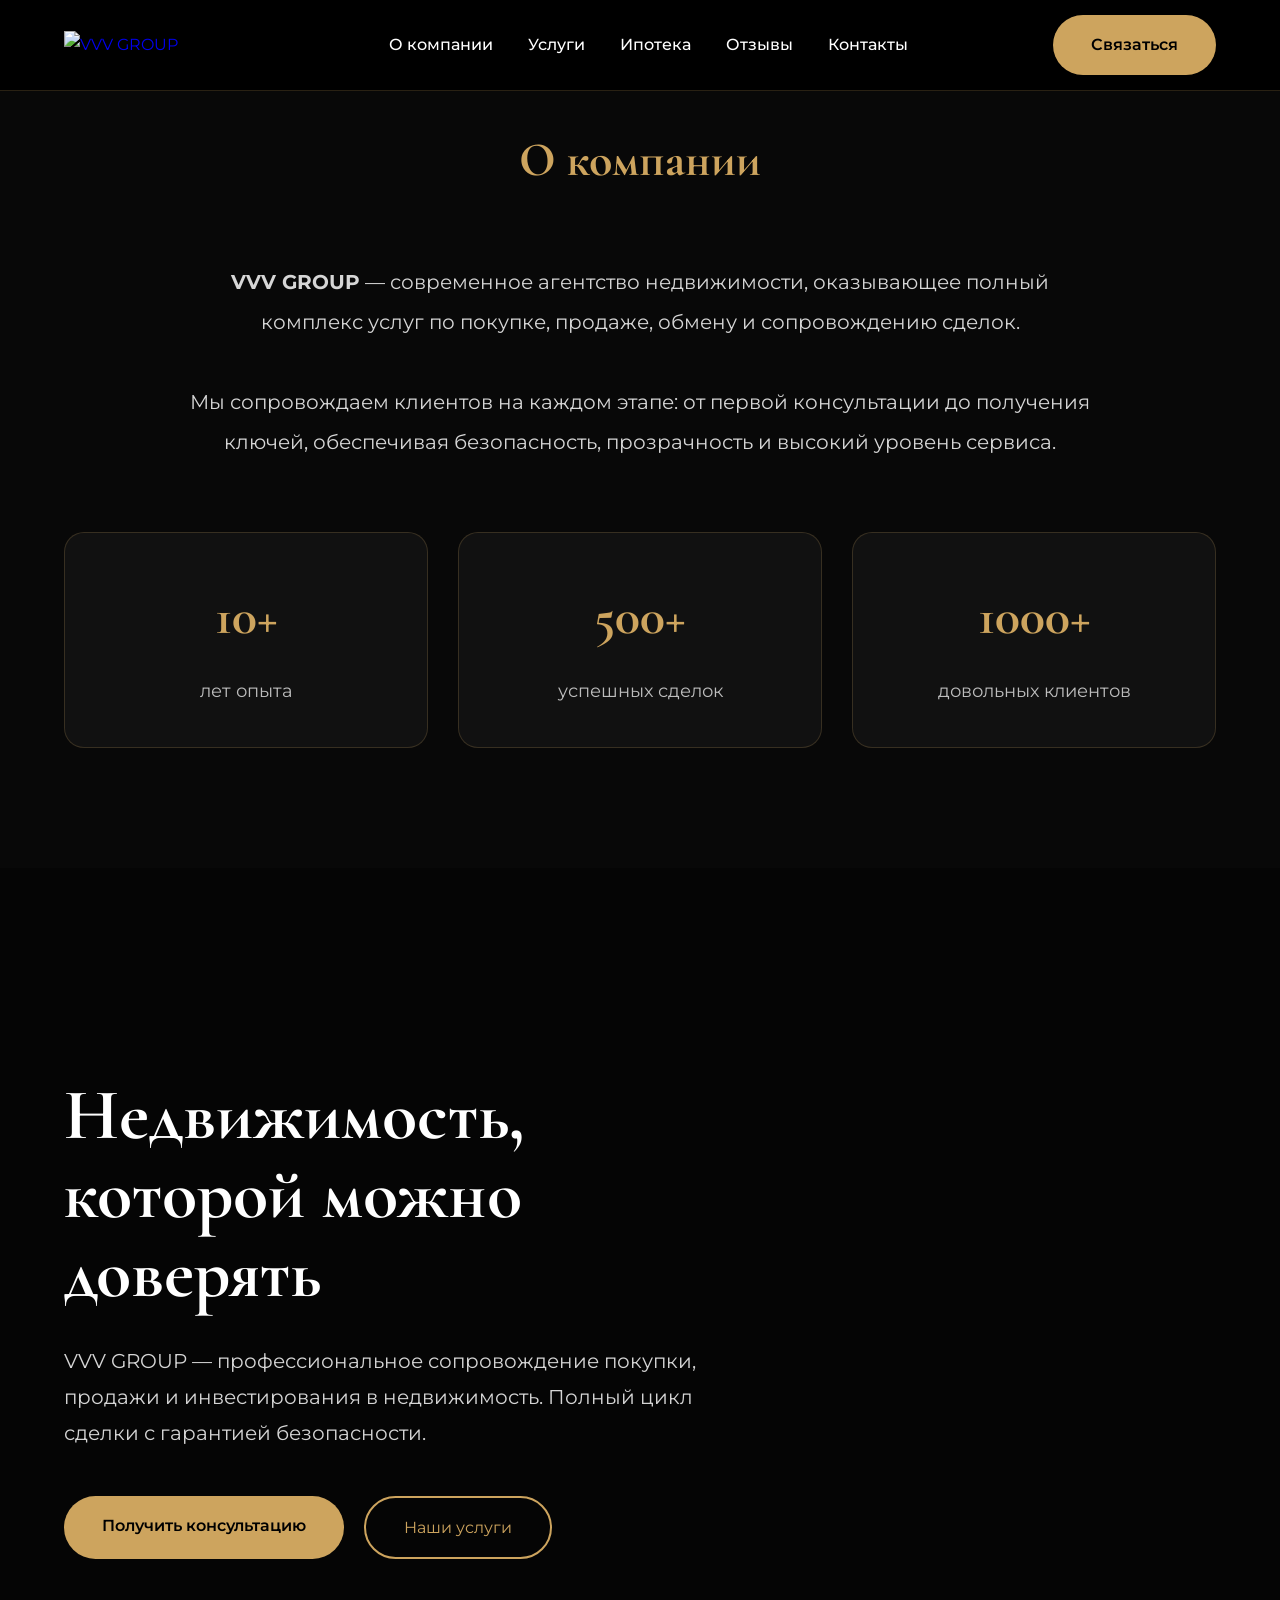
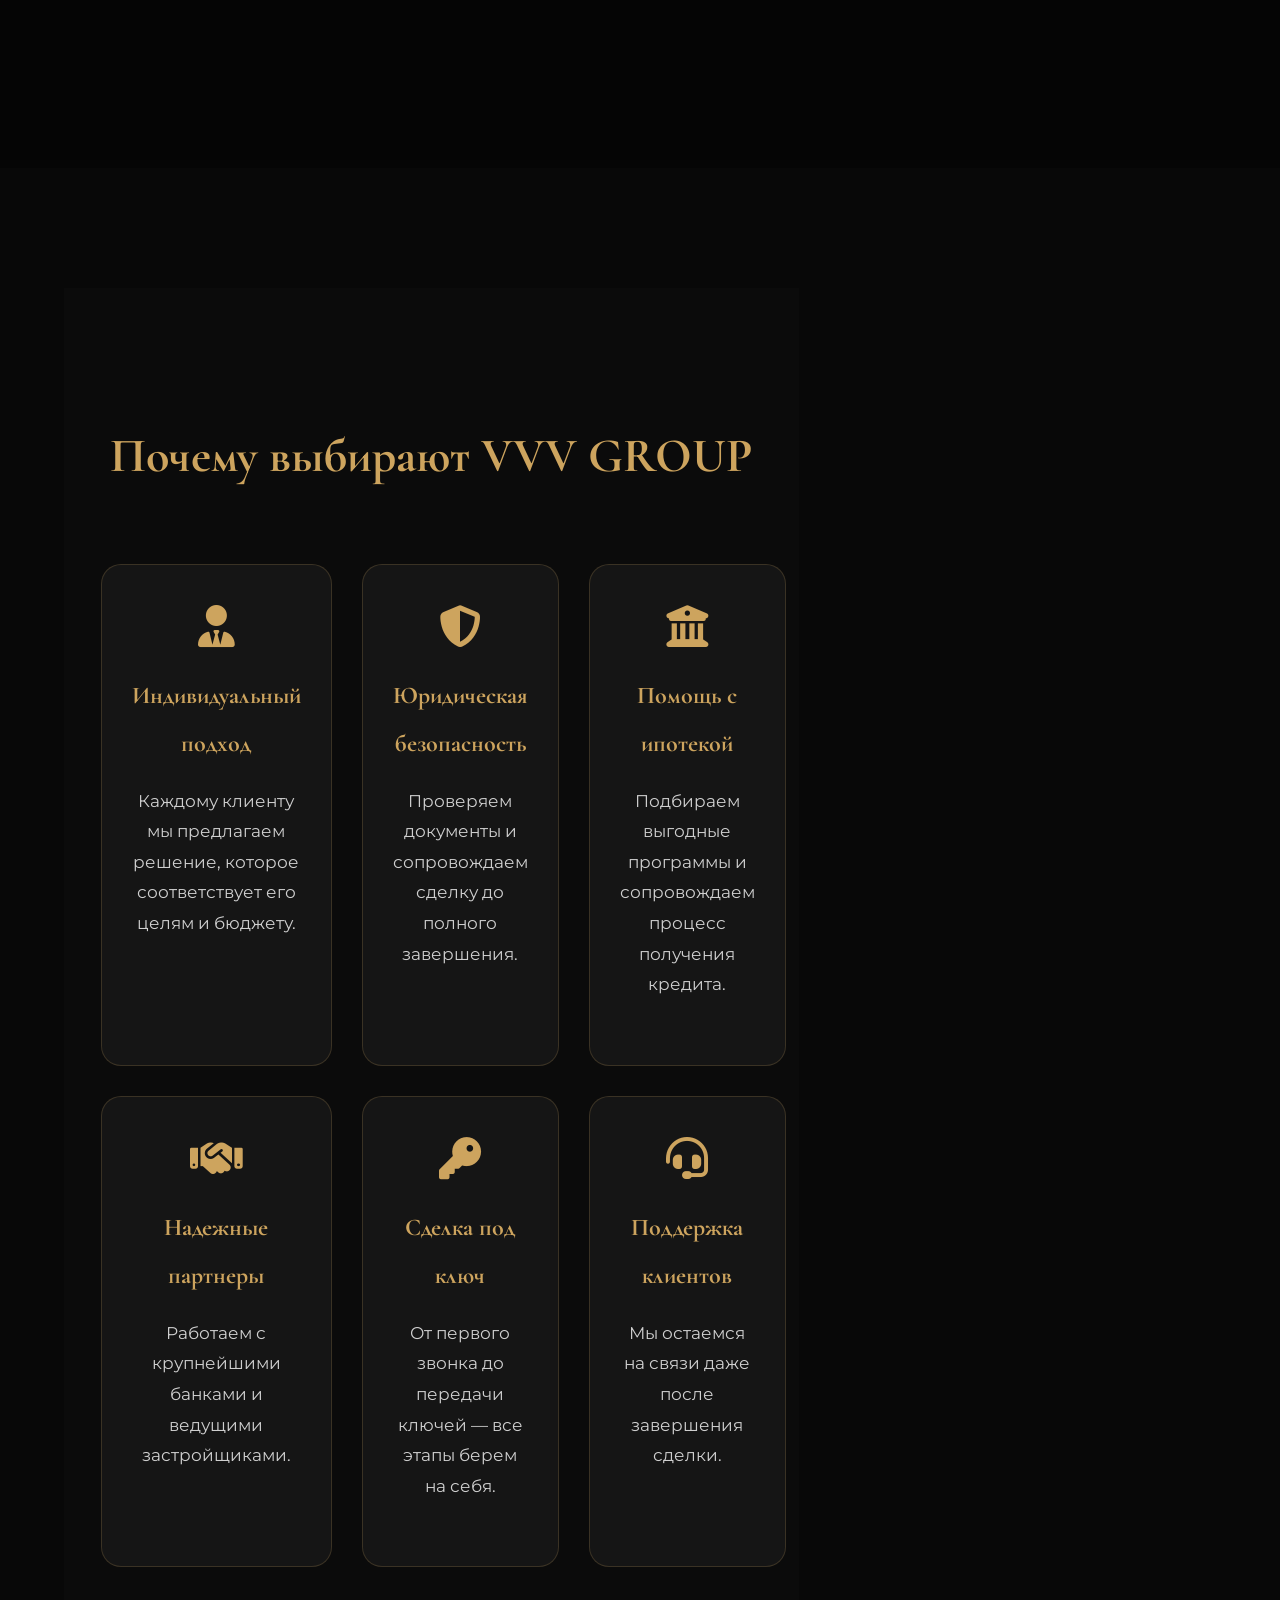
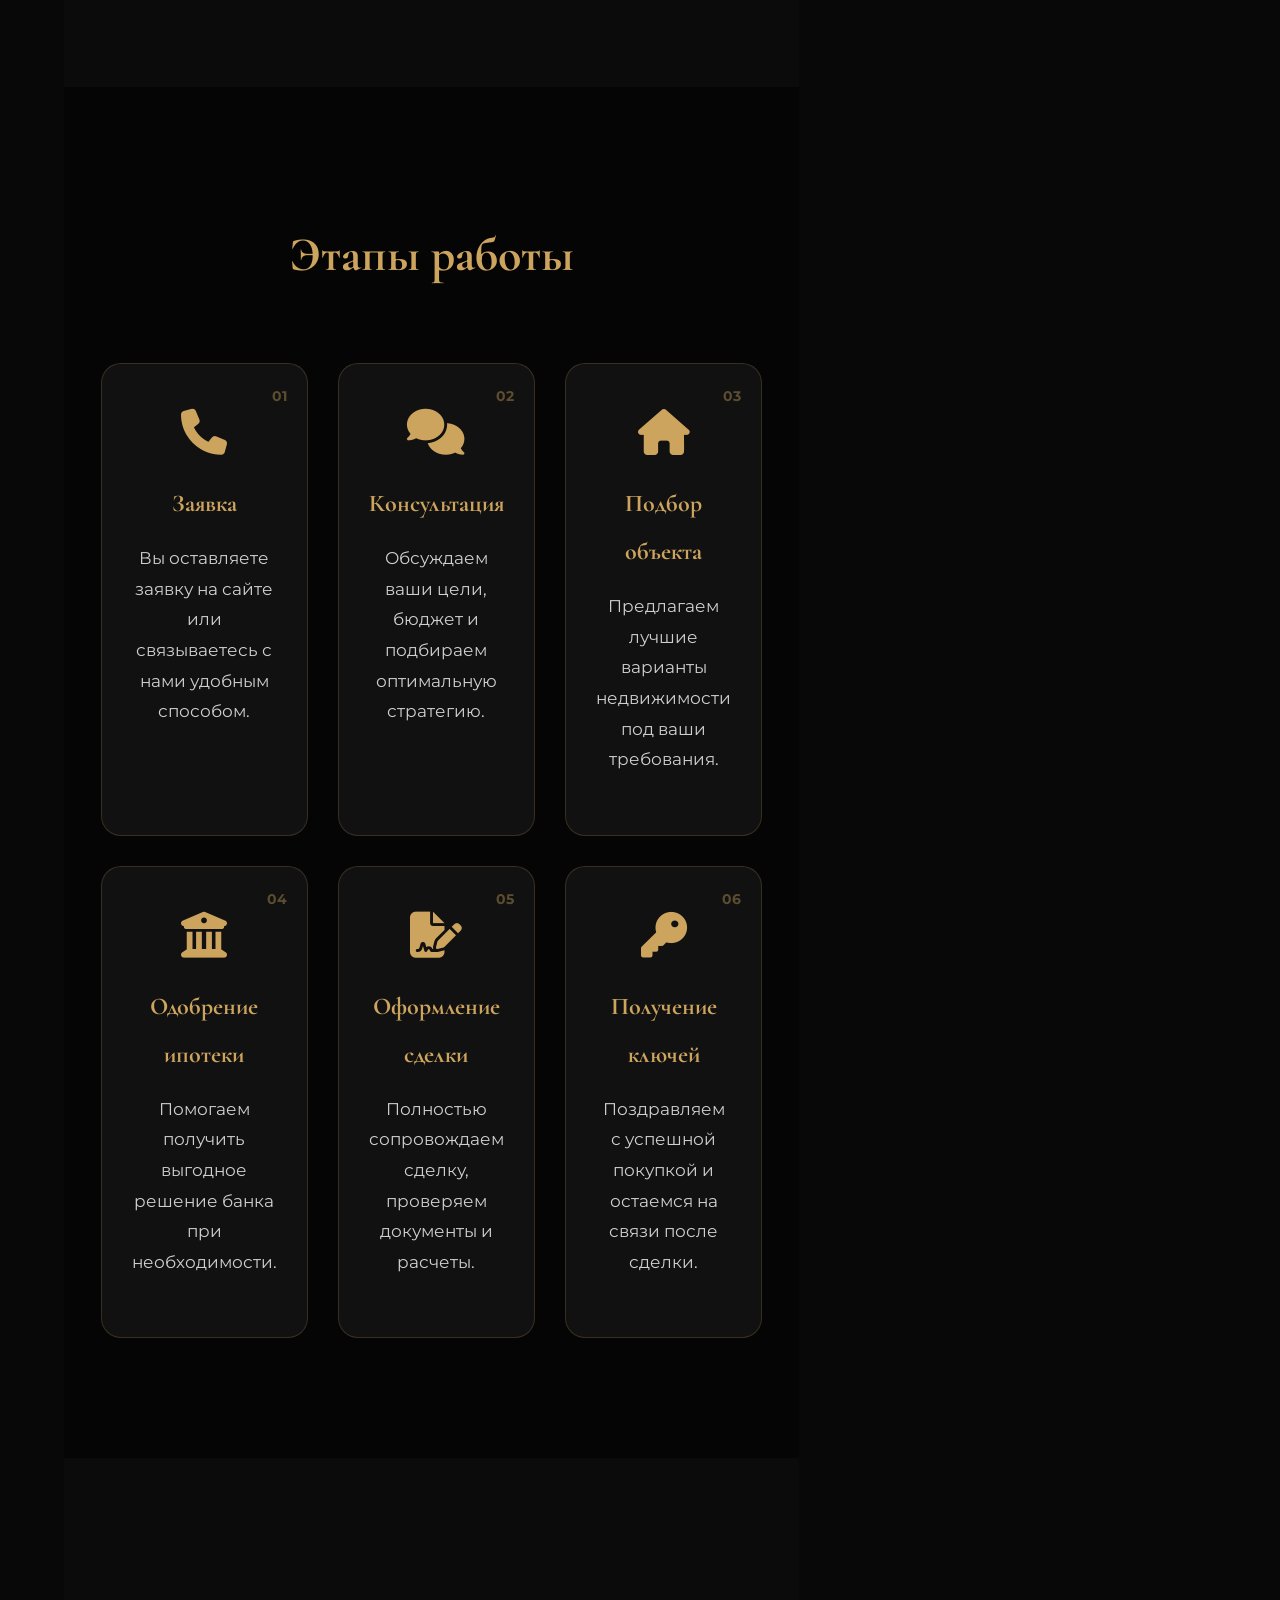
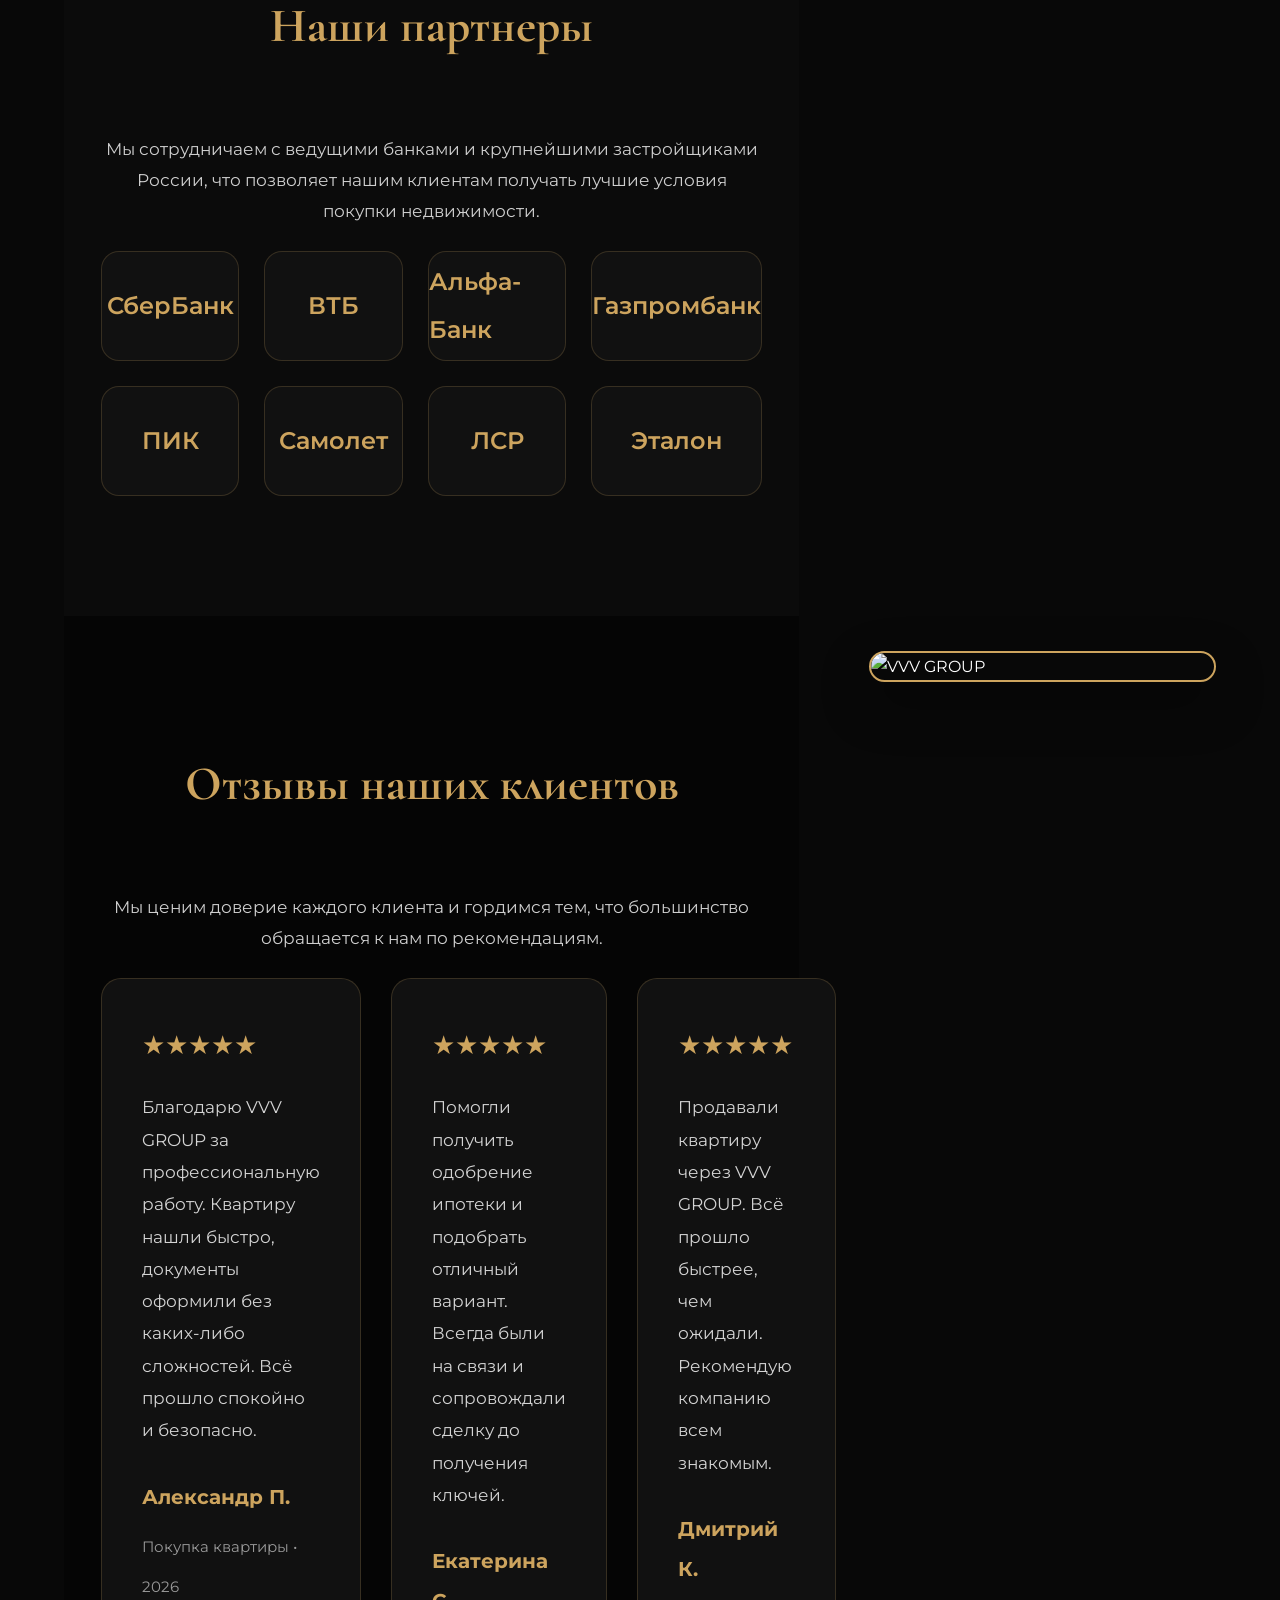
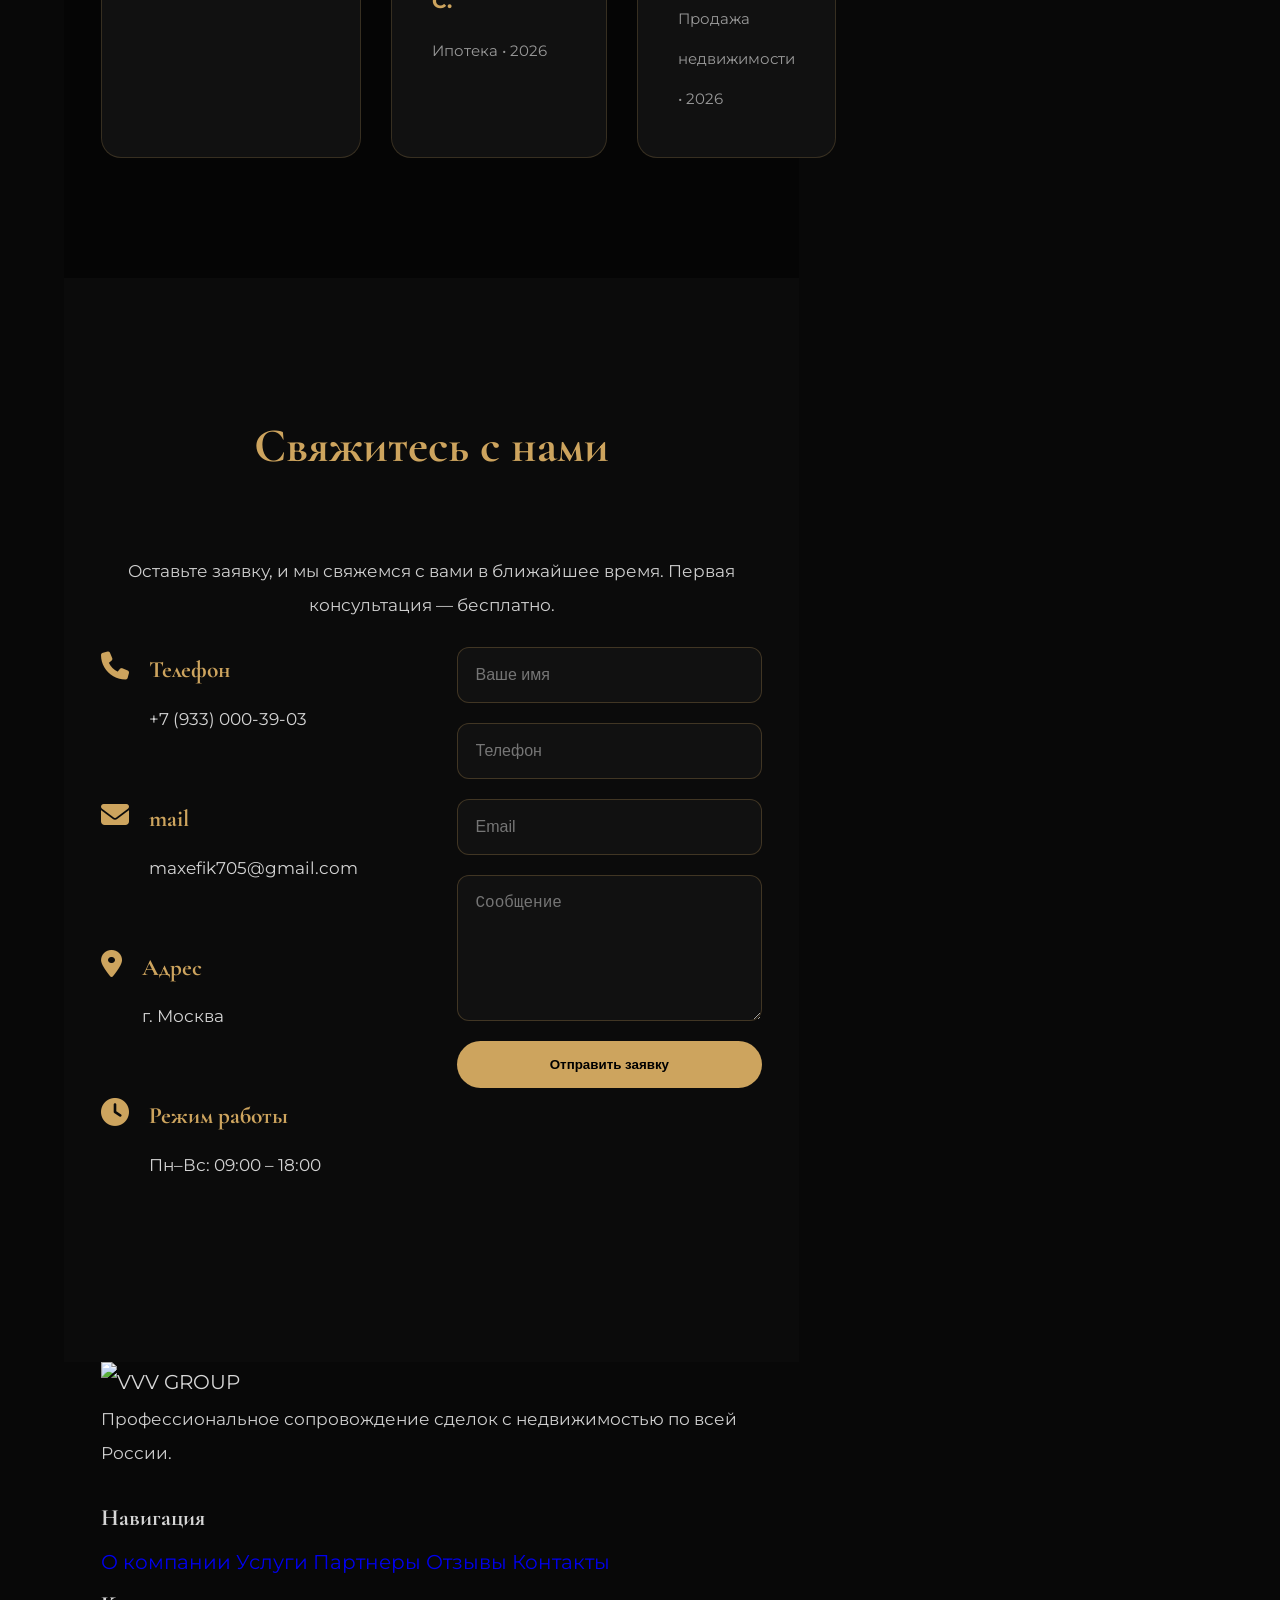
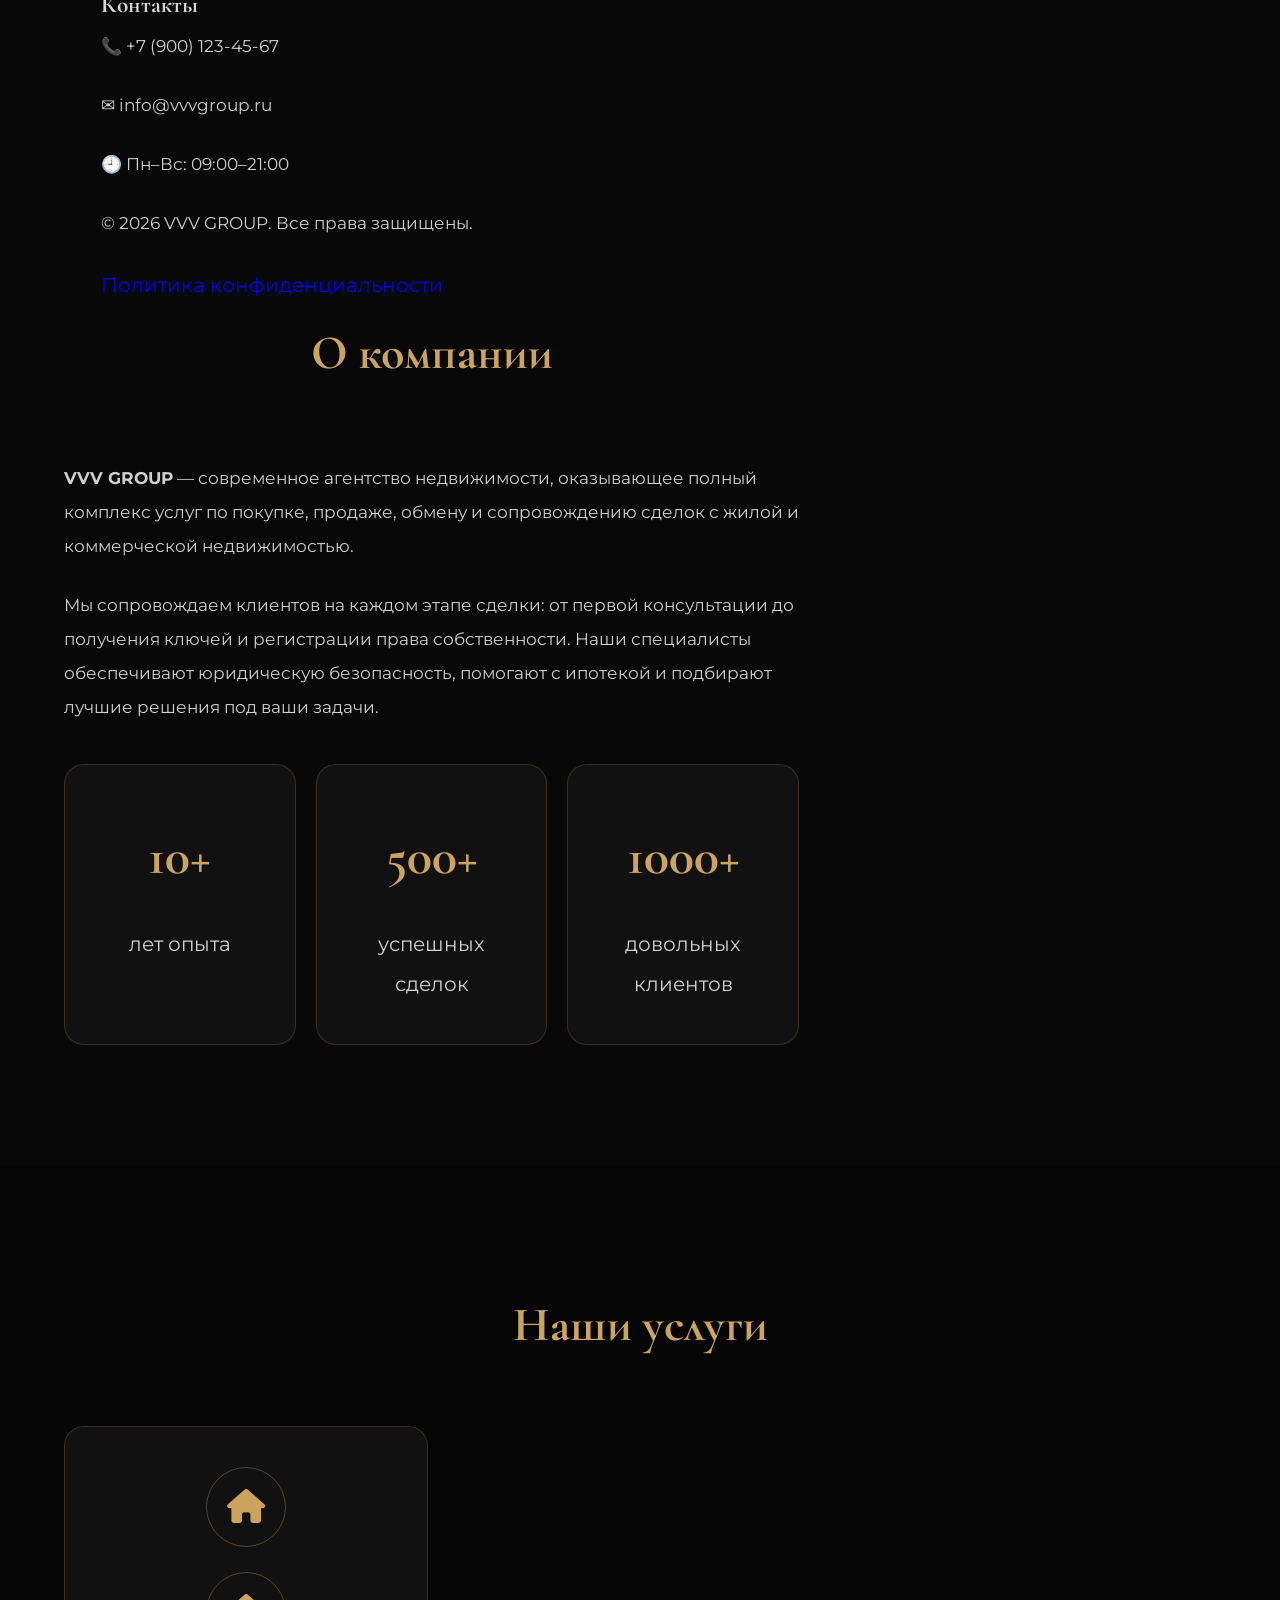
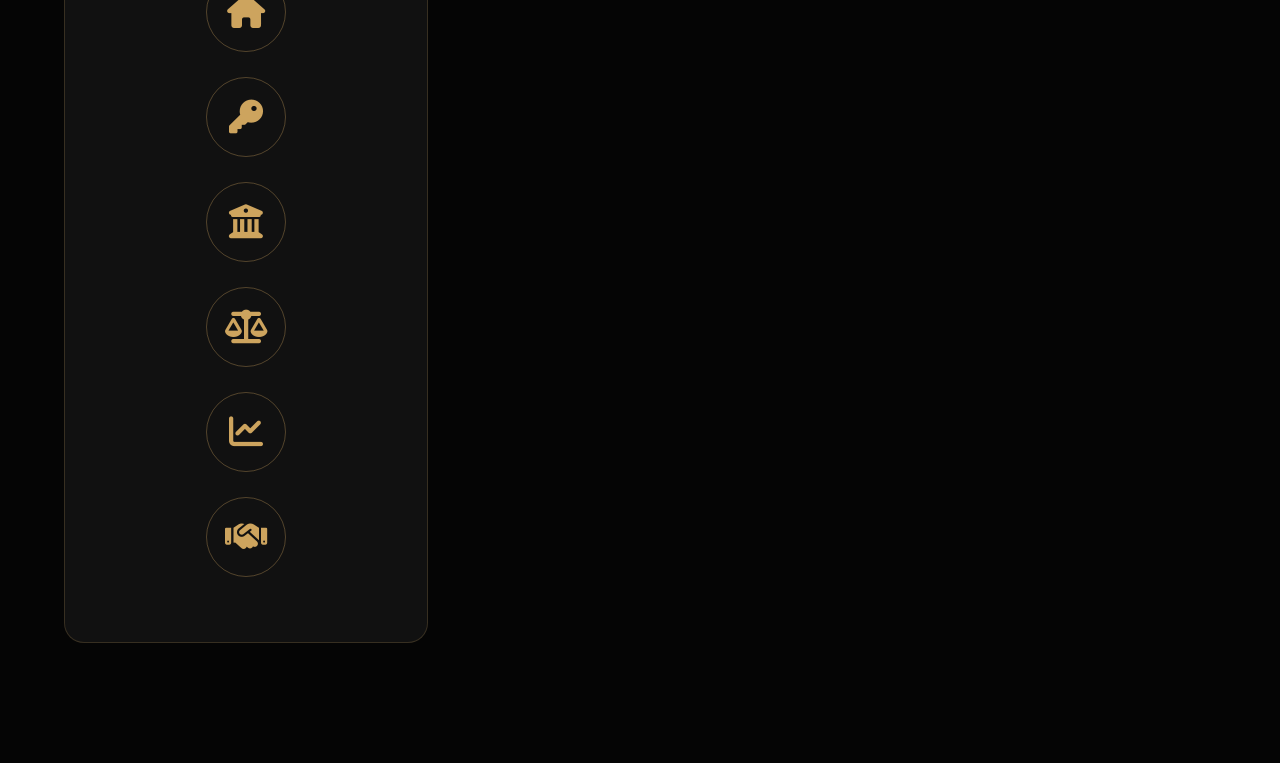
==== commit 74eeb21b: "Update index.html" ====
--- a/index.html
+++ b/index.html
@@ -500,7 +500,7 @@
 
                         <h3>Телефон</h3>
 
-                        <p>+7 (900) 123-45-67</p>
+                        <p>+7 (933) 000-39-03</p>
 
                     </div>
 
@@ -512,9 +512,9 @@
 
                     <div>
 
-                        <h3>Email</h3>
-
-                        <p>info@vvvgroup.ru</p>
+                        <h3>mail</h3>
+
+                        <p>maxefik705@gmail.com</p>
 
                     </div>
 
@@ -542,7 +542,7 @@
 
                         <h3>Режим работы</h3>
 
-                        <p>Пн–Вс: 09:00 – 21:00</p>
+                        <p>Пн–Вс: 09:00 – 18:00</p>
 
                     </div>
 
@@ -573,6 +573,77 @@
     </div>
 
 </section>
+
+            <!-- =====================================
+FOOTER
+===================================== -->
+
+<footer class="footer">
+
+    <div class="container">
+
+        <div class="footer-top">
+
+            <div class="footer-logo">
+
+                <img src="images/logo.png" alt="VVV GROUP">
+
+                <p>
+                    Профессиональное сопровождение сделок
+                    с недвижимостью по всей России.
+                </p>
+
+            </div>
+
+            <div class="footer-menu">
+
+                <h3>Навигация</h3>
+
+                <a href="#about">О компании</a>
+
+                <a href="#services">Услуги</a>
+
+                <a href="#partners">Партнеры</a>
+
+                <a href="#reviews">Отзывы</a>
+
+                <a href="#contacts">Контакты</a>
+
+            </div>
+
+            <div class="footer-contacts">
+
+                <h3>Контакты</h3>
+
+                <p>📞 +7 (900) 123-45-67</p>
+
+                <p>✉ info@vvvgroup.ru</p>
+
+                <p>🕘 Пн–Вс: 09:00–21:00</p>
+
+            </div>
+
+        </div>
+
+        <div class="footer-bottom">
+
+            <p>
+
+                © 2026 VVV GROUP. Все права защищены.
+
+            </p>
+
+            <a href="privacy.html">
+
+                Политика конфиденциальности
+
+            </a>
+
+        </div>
+
+    </div>
+
+</footer>
 
             <h2>О компании</h2>
 
--- a/css/style.css
+++ b/css/style.css
@@ -931,3 +931,117 @@
     font-size:15px;
 
 }
+
+/*=====================================
+CONTACTS
+=====================================*/
+
+.contacts{
+
+    padding:120px 0;
+
+    background:#0b0b0b;
+
+}
+
+.contacts-text{
+
+    max-width:700px;
+
+    margin:0 auto 60px;
+
+    text-align:center;
+
+    color:#cfcfcf;
+
+}
+
+.contacts-wrapper{
+
+    display:grid;
+
+    grid-template-columns:1fr 1fr;
+
+    gap:50px;
+
+}
+
+.contact-item{
+
+    display:flex;
+
+    align-items:flex-start;
+
+    gap:20px;
+
+    margin-bottom:35px;
+
+}
+
+.contact-item i{
+
+    font-size:28px;
+
+    color:var(--gold);
+
+    margin-top:5px;
+
+}
+
+.contact-item h3{
+
+    color:var(--gold);
+
+    margin-bottom:8px;
+
+}
+
+.contact-item p{
+
+    color:#d4d4d4;
+
+}
+
+.contact-form{
+
+    display:flex;
+
+    flex-direction:column;
+
+    gap:20px;
+
+}
+
+.contact-form input,
+.contact-form textarea{
+
+    background:#111;
+
+    border:1px solid rgba(205,164,94,.25);
+
+    border-radius:12px;
+
+    padding:18px;
+
+    color:#fff;
+
+    font-size:16px;
+
+    outline:none;
+
+}
+
+.contact-form input:focus,
+.contact-form textarea:focus{
+
+    border-color:var(--gold);
+
+}
+
+.contact-form button{
+
+    border:none;
+
+    cursor:pointer;
+
+}
--- a/css/adaptive.css
+++ b/css/adaptive.css
@@ -259,3 +259,17 @@
     }
 
 }
+
+/*=====================================
+CONTACTS
+=====================================*/
+
+@media(max-width:768px){
+
+    .contacts-wrapper{
+
+        grid-template-columns:1fr;
+
+    }
+
+}
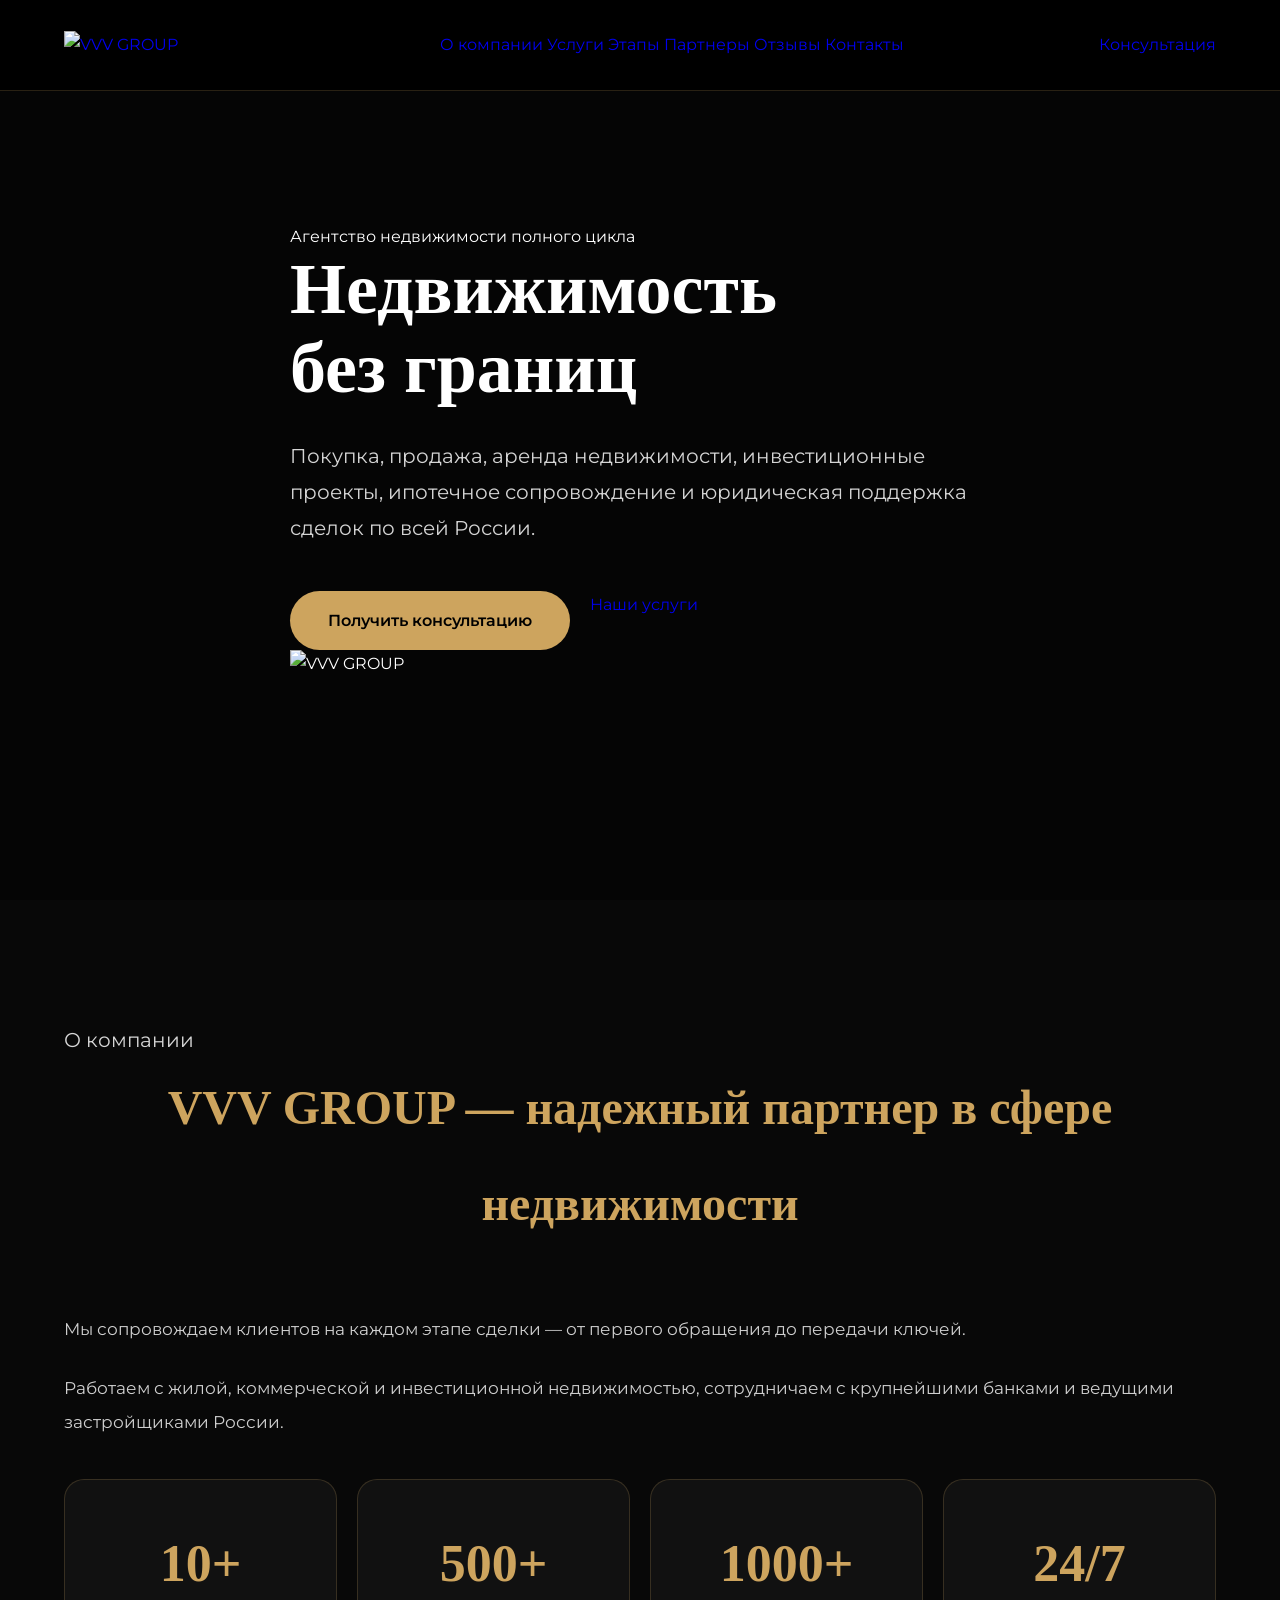
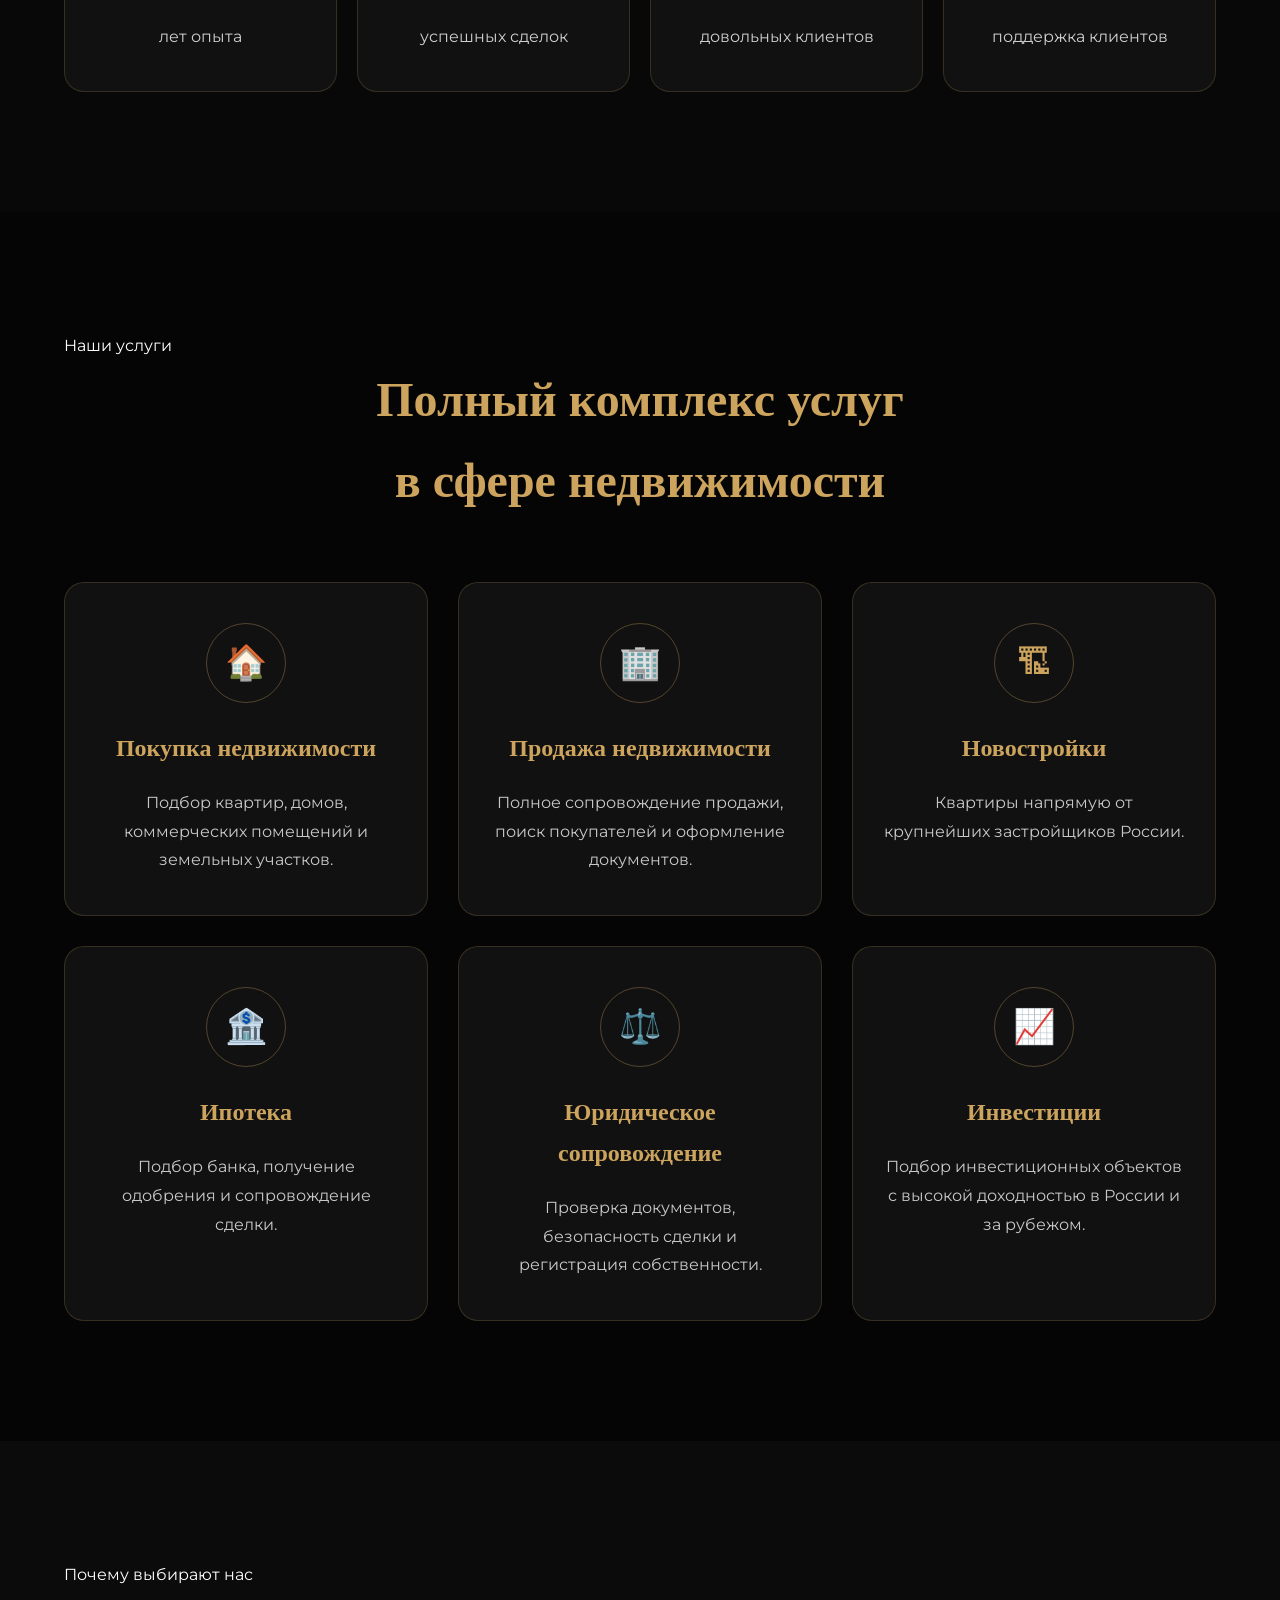
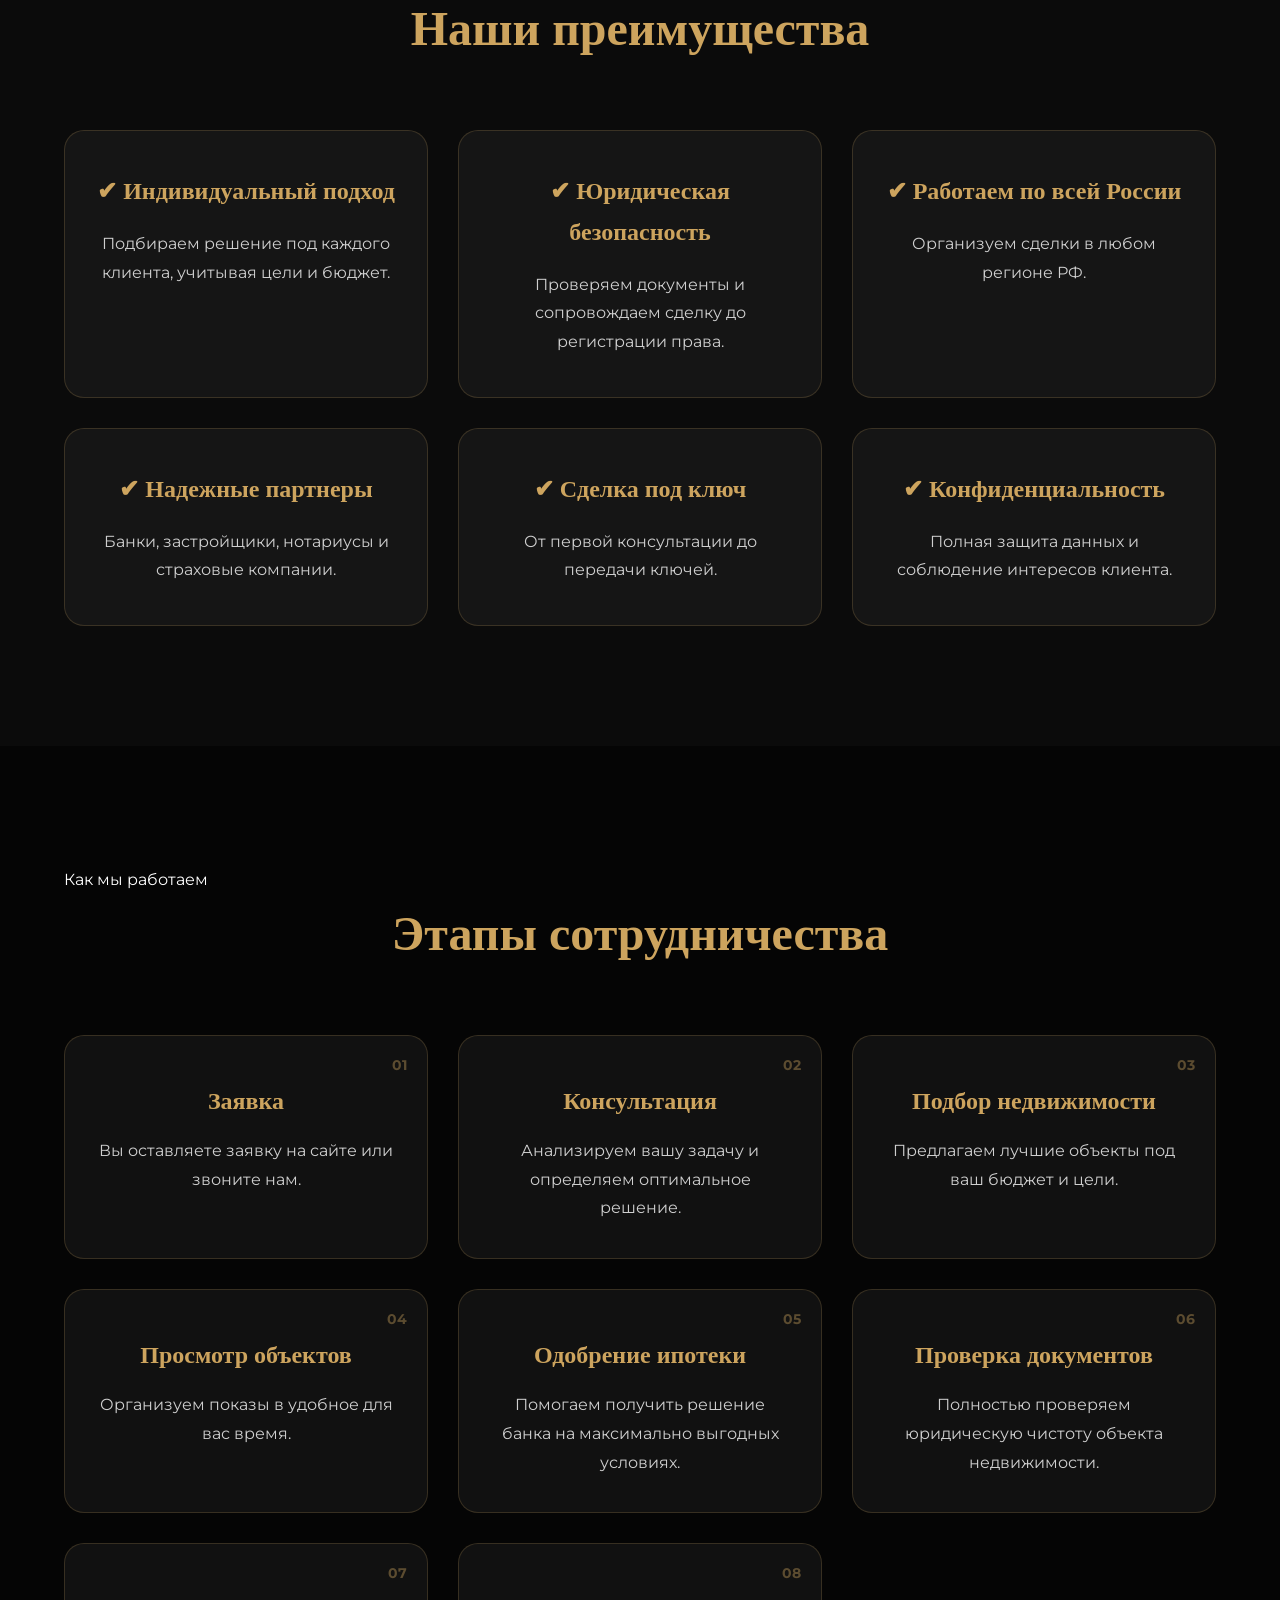
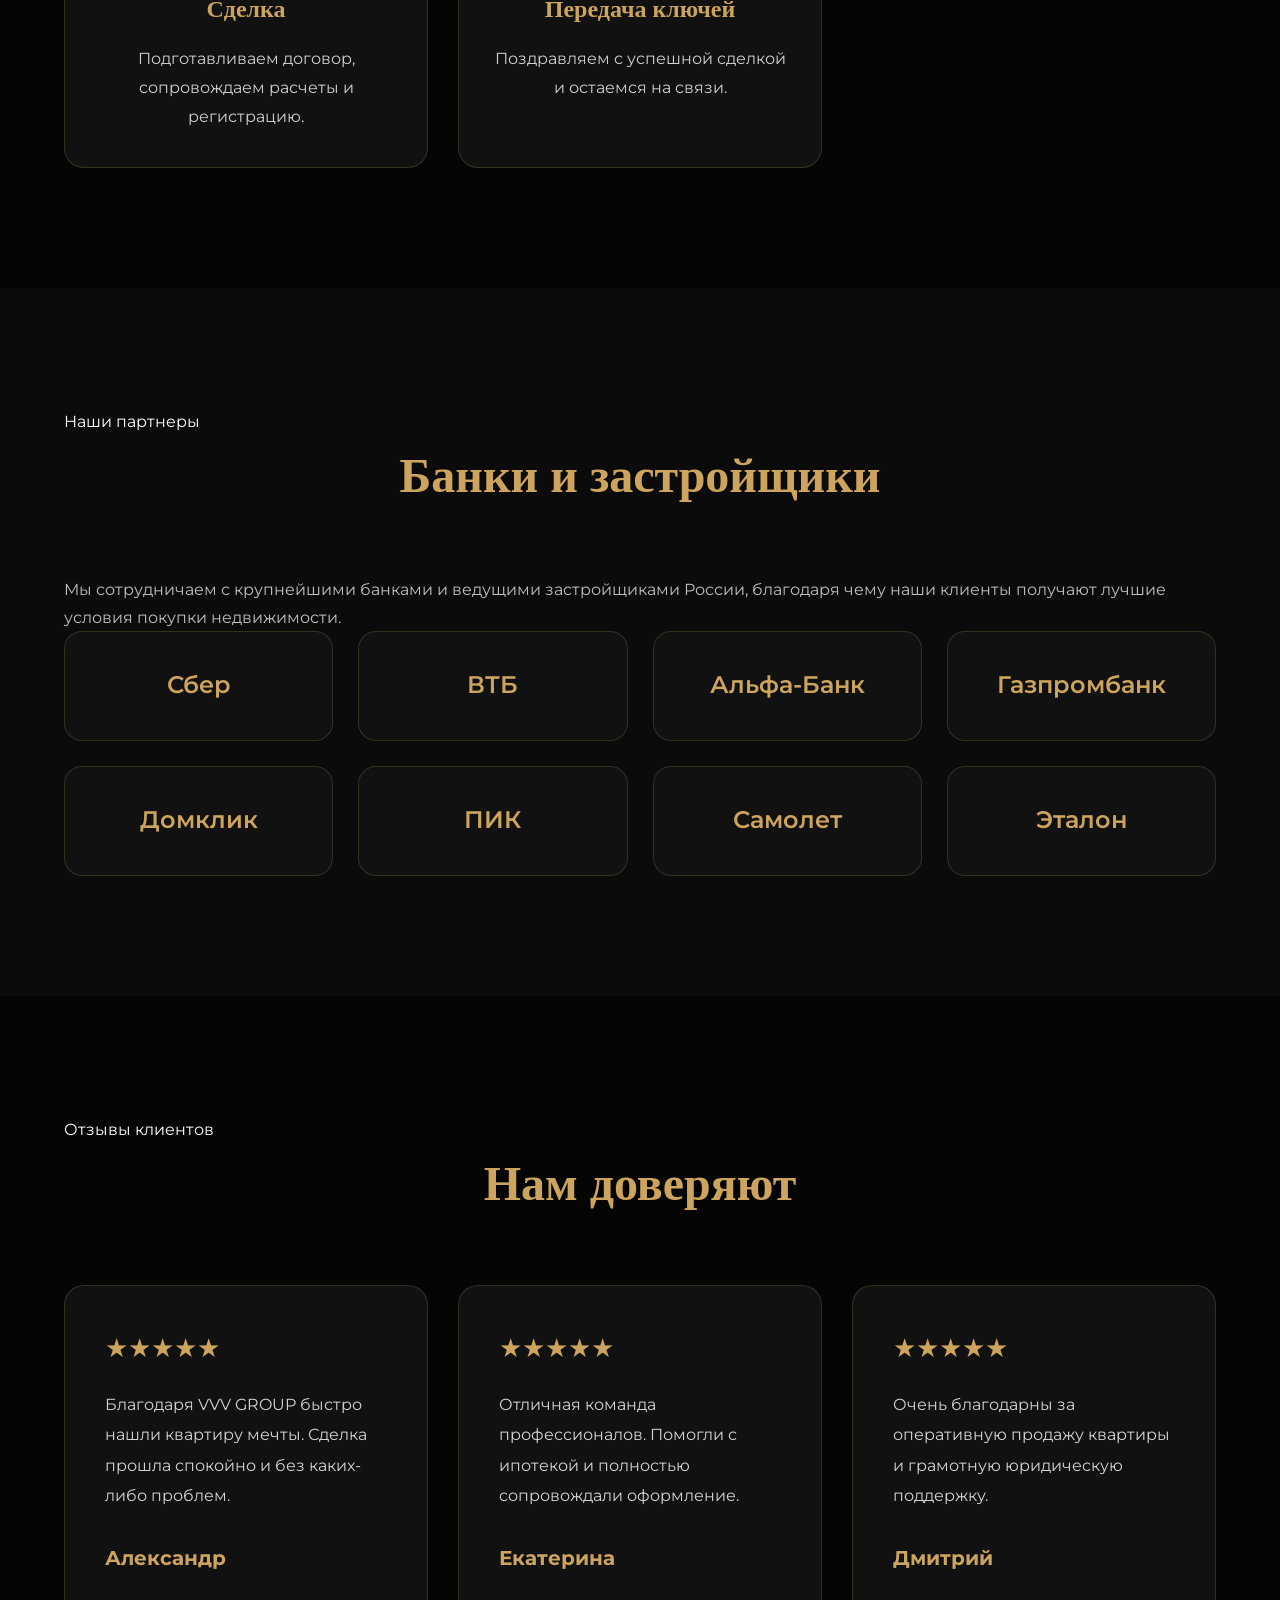
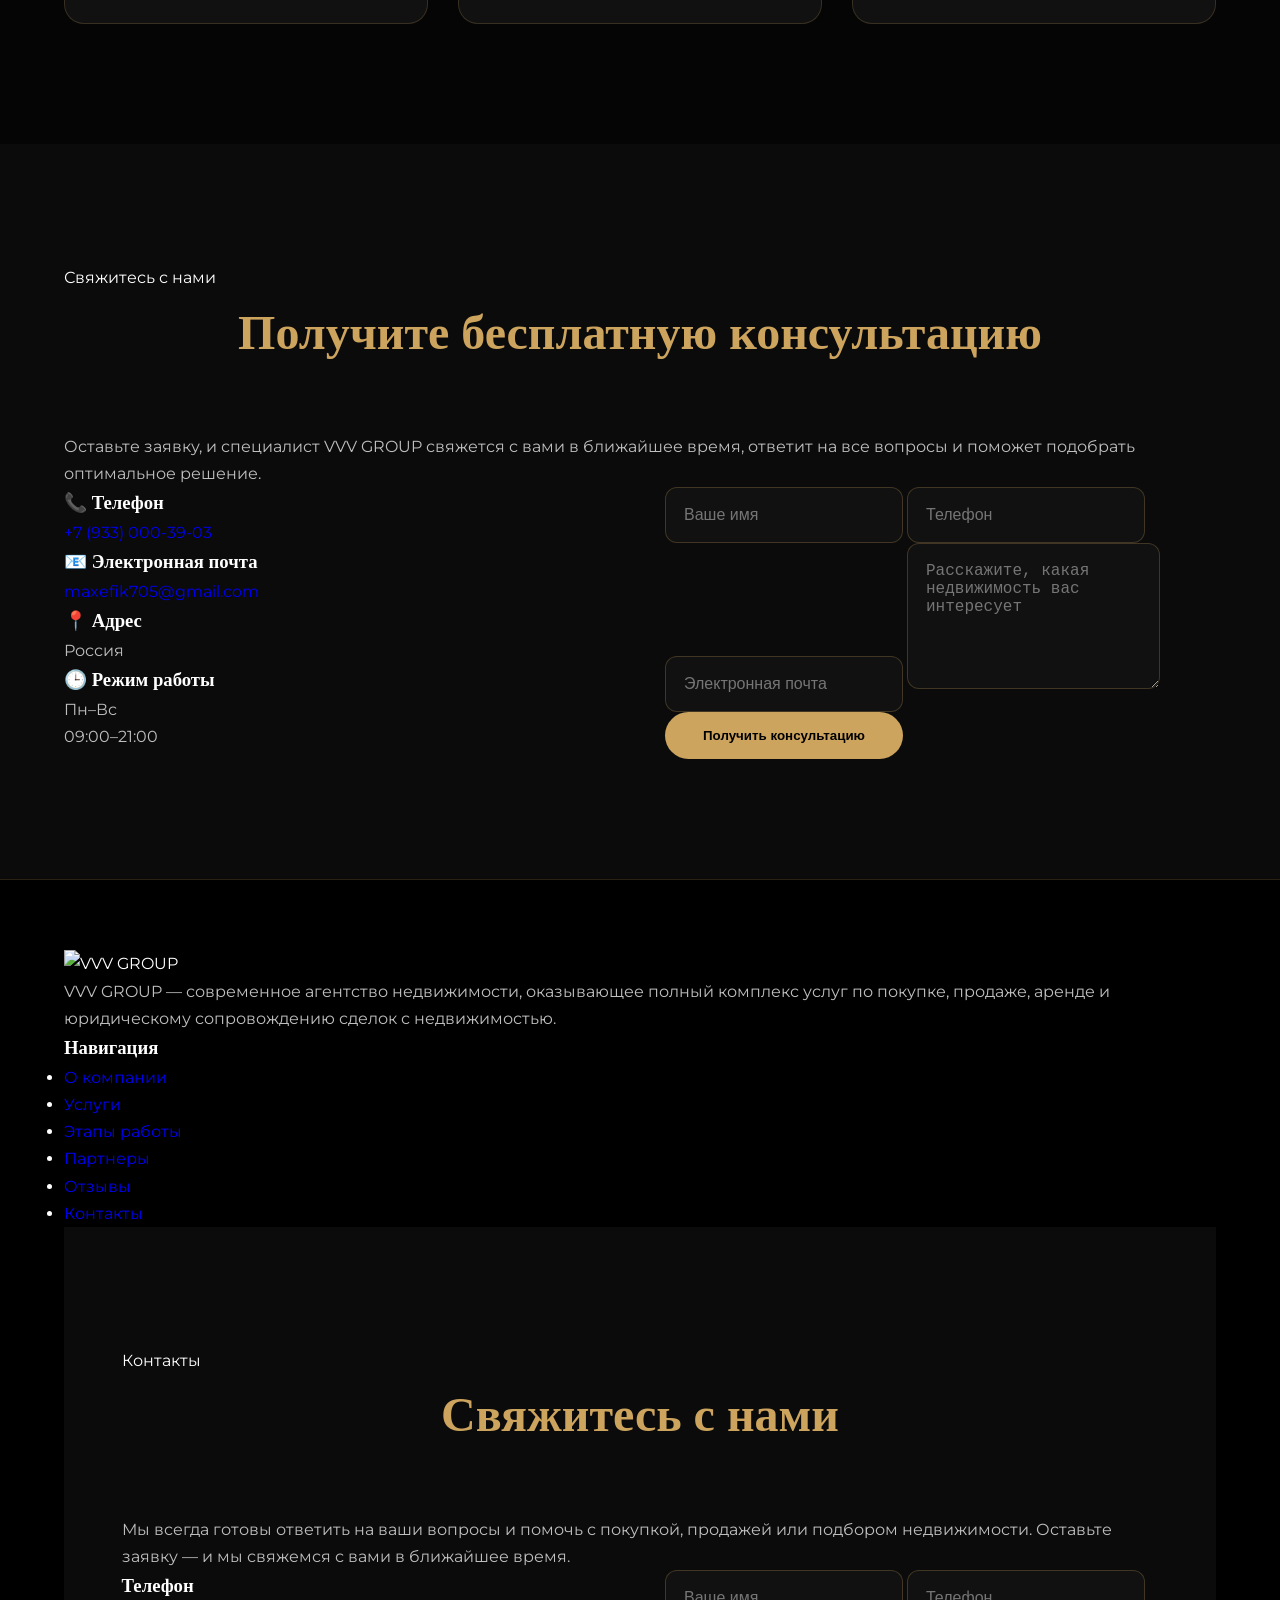
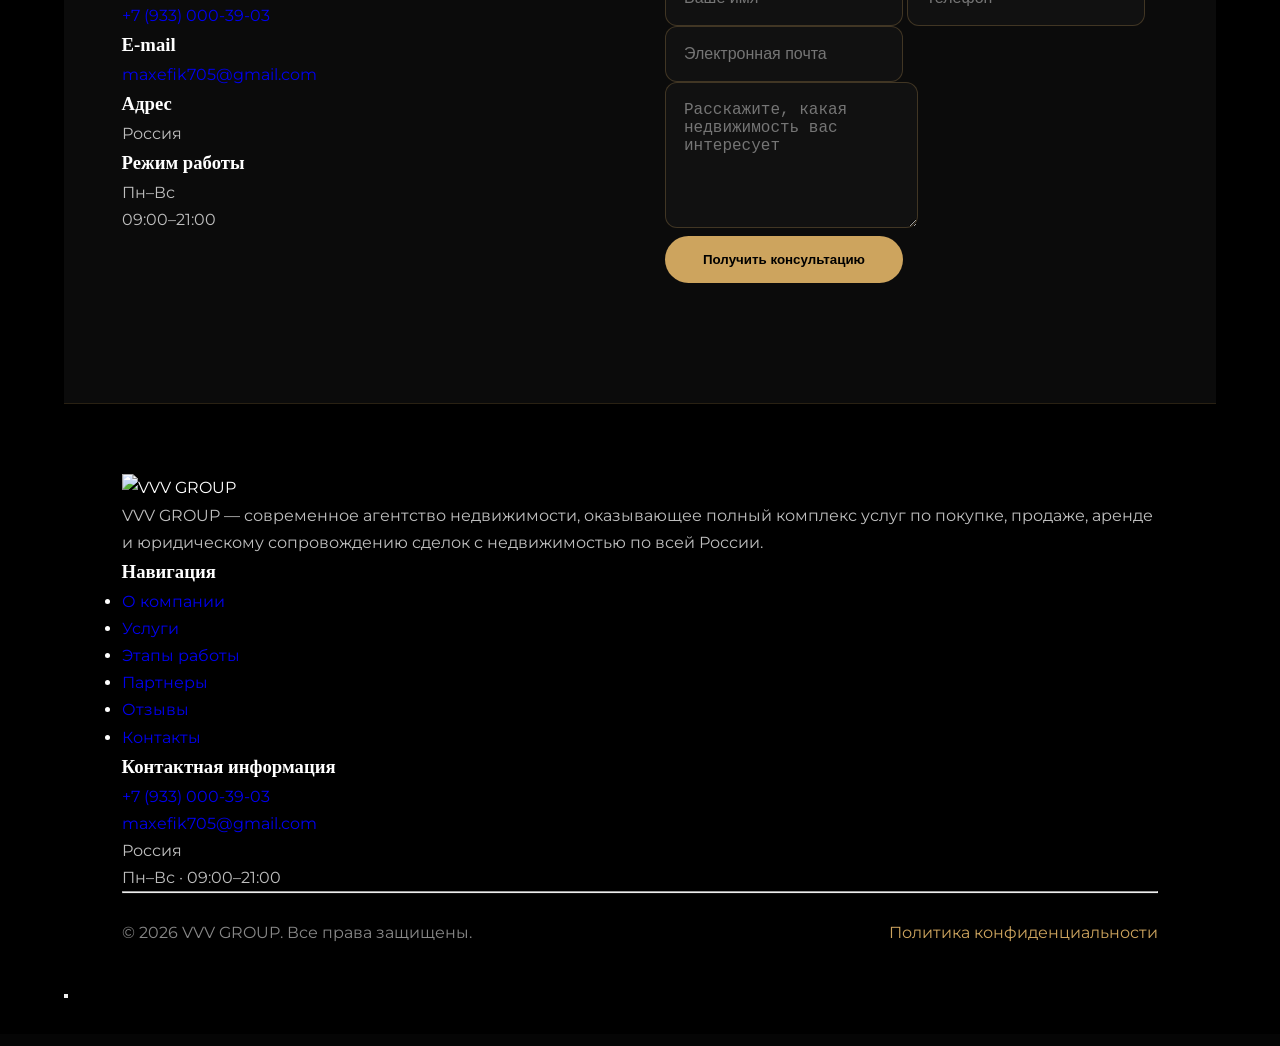
==== commit 1c55c30e: "Update index.html" ====
--- a/index.html
+++ b/index.html
@@ -2,126 +2,284 @@
 <html lang="ru">
 
 <head>
-
-<link rel="stylesheet" href="https://cdnjs.cloudflare.com/ajax/libs/font-awesome/6.7.2/css/all.min.css">
-
-<meta charset="UTF-8">
-
-<meta name="viewport" content="width=device-width, initial-scale=1.0">
-
-<title>VVV GROUP | Агентство недвижимости</title>
-
-<meta name="description" content="VVV GROUP — профессиональное агентство недвижимости. Покупка, продажа, ипотека и юридическое сопровождение сделок.">
-
-<link rel="preconnect" href="https://fonts.googleapis.com">
-
-<link rel="preconnect" href="https://fonts.gstatic.com" crossorigin>
-
-<link href="https://fonts.googleapis.com/css2?family=Cormorant+Garamond:wght@400;600;700&family=Montserrat:wght@300;400;500;600&display=swap" rel="stylesheet">
-
-<link rel="stylesheet" href="css/style.css">
-
-<link rel="stylesheet" href="css/adaptive.css">
-
+    <meta charset="UTF-8">
+    <meta name="viewport" content="width=device-width, initial-scale=1.0">
+
+    <title>VVV GROUP | Агентство недвижимости</title>
+
+    <meta name="description"
+        content="VVV GROUP — профессиональное агентство недвижимости. Покупка, продажа, аренда, инвестиции, ипотека и юридическое сопровождение сделок.">
+
+    <link rel="icon" href="images/logo.png">
+
+    <link rel="preconnect" href="https://fonts.googleapis.com">
+    <link rel="preconnect" href="https://fonts.gstatic.com" crossorigin>
+
+    <link href="https://fonts.googleapis.com/css2?family=Montserrat:wght@300;400;500;600;700;800&display=swap"
+        rel="stylesheet">
+
+    <link rel="stylesheet" href="css/style.css">
+    <link rel="stylesheet" href="css/adaptive.css">
 </head>
 
 <body>
 
-<!-- ===========================
-HEADER
-=========================== -->
-
 <header class="header">
 
     <div class="container">
 
-<a href="#" class="logo">
-
-    <img src="images/logo.png" alt="VVV GROUP">
-
-</a>
-
-        <nav class="nav" id="nav">
+        <a href="#" class="logo">
+            <img src="images/logo.png" alt="VVV GROUP">
+        </a>
+
+        <nav class="menu">
 
             <a href="#about">О компании</a>
             <a href="#services">Услуги</a>
-            <a href="#mortgage">Ипотека</a>
+            <a href="#steps">Этапы</a>
+            <a href="#partners">Партнеры</a>
             <a href="#reviews">Отзывы</a>
             <a href="#contacts">Контакты</a>
 
         </nav>
 
-        <a href="#contacts" class="gold-btn header-btn">
-
-            Связаться
-
+        <a href="#contacts" class="header-btn">
+            Консультация
         </a>
 
-        <div class="burger" id="burger">
-
-            <span></span>
-            <span></span>
-            <span></span>
-
-        </div>
-
     </div>
 
 </header>
-    
+
+    <section class="hero">
+
+    <div class="container hero-content">
+
+        <div class="hero-text">
+
+            <span class="hero-subtitle">
+                Агентство недвижимости полного цикла
+            </span>
+
+            <h1>
+
+                Недвижимость<br>
+                без границ
+
+            </h1>
+
+            <p>
+
+                Покупка, продажа, аренда недвижимости,
+                инвестиционные проекты,
+                ипотечное сопровождение
+                и юридическая поддержка сделок
+                по всей России.
+
+            </p>
+
+            <div class="hero-buttons">
+
+                <a href="#contacts" class="gold-btn">
+                    Получить консультацию
+                </a>
+
+                <a href="#services" class="dark-btn">
+                    Наши услуги
+                </a>
+
+            </div>
+
+        </div>
+
+        <div class="hero-logo">
+
+            <img src="images/logo.png" alt="VVV GROUP">
+
+        </div>
+
+    </div>
+
+</section>
+
+    <section class="about" id="about">
+
+    <div class="container about-grid">
+
+        <div class="about-text">
+
+            <span class="section-subtitle">
+                О компании
+            </span>
+
+            <h2>
+
+                VVV GROUP —
+                надежный партнер
+                в сфере недвижимости
+
+            </h2>
+
+            <p>
+
+                Мы сопровождаем клиентов
+                на каждом этапе сделки —
+                от первого обращения
+                до передачи ключей.
+
+            </p>
+
+            <p>
+
+                Работаем с жилой,
+                коммерческой
+                и инвестиционной недвижимостью,
+                сотрудничаем с крупнейшими банками
+                и ведущими застройщиками России.
+
+            </p>
+
+        </div>
+
+        <div class="about-stats">
+
+            <div class="stat-card">
+                <h3>10+</h3>
+                <span>лет опыта</span>
+            </div>
+
+            <div class="stat-card">
+                <h3>500+</h3>
+                <span>успешных сделок</span>
+            </div>
+
+            <div class="stat-card">
+                <h3>1000+</h3>
+                <span>довольных клиентов</span>
+            </div>
+
+            <div class="stat-card">
+                <h3>24/7</h3>
+                <span>поддержка клиентов</span>
+            </div>
+
+        </div>
+
+    </div>
+
+</section>
+
     <!-- =====================================
-HERO
-    <!-- =====================================
-ABOUT
+SERVICES
 ===================================== -->
 
-<section class="about" id="about">
+<section class="services" id="services">
 
     <div class="container">
 
-        <h2>О компании</h2>
-
-        <div class="about-content">
-
-            <p class="about-text">
-
-                <strong>VVV GROUP</strong> — современное агентство недвижимости,
-                оказывающее полный комплекс услуг по покупке, продаже,
-                обмену и сопровождению сделок.
-
-                <br><br>
-
-                Мы сопровождаем клиентов на каждом этапе:
-                от первой консультации до получения ключей,
-                обеспечивая безопасность, прозрачность и высокий уровень сервиса.
-
-            </p>
-
-        </div>
-
-        <div class="stats">
-
-            <div class="stat-card">
-
-                <h3>10+</h3>
-
-                <p>лет опыта</p>
-
-            </div>
-
-            <div class="stat-card">
-
-                <h3>500+</h3>
-
-                <p>успешных сделок</p>
-
-            </div>
-
-            <div class="stat-card">
-
-                <h3>1000+</h3>
-
-                <p>довольных клиентов</p>
+        <div class="section-title">
+
+            <span>Наши услуги</span>
+
+            <h2>Полный комплекс услуг<br>в сфере недвижимости</h2>
+
+        </div>
+
+        <div class="services-grid">
+
+            <div class="service-card">
+
+                <div class="service-icon">
+                    🏠
+                </div>
+
+                <h3>Покупка недвижимости</h3>
+
+                <p>
+                    Подбор квартир, домов,
+                    коммерческих помещений
+                    и земельных участков.
+                </p>
+
+            </div>
+
+            <div class="service-card">
+
+                <div class="service-icon">
+                    🏢
+                </div>
+
+                <h3>Продажа недвижимости</h3>
+
+                <p>
+                    Полное сопровождение продажи,
+                    поиск покупателей
+                    и оформление документов.
+                </p>
+
+            </div>
+
+            <div class="service-card">
+
+                <div class="service-icon">
+                    🏗
+                </div>
+
+                <h3>Новостройки</h3>
+
+                <p>
+                    Квартиры напрямую
+                    от крупнейших
+                    застройщиков России.
+                </p>
+
+            </div>
+
+            <div class="service-card">
+
+                <div class="service-icon">
+                    🏦
+                </div>
+
+                <h3>Ипотека</h3>
+
+                <p>
+                    Подбор банка,
+                    получение одобрения
+                    и сопровождение сделки.
+                </p>
+
+            </div>
+
+            <div class="service-card">
+
+                <div class="service-icon">
+                    ⚖️
+                </div>
+
+                <h3>Юридическое сопровождение</h3>
+
+                <p>
+                    Проверка документов,
+                    безопасность сделки
+                    и регистрация собственности.
+                </p>
+
+            </div>
+
+            <div class="service-card">
+
+                <div class="service-icon">
+                    📈
+                </div>
+
+                <h3>Инвестиции</h3>
+
+                <p>
+                    Подбор инвестиционных объектов
+                    с высокой доходностью
+                    в России и за рубежом.
+                </p>
 
             </div>
 
@@ -131,60 +289,7 @@
 
 </section>
 
-<section class="hero">
-
-    <div class="container">
-
-        <div class="hero-content">
-
-            <h1>
-
-                Недвижимость,<br>
-                которой можно доверять
-
-            </h1>
-
-            <p>
-
-                VVV GROUP — профессиональное сопровождение покупки,
-                продажи и инвестирования в недвижимость.
-                Полный цикл сделки с гарантией безопасности.
-
-            </p>
-
-            <div class="hero-buttons">
-
-                <a href="#contacts" class="gold-btn">
-
-                    Получить консультацию
-
-                </a>
-
-                <a href="#services" class="black-btn">
-
-                    Наши услуги
-
-                </a>
-
-            </div>
-
-        </div>
-
-    </div>
-
-</section>
-
-    <!-- =====================================
-ABOUT
-===================================== -->
-
-<section class="about" id="about">
-
-    <div class="container about-wrapper">
-
-        <div class="about-text">
-
-            <!-- =====================================
+<!-- =====================================
 ADVANTAGES
 ===================================== -->
 
@@ -192,44 +297,96 @@
 
     <div class="container">
 
-        <h2>Почему выбирают VVV GROUP</h2>
+        <div class="section-title">
+
+            <span>Почему выбирают нас</span>
+
+            <h2>Наши преимущества</h2>
+
+        </div>
 
         <div class="advantages-grid">
 
             <div class="advantage-card">
-                <i class="fa-solid fa-user-tie"></i>
-                <h3>Индивидуальный подход</h3>
-                <p>Каждому клиенту мы предлагаем решение, которое соответствует его целям и бюджету.</p>
+
+                <h3>✔ Индивидуальный подход</h3>
+
+                <p>
+
+                    Подбираем решение
+                    под каждого клиента,
+                    учитывая цели и бюджет.
+
+                </p>
+
             </div>
 
             <div class="advantage-card">
-                <i class="fa-solid fa-shield-halved"></i>
-                <h3>Юридическая безопасность</h3>
-                <p>Проверяем документы и сопровождаем сделку до полного завершения.</p>
+
+                <h3>✔ Юридическая безопасность</h3>
+
+                <p>
+
+                    Проверяем документы
+                    и сопровождаем сделку
+                    до регистрации права.
+
+                </p>
+
             </div>
 
             <div class="advantage-card">
-                <i class="fa-solid fa-building-columns"></i>
-                <h3>Помощь с ипотекой</h3>
-                <p>Подбираем выгодные программы и сопровождаем процесс получения кредита.</p>
+
+                <h3>✔ Работаем по всей России</h3>
+
+                <p>
+
+                    Организуем сделки
+                    в любом регионе РФ.
+
+                </p>
+
             </div>
 
             <div class="advantage-card">
-                <i class="fa-solid fa-handshake"></i>
-                <h3>Надежные партнеры</h3>
-                <p>Работаем с крупнейшими банками и ведущими застройщиками.</p>
+
+                <h3>✔ Надежные партнеры</h3>
+
+                <p>
+
+                    Банки,
+                    застройщики,
+                    нотариусы
+                    и страховые компании.
+
+                </p>
+
             </div>
 
             <div class="advantage-card">
-                <i class="fa-solid fa-key"></i>
-                <h3>Сделка под ключ</h3>
-                <p>От первого звонка до передачи ключей — все этапы берем на себя.</p>
+
+                <h3>✔ Сделка под ключ</h3>
+
+                <p>
+
+                    От первой консультации
+                    до передачи ключей.
+
+                </p>
+
             </div>
 
             <div class="advantage-card">
-                <i class="fa-solid fa-headset"></i>
-                <h3>Поддержка клиентов</h3>
-                <p>Мы остаемся на связи даже после завершения сделки.</p>
+
+                <h3>✔ Конфиденциальность</h3>
+
+                <p>
+
+                    Полная защита данных
+                    и соблюдение интересов клиента.
+
+                </p>
+
             </div>
 
         </div>
@@ -238,7 +395,7 @@
 
 </section>
 
-            <!-- =====================================
+    <!-- =====================================
 WORK STEPS
 ===================================== -->
 
@@ -246,98 +403,87 @@
 
     <div class="container">
 
-        <h2>Этапы работы</h2>
+        <div class="section-title">
+
+            <span>Как мы работаем</span>
+
+            <h2>Этапы сотрудничества</h2>
+
+        </div>
 
         <div class="steps-grid">
 
             <div class="step-card">
-
                 <div class="step-number">01</div>
-
-                <i class="fa-solid fa-phone"></i>
-
                 <h3>Заявка</h3>
-
                 <p>
                     Вы оставляете заявку на сайте
-                    или связываетесь с нами удобным способом.
-                </p>
-
+                    или звоните нам.
+                </p>
             </div>
 
             <div class="step-card">
-
                 <div class="step-number">02</div>
-
-                <i class="fa-solid fa-comments"></i>
-
                 <h3>Консультация</h3>
-
-                <p>
-                    Обсуждаем ваши цели, бюджет
-                    и подбираем оптимальную стратегию.
-                </p>
-
+                <p>
+                    Анализируем вашу задачу
+                    и определяем оптимальное решение.
+                </p>
             </div>
 
             <div class="step-card">
-
                 <div class="step-number">03</div>
-
-                <i class="fa-solid fa-house"></i>
-
-                <h3>Подбор объекта</h3>
-
-                <p>
-                    Предлагаем лучшие варианты
-                    недвижимости под ваши требования.
-                </p>
-
+                <h3>Подбор недвижимости</h3>
+                <p>
+                    Предлагаем лучшие объекты
+                    под ваш бюджет и цели.
+                </p>
             </div>
 
             <div class="step-card">
-
                 <div class="step-number">04</div>
-
-                <i class="fa-solid fa-building-columns"></i>
-
+                <h3>Просмотр объектов</h3>
+                <p>
+                    Организуем показы
+                    в удобное для вас время.
+                </p>
+            </div>
+
+            <div class="step-card">
+                <div class="step-number">05</div>
                 <h3>Одобрение ипотеки</h3>
-
-                <p>
-                    Помогаем получить выгодное
-                    решение банка при необходимости.
-                </p>
-
+                <p>
+                    Помогаем получить решение банка
+                    на максимально выгодных условиях.
+                </p>
             </div>
 
             <div class="step-card">
-
-                <div class="step-number">05</div>
-
-                <i class="fa-solid fa-file-signature"></i>
-
-                <h3>Оформление сделки</h3>
-
-                <p>
-                    Полностью сопровождаем сделку,
-                    проверяем документы и расчеты.
-                </p>
-
+                <div class="step-number">06</div>
+                <h3>Проверка документов</h3>
+                <p>
+                    Полностью проверяем юридическую
+                    чистоту объекта недвижимости.
+                </p>
             </div>
 
             <div class="step-card">
-
-                <div class="step-number">06</div>
-
-                <i class="fa-solid fa-key"></i>
-
-                <h3>Получение ключей</h3>
-
-                <p>
-                    Поздравляем с успешной покупкой
-                    и остаемся на связи после сделки.
-                </p>
-
+                <div class="step-number">07</div>
+                <h3>Сделка</h3>
+                <p>
+                    Подготавливаем договор,
+                    сопровождаем расчеты
+                    и регистрацию.
+                </p>
+            </div>
+
+            <div class="step-card">
+                <div class="step-number">08</div>
+                <h3>Передача ключей</h3>
+                <p>
+                    Поздравляем с успешной сделкой
+                    и остаемся на связи.
+                </p>
             </div>
 
         </div>
@@ -346,7 +492,7 @@
 
 </section>
 
-            <!-- =====================================
+<!-- =====================================
 PARTNERS
 ===================================== -->
 
@@ -354,31 +500,56 @@
 
     <div class="container">
 
-        <h2>Наши партнеры</h2>
-
-        <p class="partners-text">
-            Мы сотрудничаем с ведущими банками и крупнейшими
-            застройщиками России, что позволяет нашим клиентам
-            получать лучшие условия покупки недвижимости.
+        <div class="section-title">
+
+            <span>Наши партнеры</span>
+
+            <h2>Банки и застройщики</h2>
+
+        </div>
+
+        <p class="partners-description">
+
+            Мы сотрудничаем с крупнейшими банками
+            и ведущими застройщиками России,
+            благодаря чему наши клиенты получают
+            лучшие условия покупки недвижимости.
+
         </p>
 
         <div class="partners-grid">
 
-            <div class="partner-card">СберБанк</div>
-
-            <div class="partner-card">ВТБ</div>
-
-            <div class="partner-card">Альфа-Банк</div>
-
-            <div class="partner-card">Газпромбанк</div>
-
-            <div class="partner-card">ПИК</div>
-
-            <div class="partner-card">Самолет</div>
-
-            <div class="partner-card">ЛСР</div>
-
-            <div class="partner-card">Эталон</div>
+            <div class="partner-card">
+                Сбер
+            </div>
+
+            <div class="partner-card">
+                ВТБ
+            </div>
+
+            <div class="partner-card">
+                Альфа-Банк
+            </div>
+
+            <div class="partner-card">
+                Газпромбанк
+            </div>
+
+            <div class="partner-card">
+                Домклик
+            </div>
+
+            <div class="partner-card">
+                ПИК
+            </div>
+
+            <div class="partner-card">
+                Самолет
+            </div>
+
+            <div class="partner-card">
+                Эталон
+            </div>
 
         </div>
 
@@ -386,7 +557,7 @@
 
 </section>
 
-            <!-- =====================================
+<!-- =====================================
 REVIEWS
 ===================================== -->
 
@@ -394,74 +565,61 @@
 
     <div class="container">
 
-        <h2>Отзывы наших клиентов</h2>
-
-        <p class="reviews-text">
-
-            Мы ценим доверие каждого клиента и гордимся тем,
-            что большинство обращается к нам по рекомендациям.
-
-        </p>
+        <div class="section-title">
+
+            <span>Отзывы клиентов</span>
+
+            <h2>Нам доверяют</h2>
+
+        </div>
 
         <div class="reviews-grid">
 
             <div class="review-card">
 
-                <div class="stars">
-                    ★★★★★
-                </div>
-
-                <p>
-
-                    Благодарю VVV GROUP за профессиональную работу.
-                    Квартиру нашли быстро, документы оформили без
-                    каких-либо сложностей. Всё прошло спокойно и безопасно.
-
-                </p>
-
-                <h4>Александр П.</h4>
-
-                <span>Покупка квартиры • 2026</span>
+                <div class="stars">★★★★★</div>
+
+                <p>
+
+                    Благодаря VVV GROUP быстро нашли
+                    квартиру мечты. Сделка прошла
+                    спокойно и без каких-либо проблем.
+
+                </p>
+
+                <h4>Александр</h4>
 
             </div>
 
             <div class="review-card">
 
-                <div class="stars">
-                    ★★★★★
-                </div>
-
-                <p>
-
-                    Помогли получить одобрение ипотеки и подобрать
-                    отличный вариант. Всегда были на связи и сопровождали
-                    сделку до получения ключей.
-
-                </p>
-
-                <h4>Екатерина С.</h4>
-
-                <span>Ипотека • 2026</span>
+                <div class="stars">★★★★★</div>
+
+                <p>
+
+                    Отличная команда профессионалов.
+                    Помогли с ипотекой и полностью
+                    сопровождали оформление.
+
+                </p>
+
+                <h4>Екатерина</h4>
 
             </div>
 
             <div class="review-card">
 
-                <div class="stars">
-                    ★★★★★
-                </div>
-
-                <p>
-
-                    Продавали квартиру через VVV GROUP.
-                    Всё прошло быстрее, чем ожидали.
-                    Рекомендую компанию всем знакомым.
-
-                </p>
-
-                <h4>Дмитрий К.</h4>
-
-                <span>Продажа недвижимости • 2026</span>
+                <div class="stars">★★★★★</div>
+
+                <p>
+
+                    Очень благодарны за оперативную
+                    продажу квартиры и грамотную
+                    юридическую поддержку.
+
+                </p>
+
+                <h4>Дмитрий</h4>
 
             </div>
 
@@ -471,7 +629,7 @@
 
 </section>
 
-            <!-- =====================================
+    <!-- =====================================
 CONTACTS
 ===================================== -->
 
@@ -479,20 +637,199 @@
 
     <div class="container">
 
-        <h2>Свяжитесь с нами</h2>
-
-        <p class="contacts-text">
-
-            Оставьте заявку, и мы свяжемся с вами в ближайшее время.
-            Первая консультация — бесплатно.
-
-        </p>
+        <div class="section-title">
+
+            <span>Свяжитесь с нами</span>
+
+            <h2>Получите бесплатную консультацию</h2>
+
+            <p>
+                Оставьте заявку, и специалист VVV GROUP
+                свяжется с вами в ближайшее время,
+                ответит на все вопросы и поможет подобрать
+                оптимальное решение.
+            </p>
+
+        </div>
 
         <div class="contacts-wrapper">
 
-            <div class="contact-info">
-
-                <div class="contact-item">
+            <div class="contacts-info">
+
+                <div class="contact-box">
+
+                    <h3>📞 Телефон</h3>
+
+                    <p>
+                        <a href="tel:+79330003903">
+                            +7 (933) 000-39-03
+                        </a>
+                    </p>
+
+                </div>
+
+                <div class="contact-box">
+
+                    <h3>📧 Электронная почта</h3>
+
+                    <p>
+                        <a href="mailto:maxefik705@gmail.com">
+                            maxefik705@gmail.com
+                        </a>
+                    </p>
+
+                </div>
+
+                <div class="contact-box">
+
+                    <h3>📍 Адрес</h3>
+
+                    <p>
+                        Россия
+                    </p>
+
+                </div>
+
+                <div class="contact-box">
+
+                    <h3>🕒 Режим работы</h3>
+
+                    <p>
+                        Пн–Вс<br>
+                        09:00–21:00
+                    </p>
+
+                </div>
+
+            </div>
+
+            <div class="contact-form">
+
+                <form action="php/send.php" method="POST">
+
+                    <input
+                        type="text"
+                        name="name"
+                        placeholder="Ваше имя"
+                        required>
+
+                    <input
+                        type="tel"
+                        name="phone"
+                        placeholder="Телефон"
+                        required>
+
+                    <input
+                        type="email"
+                        name="email"
+                        placeholder="Электронная почта">
+
+                    <textarea
+                        name="message"
+                        rows="6"
+                        placeholder="Расскажите, какая недвижимость вас интересует"></textarea>
+
+                    <button
+                        type="submit"
+                        class="gold-btn">
+
+                        Получить консультацию
+
+                    </button>
+
+                </form>
+
+            </div>
+
+        </div>
+
+    </div>
+
+</section>
+
+    <!-- =====================================
+FOOTER
+===================================== -->
+
+<footer class="footer">
+
+    <div class="container">
+
+        <div class="footer-grid">
+
+            <!-- Логотип -->
+
+            <div class="footer-column">
+
+                <img
+                    src="images/logo.png"
+                    alt="VVV GROUP"
+                    class="footer-logo">
+
+                <p>
+
+                    VVV GROUP — современное агентство недвижимости,
+                    оказывающее полный комплекс услуг по покупке,
+                    продаже, аренде и юридическому сопровождению
+                    сделок с недвижимостью.
+
+                </p>
+
+            </div>
+
+            <!-- Навигация -->
+
+            <div class="footer-column">
+
+                <h3>Навигация</h3>
+
+                <ul>
+
+                    <li><a href="#about">О компании</a></li>
+
+                    <li><a href="#services">Услуги</a></li>
+
+                    <li><a href="#steps">Этапы работы</a></li>
+
+                    <li><a href="#partners">Партнеры</a></li>
+
+                    <li><a href="#reviews">Отзывы</a></li>
+
+                    <li><a href="#contacts">Контакты</a></li>
+
+                </ul>
+
+            </div>
+
+           <!-- =====================================
+CONTACTS
+===================================== -->
+
+<section class="contacts" id="contacts">
+
+    <div class="container">
+
+        <div class="section-title">
+
+            <span>Контакты</span>
+
+            <h2>Свяжитесь с нами</h2>
+
+            <p>
+                Мы всегда готовы ответить на ваши вопросы и помочь
+                с покупкой, продажей или подбором недвижимости.
+                Оставьте заявку — и мы свяжемся с вами в ближайшее время.
+            </p>
+
+        </div>
+
+        <div class="contacts-wrapper">
+
+            <!-- Левая колонка -->
+
+            <div class="contacts-info">
+
+                <div class="contact-card">
 
                     <i class="fa-solid fa-phone"></i>
 
@@ -500,27 +837,31 @@
 
                         <h3>Телефон</h3>
 
-                        <p>+7 (933) 000-39-03</p>
+                        <a href="tel:+79330003903">
+                            +7 (933) 000-39-03
+                        </a>
 
                     </div>
 
                 </div>
 
-                <div class="contact-item">
+                <div class="contact-card">
 
                     <i class="fa-solid fa-envelope"></i>
 
                     <div>
 
-                        <h3>mail</h3>
-
-                        <p>maxefik705@gmail.com</p>
+                        <h3>E-mail</h3>
+
+                        <a href="mailto:maxefik705@gmail.com">
+                            maxefik705@gmail.com
+                        </a>
 
                     </div>
 
                 </div>
 
-                <div class="contact-item">
+                <div class="contact-card">
 
                     <i class="fa-solid fa-location-dot"></i>
 
@@ -528,13 +869,13 @@
 
                         <h3>Адрес</h3>
 
-                        <p>г. Москва</p>
+                        <p>Россия</p>
 
                     </div>
 
                 </div>
 
-                <div class="contact-item">
+                <div class="contact-card">
 
                     <i class="fa-solid fa-clock"></i>
 
@@ -542,7 +883,12 @@
 
                         <h3>Режим работы</h3>
 
-                        <p>Пн–Вс: 09:00 – 18:00</p>
+                        <p>
+
+                            Пн–Вс<br>
+                            09:00–21:00
+
+                        </p>
 
                     </div>
 
@@ -550,23 +896,45 @@
 
             </div>
 
-            <form class="contact-form" action="php/send.php" method="POST">
-
-                <input type="text" name="name" placeholder="Ваше имя" required>
-
-                <input type="tel" name="phone" placeholder="Телефон" required>
-
-                <input type="email" name="email" placeholder="Email">
-
-                <textarea name="message" rows="6" placeholder="Сообщение"></textarea>
-
-                <button type="submit" class="gold-btn">
-
-                    Отправить заявку
-
-                </button>
-
-            </form>
+            <!-- Правая колонка -->
+
+            <div class="contact-form">
+
+                <form action="php/send.php" method="POST">
+
+                    <input
+                        type="text"
+                        name="name"
+                        placeholder="Ваше имя"
+                        required>
+
+                    <input
+                        type="tel"
+                        name="phone"
+                        placeholder="Телефон"
+                        required>
+
+                    <input
+                        type="email"
+                        name="email"
+                        placeholder="Электронная почта">
+
+                    <textarea
+                        name="message"
+                        rows="6"
+                        placeholder="Расскажите, какая недвижимость вас интересует"></textarea>
+
+                    <button
+                        type="submit"
+                        class="gold-btn">
+
+                        Получить консультацию
+
+                    </button>
+
+                </form>
+
+            </div>
 
         </div>
 
@@ -582,48 +950,98 @@
 
     <div class="container">
 
-        <div class="footer-top">
-
-            <div class="footer-logo">
-
-                <img src="images/logo.png" alt="VVV GROUP">
-
-                <p>
-                    Профессиональное сопровождение сделок
-                    с недвижимостью по всей России.
-                </p>
-
-            </div>
-
-            <div class="footer-menu">
+        <div class="footer-grid">
+
+            <!-- О компании -->
+
+            <div class="footer-column">
+
+                <img
+                    src="images/logo.png"
+                    alt="VVV GROUP"
+                    class="footer-logo">
+
+                <p>
+
+                    VVV GROUP — современное агентство недвижимости,
+                    оказывающее полный комплекс услуг по покупке,
+                    продаже, аренде и юридическому сопровождению
+                    сделок с недвижимостью по всей России.
+
+                </p>
+
+            </div>
+
+            <!-- Навигация -->
+
+            <div class="footer-column">
 
                 <h3>Навигация</h3>
 
-                <a href="#about">О компании</a>
-
-                <a href="#services">Услуги</a>
-
-                <a href="#partners">Партнеры</a>
-
-                <a href="#reviews">Отзывы</a>
-
-                <a href="#contacts">Контакты</a>
-
-            </div>
-
-            <div class="footer-contacts">
-
-                <h3>Контакты</h3>
-
-                <p>📞 +7 (900) 123-45-67</p>
-
-                <p>✉ info@vvvgroup.ru</p>
-
-                <p>🕘 Пн–Вс: 09:00–21:00</p>
-
-            </div>
-
-        </div>
+                <ul>
+
+                    <li><a href="#about">О компании</a></li>
+                    <li><a href="#services">Услуги</a></li>
+                    <li><a href="#steps">Этапы работы</a></li>
+                    <li><a href="#partners">Партнеры</a></li>
+                    <li><a href="#reviews">Отзывы</a></li>
+                    <li><a href="#contacts">Контакты</a></li>
+
+                </ul>
+
+            </div>
+
+            <!-- Контакты -->
+
+            <div class="footer-column">
+
+                <h3>Контактная информация</h3>
+
+                <p>
+
+                    <i class="fa-solid fa-phone"></i>
+
+                    <a href="tel:+79330003903">
+
+                        +7 (933) 000-39-03
+
+                    </a>
+
+                </p>
+
+                <p>
+
+                    <i class="fa-solid fa-envelope"></i>
+
+                    <a href="mailto:maxefik705@gmail.com">
+
+                        maxefik705@gmail.com
+
+                    </a>
+
+                </p>
+
+                <p>
+
+                    <i class="fa-solid fa-location-dot"></i>
+
+                    Россия
+
+                </p>
+
+                <p>
+
+                    <i class="fa-solid fa-clock"></i>
+
+                    Пн–Вс · 09:00–21:00
+
+                </p>
+
+            </div>
+
+        </div>
+
+        <hr class="footer-line">
 
         <div class="footer-bottom">
 
@@ -645,106 +1063,23 @@
 
 </footer>
 
-            <h2>О компании</h2>
-
-            <p>
-                <strong>VVV GROUP</strong> — современное агентство недвижимости,
-                оказывающее полный комплекс услуг по покупке, продаже,
-                обмену и сопровождению сделок с жилой и коммерческой недвижимостью.
-            </p>
-
-            <p>
-                Мы сопровождаем клиентов на каждом этапе сделки:
-                от первой консультации до получения ключей и регистрации права собственности.
-                Наши специалисты обеспечивают юридическую безопасность,
-                помогают с ипотекой и подбирают лучшие решения под ваши задачи.
-            </p>
-
-            <div class="about-stats">
-
-                <div class="stat-card">
-                    <h3>10+</h3>
-                    <span>лет опыта</span>
-                </div>
-
-                <div class="stat-card">
-                    <h3>500+</h3>
-                    <span>успешных сделок</span>
-                </div>
-
-                <div class="stat-card">
-                    <h3>1000+</h3>
-                    <span>довольных клиентов</span>
-                </div>
-
-            </div>
-
-        </div>
-
-        <div class="about-image">
-
-            <img src="images/about.jpg" alt="VVV GROUP">
-
-        </div>
-
-    </div>
-
-</section>
+<!-- =====================================
+КНОПКА "НАВЕРХ"
+===================================== -->
+
+<button
+    id="scrollTop"
+    class="scroll-top"
+    title="Наверх"
+    aria-label="Наверх">
+
+    <i class="fa-solid fa-arrow-up"></i>
+
+</button>
+
+<!-- JavaScript -->
 
 <script src="js/script.js"></script>
 
 </body>
-
 </html>
-
-<!-- =====================================
-SERVICES
-===================================== -->
-
-<section class="services" id="services">
-
-    <div class="container">
-
-        <h2>Наши услуги</h2>
-
-        <div class="services-grid">
-
-            <div class="service-card">
-
-                <div class="service-icon">
-    <i class="fa-solid fa-house"></i>
-</div>
-
-     <div class="service-icon">
-    <i class="fa-solid fa-house"></i>
-</div>
-
-                <div class="service-icon">
-    <i class="fa-solid fa-key"></i>
-</div>
-
-               <div class="service-icon">
-    <i class="fa-solid fa-building-columns"></i>
-</div>
-
-                <div class="service-icon">
-    <i class="fa-solid fa-scale-balanced"></i>
-</div>
-              
-                <div class="service-icon">
-    <i class="fa-solid fa-chart-line"></i>
-</div>
-                
-               <div class="service-icon">
-    <i class="fa-solid fa-handshake"></i>
-</div>
-             
-            </p>
-
-            </div>
-
-        </div>
-
-    </div>
-
-</section>
--- a/css/style.css
+++ b/css/style.css
@@ -1045,3 +1045,205 @@
     cursor:pointer;
 
 }
+
+/*=====================================
+FOOTER
+=====================================*/
+
+.footer{
+
+    background:#000;
+
+    border-top:1px solid rgba(205,164,94,.2);
+
+    padding:70px 0 30px;
+
+}
+
+.footer-top{
+
+    display:grid;
+
+    grid-template-columns:2fr 1fr 1fr;
+
+    gap:50px;
+
+    margin-bottom:50px;
+
+}
+
+.footer-logo img{
+
+    width:180px;
+
+    margin-bottom:20px;
+
+}
+
+.footer-logo p{
+
+    color:#bdbdbd;
+
+    line-height:1.8;
+
+}
+
+.footer-menu h3,
+.footer-contacts h3{
+
+    color:var(--gold);
+
+    margin-bottom:20px;
+
+}
+
+.footer-menu{
+
+    display:flex;
+
+    flex-direction:column;
+
+}
+
+.footer-menu a{
+
+    color:#d0d0d0;
+
+    margin-bottom:12px;
+
+    transition:.3s;
+
+}
+
+.footer-menu a:hover{
+
+    color:var(--gold);
+
+}
+
+.footer-contacts p{
+
+    color:#d0d0d0;
+
+    margin-bottom:12px;
+
+}
+
+.footer-bottom{
+
+    border-top:1px solid rgba(255,255,255,.08);
+
+    padding-top:25px;
+
+    display:flex;
+
+    justify-content:space-between;
+
+    align-items:center;
+
+    flex-wrap:wrap;
+
+    gap:15px;
+
+}
+
+.footer-bottom p{
+
+    color:#888;
+
+}
+
+.footer-bottom a{
+
+    color:var(--gold);
+
+    transition:.3s;
+
+}
+
+.footer-bottom a:hover{
+
+    opacity:.8;
+
+}
+
+/*=====================================
+ANIMATION
+=====================================*/
+
+.hidden{
+
+    opacity:0;
+
+    transform:translateY(60px);
+
+    transition:all .8s ease;
+
+}
+
+.show{
+
+    opacity:1;
+
+    transform:translateY(0);
+
+}
+
+/*=====================================
+POLICY
+=====================================*/
+
+.policy{
+
+    padding:180px 0 100px;
+
+    background:#0b0b0b;
+
+    min-height:100vh;
+
+}
+
+.policy h1{
+
+    color:var(--gold);
+
+    margin-bottom:40px;
+
+    text-align:center;
+
+}
+
+.policy h2{
+
+    color:var(--gold);
+
+    margin:40px 0 20px;
+
+}
+
+.policy p,
+.policy li{
+
+    color:#d4d4d4;
+
+    line-height:1.9;
+
+    margin-bottom:15px;
+
+}
+
+.policy ul{
+
+    margin-left:25px;
+
+    margin-bottom:25px;
+
+}
+
+.policy .gold-btn{
+
+    display:inline-block;
+
+    margin-top:40px;
+
+}
--- a/css/adaptive.css
+++ b/css/adaptive.css
@@ -273,3 +273,33 @@
     }
 
 }
+
+/*=====================================
+FOOTER
+=====================================*/
+
+@media(max-width:768px){
+
+    .footer-top{
+
+        grid-template-columns:1fr;
+
+        text-align:center;
+
+    }
+
+    .footer-logo img{
+
+        margin:0 auto 20px;
+
+    }
+
+    .footer-bottom{
+
+        flex-direction:column;
+
+        text-align:center;
+
+    }
+
+}
